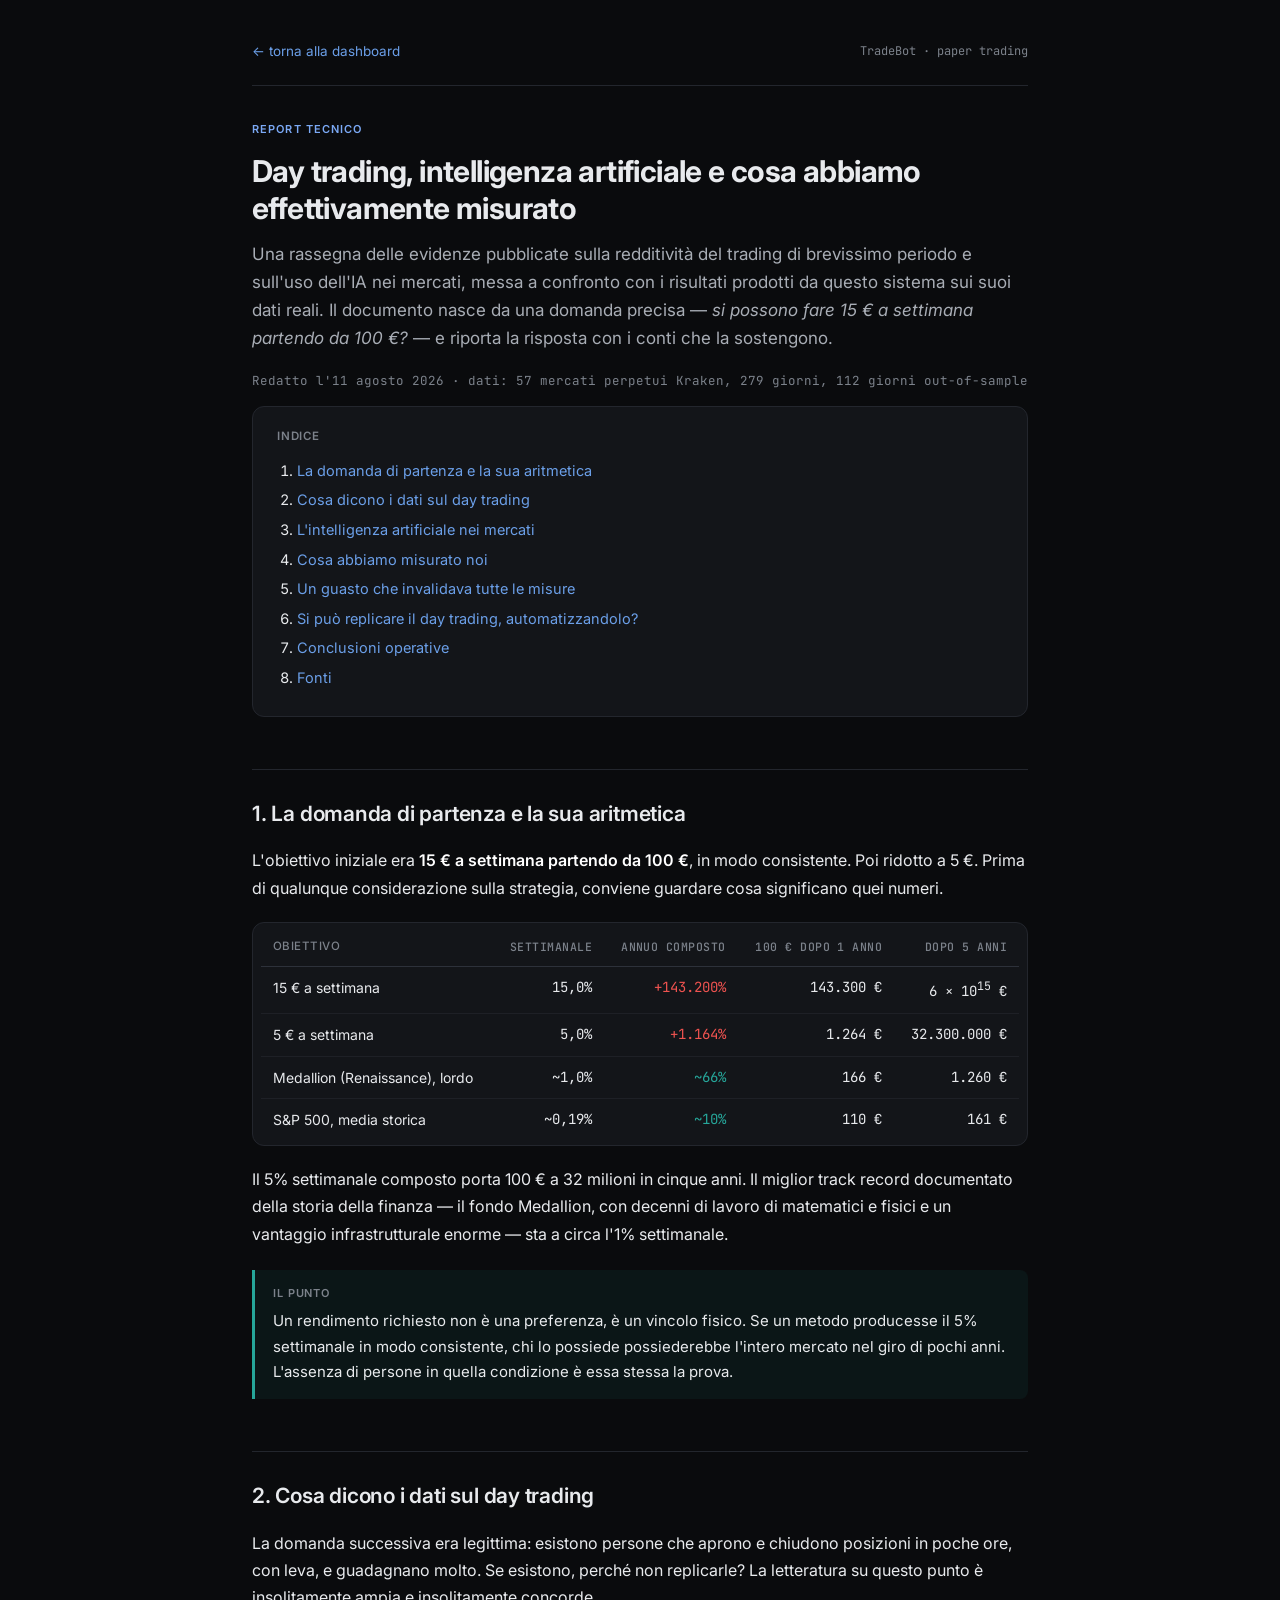
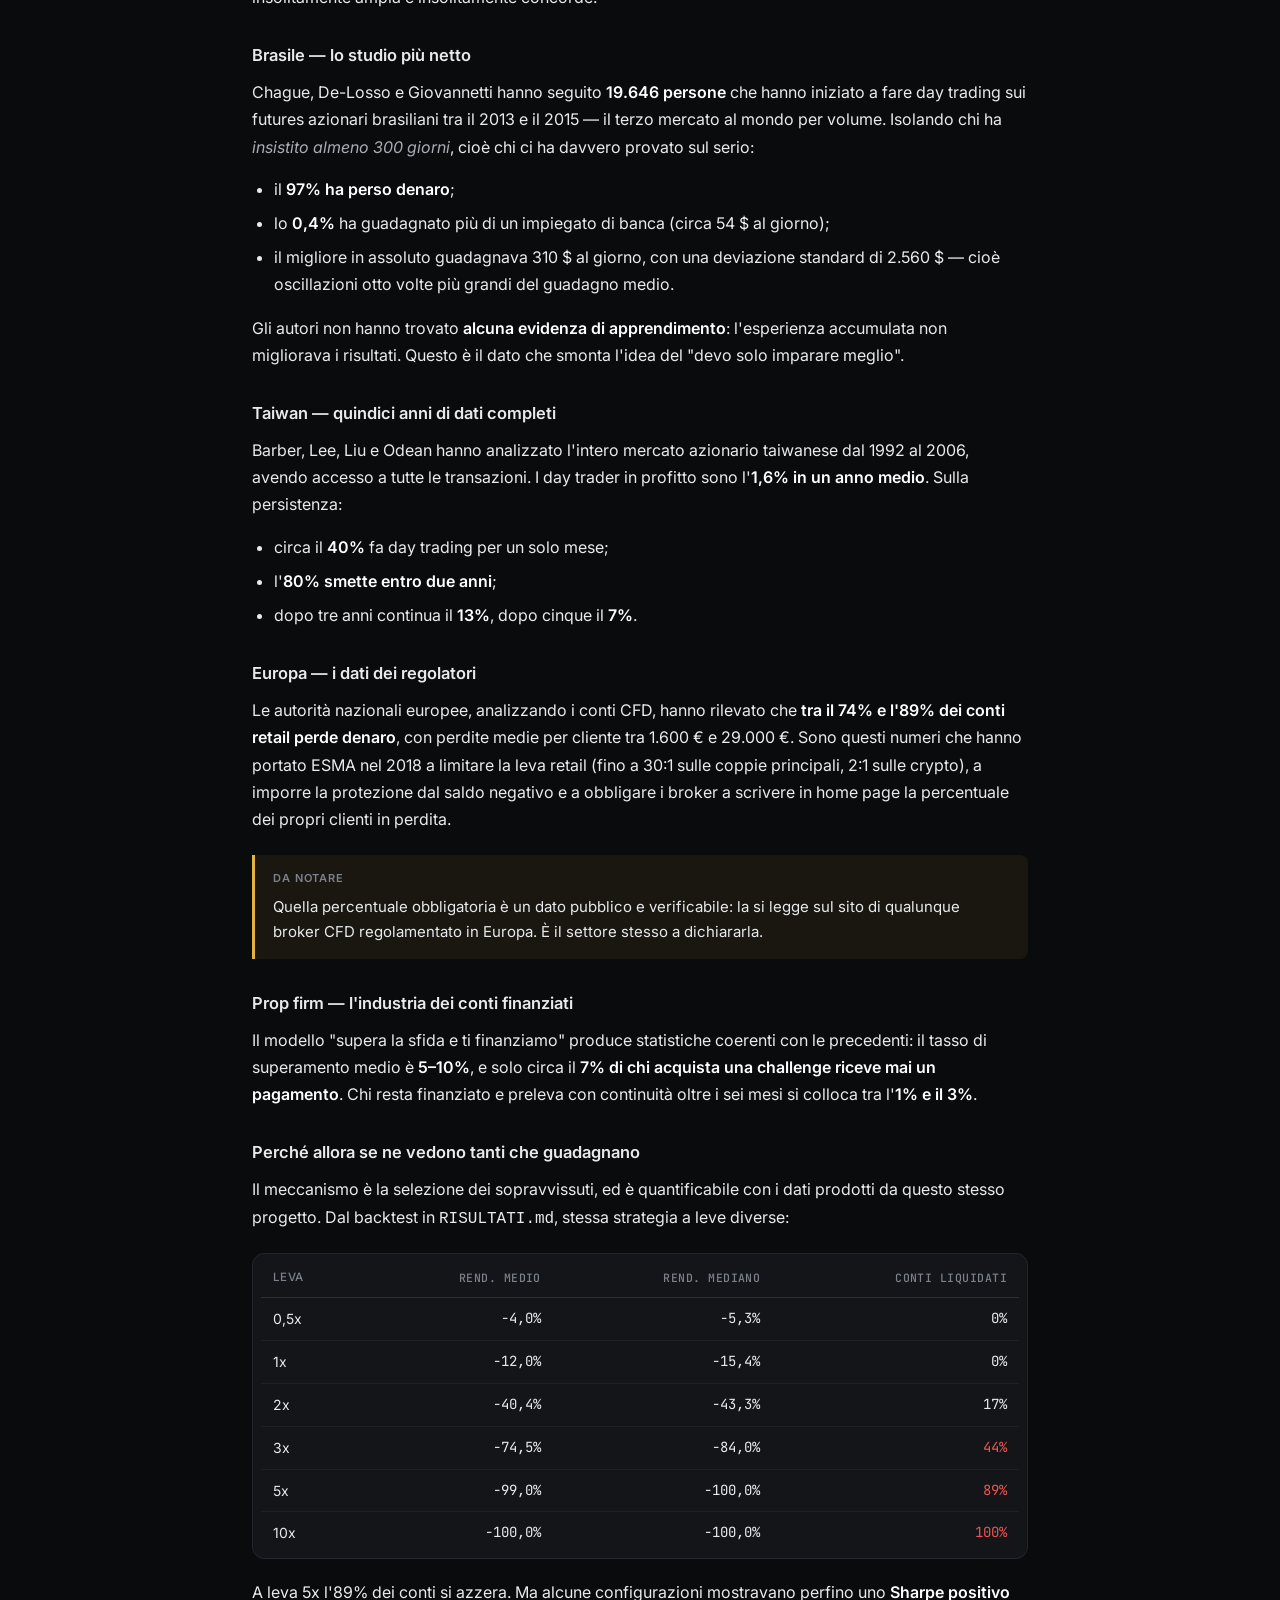
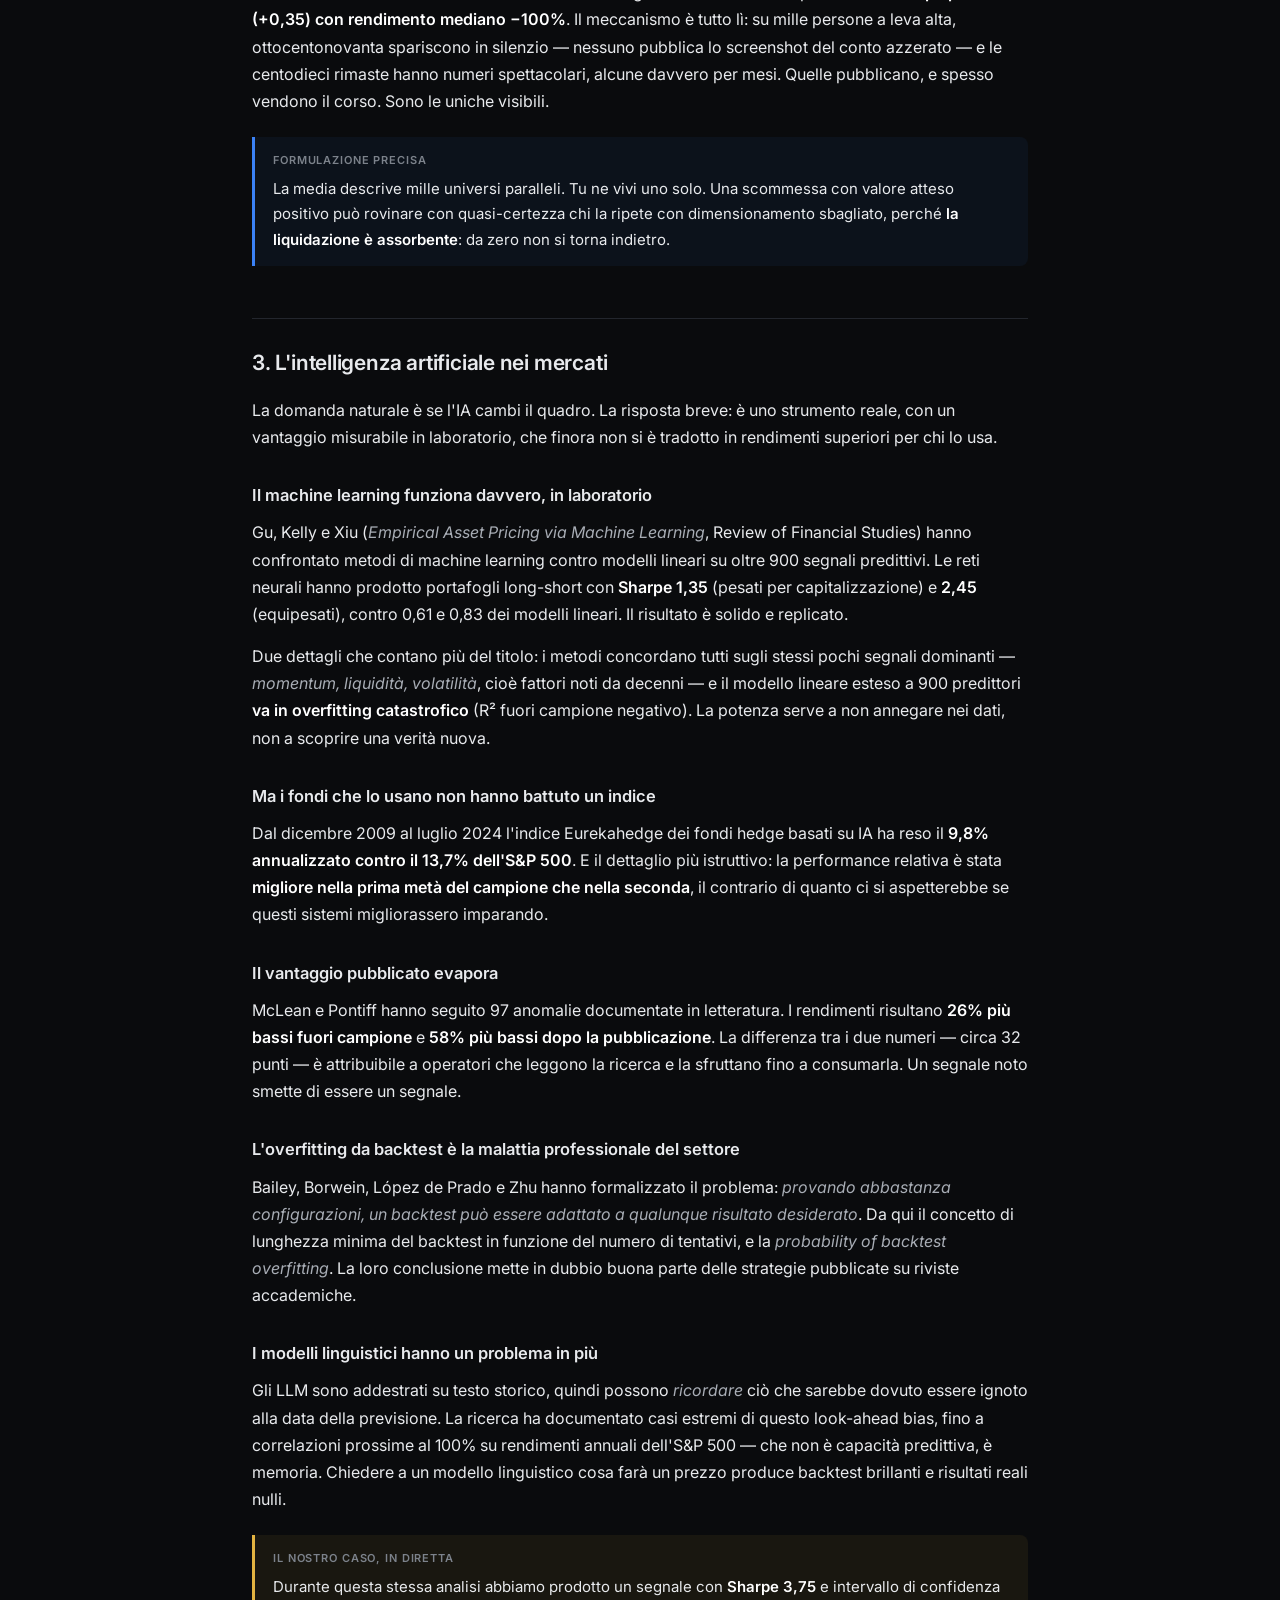
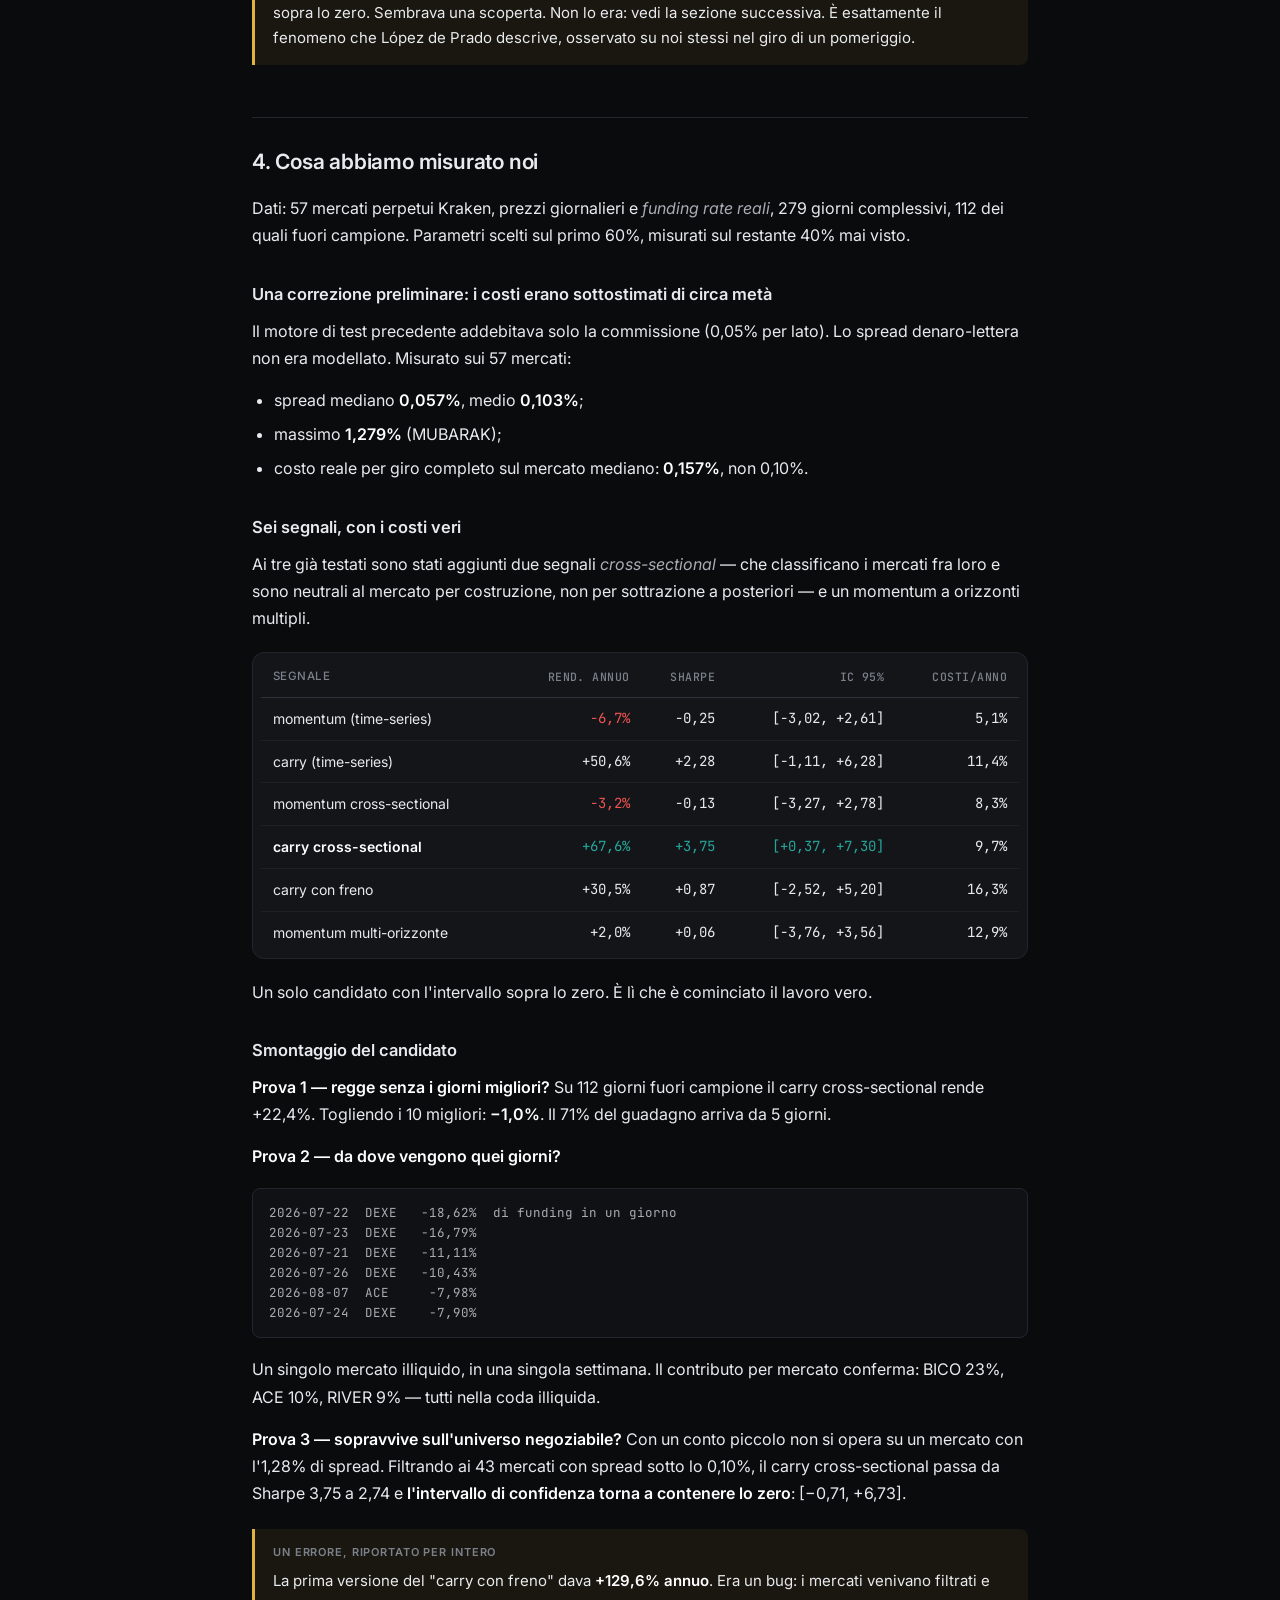
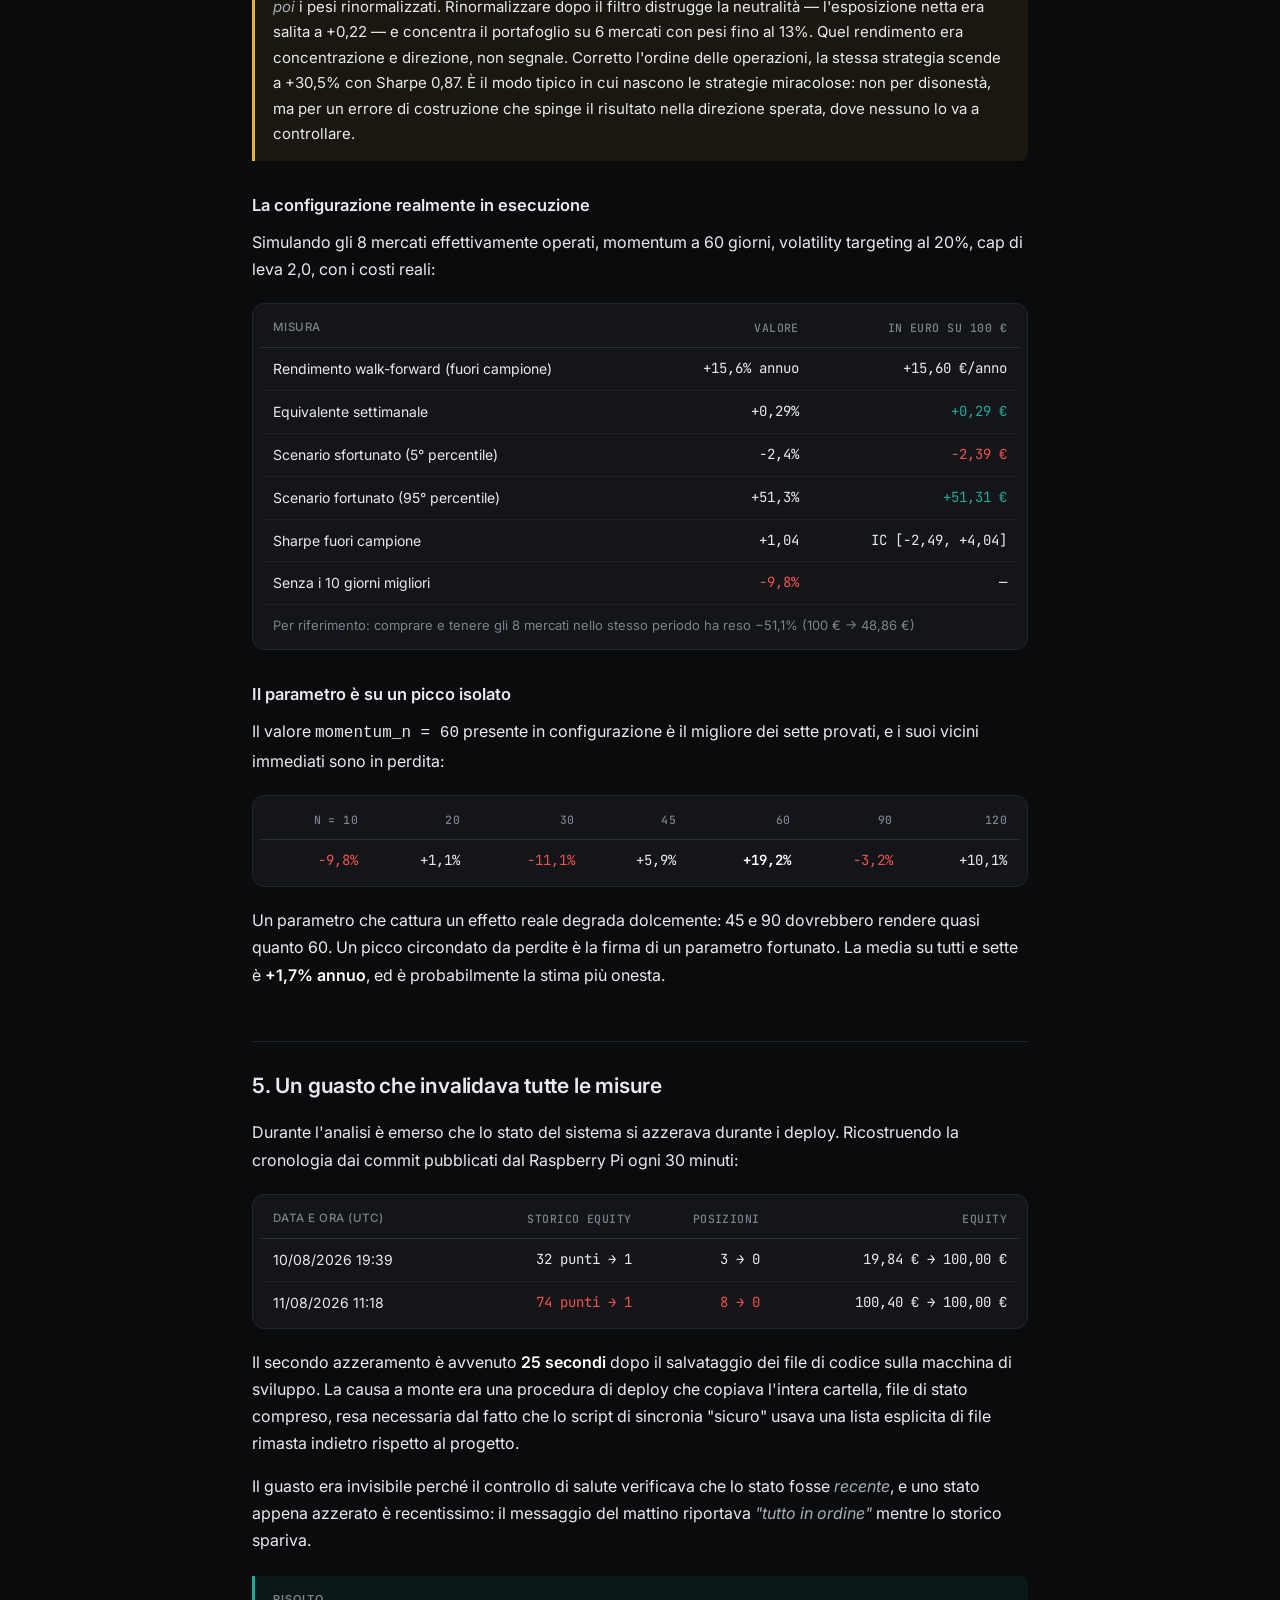
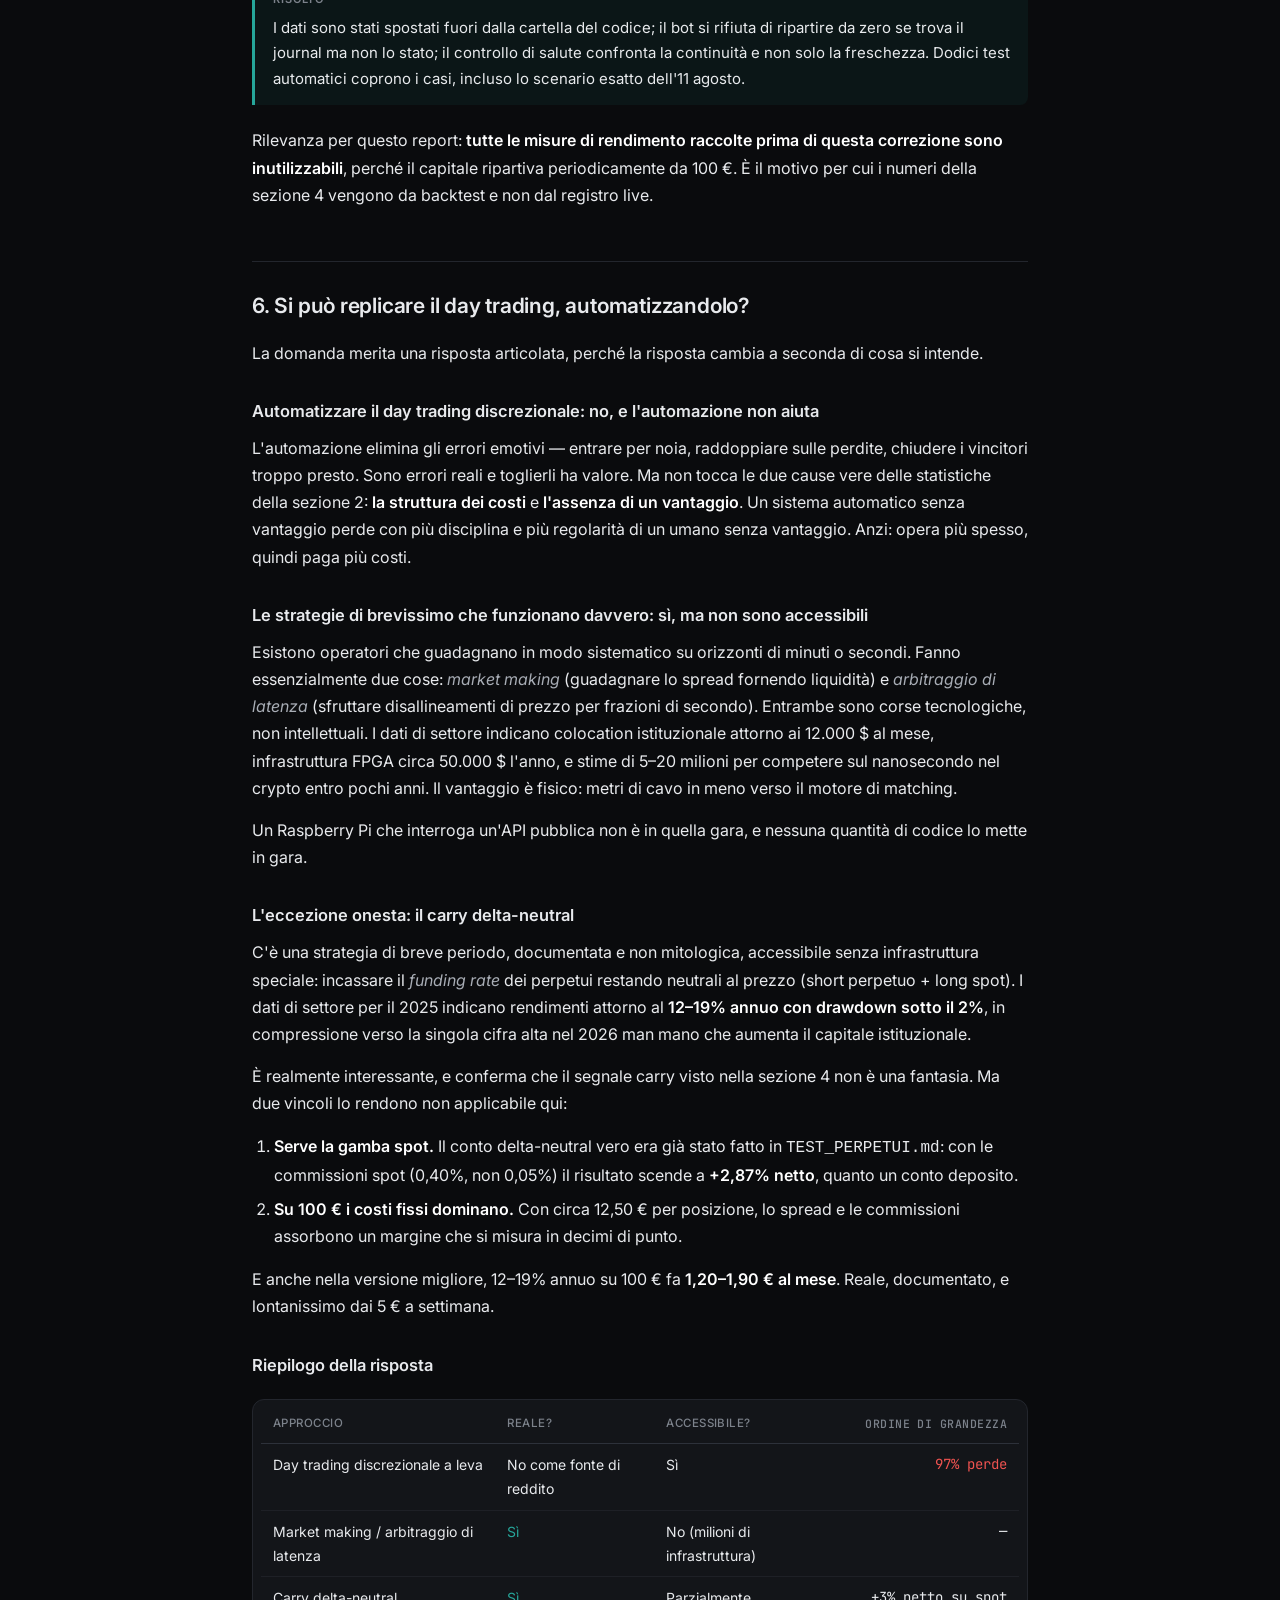
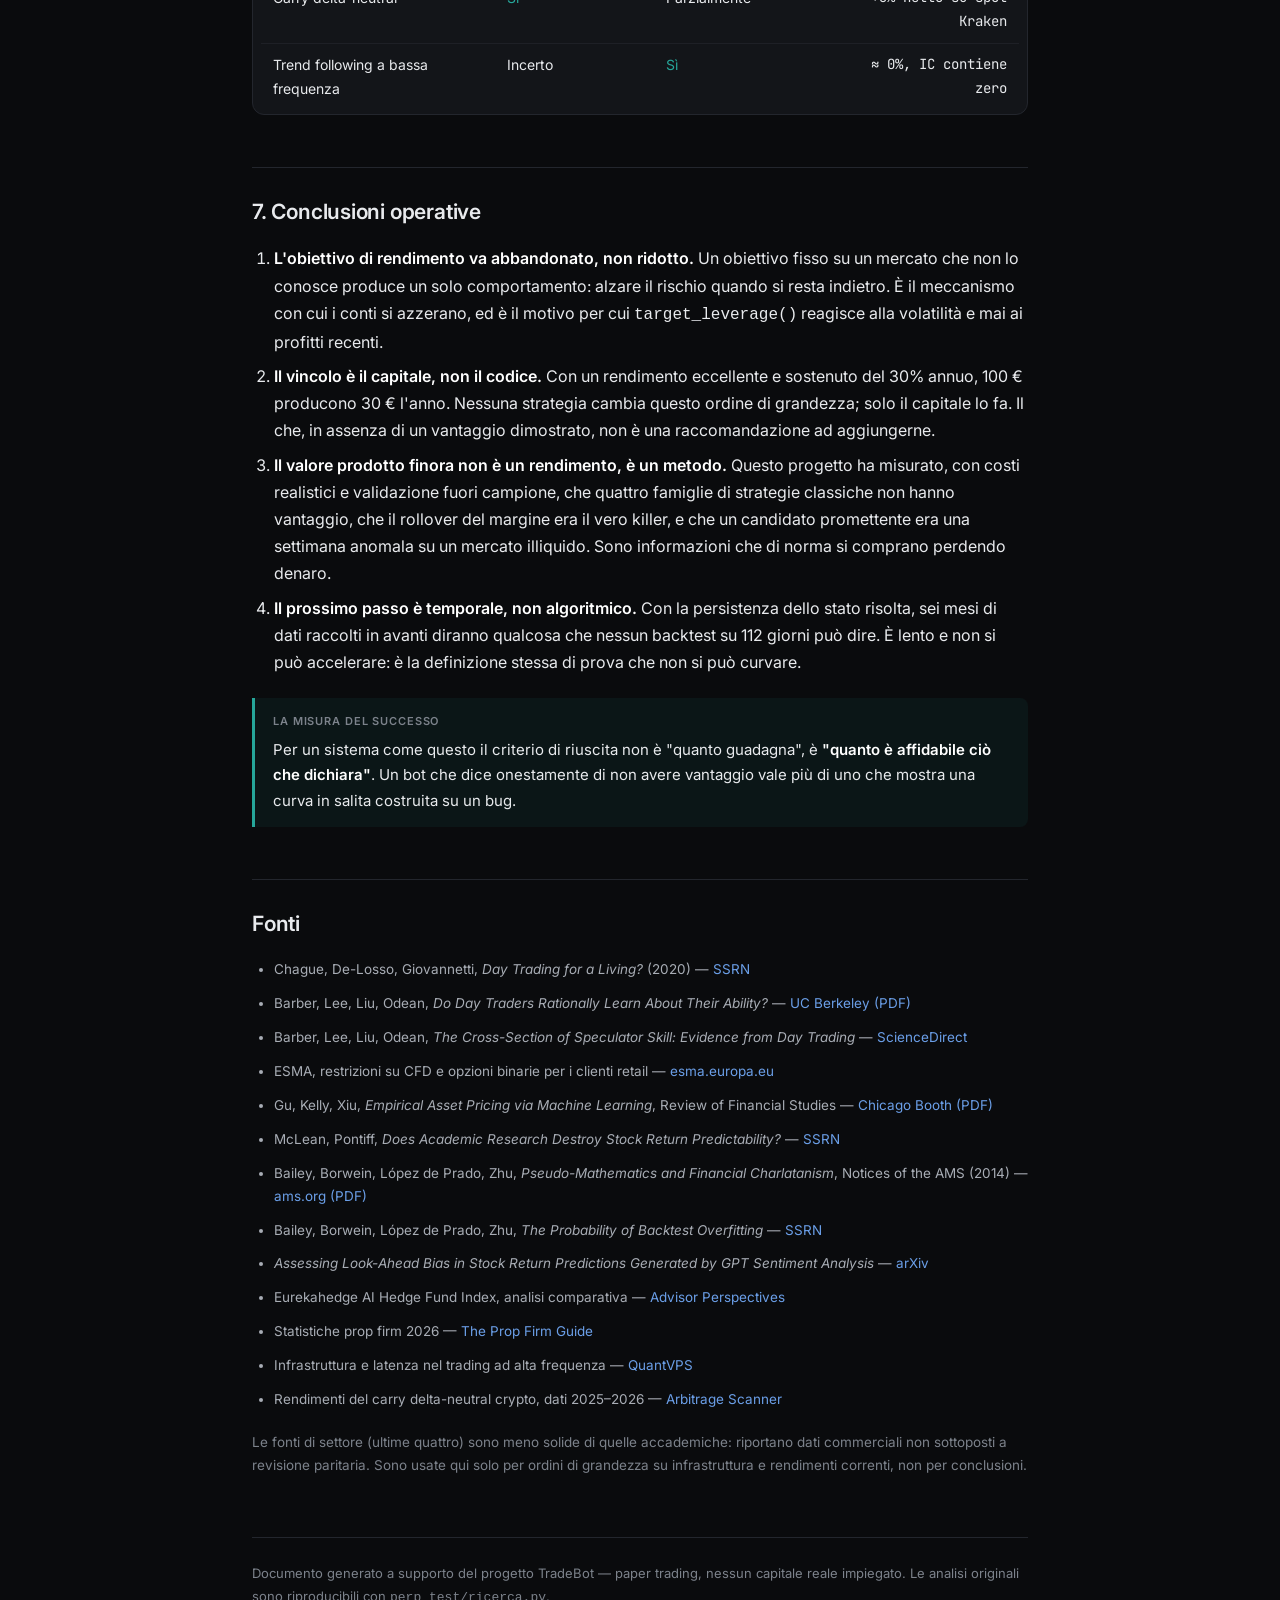
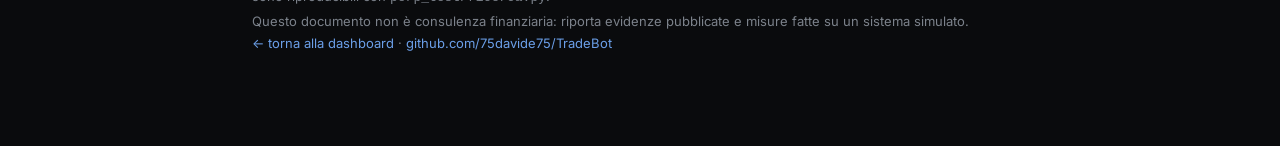
==== docs/ricerca.html @ e2f84f7f "Report tecnico: day trading, IA e cosa abbiamo misurato Rassegna delle evidenze pubblicate sulla red" ====
<!DOCTYPE html><html lang="it"><head>
<meta charset="utf-8"><meta name="viewport" content="width=device-width,initial-scale=1">
<title>TradeBot — Ricerca: day trading, IA e cosa abbiamo misurato</title>
<link rel="preconnect" href="https://fonts.googleapis.com">
<link href="https://fonts.googleapis.com/css2?family=Inter:wght@400;500;600;700&family=JetBrains+Mono:wght@400;500&display=swap" rel="stylesheet">
<style>
:root{
  --bg:#0a0b0d; --surf:#131519; --surf2:#1a1d23; --line:#23262d; --line2:#2d313a;
  --txt:#e8eaed; --dim:#a8adb5; --faint:#7c828b;
  --up:#26a69a; --down:#ef5350; --accent:#3b82f6; --warn:#e3b341;
}
*{box-sizing:border-box;margin:0;padding:0}
body{background:var(--bg);color:var(--txt);font:16px/1.7 Inter,-apple-system,sans-serif;
     -webkit-font-smoothing:antialiased}
.wrap{max-width:820px;margin:0 auto;padding:40px 22px 100px}
.mono{font-family:'JetBrains Mono',monospace;font-variant-numeric:tabular-nums}

.top{display:flex;align-items:center;justify-content:space-between;gap:16px;
     flex-wrap:wrap;padding-bottom:22px;border-bottom:1px solid var(--line);margin-bottom:34px}
.back{font-size:13.5px;color:#6b9fe8;text-decoration:none}
.back:hover{text-decoration:underline}
h1{font-size:30px;font-weight:700;letter-spacing:-.02em;line-height:1.25;margin-bottom:12px}
.occhiello{font-size:11px;font-weight:600;letter-spacing:.1em;text-transform:uppercase;
     color:#7ba9f5;margin-bottom:14px}
.sommario{font-size:17px;color:var(--dim);line-height:1.65;margin-bottom:8px}
.data{font-size:12.5px;color:var(--faint);margin-top:18px}

h2{font-size:21px;font-weight:600;letter-spacing:-.01em;margin:52px 0 16px;
   padding-top:26px;border-top:1px solid var(--line)}
h3{font-size:16.5px;font-weight:600;margin:30px 0 10px;color:var(--txt)}
p{margin-bottom:15px}
ul,ol{margin:0 0 16px 22px}li{margin-bottom:7px}
a{color:#6b9fe8;text-decoration:none}a:hover{text-decoration:underline}
strong{font-weight:600;color:#fff}
em{color:var(--dim)}

.toc{background:var(--surf);border:1px solid var(--line);border-radius:12px;
     padding:20px 24px;margin-bottom:14px}
.toc div{font-size:11.5px;font-weight:600;letter-spacing:.07em;text-transform:uppercase;
     color:var(--faint);margin-bottom:12px}
.toc ol{margin:0 0 0 20px;font-size:14.5px}
.toc li{margin-bottom:5px}

table{width:100%;border-collapse:collapse;font-size:14px;margin:20px 0}
th{text-align:left;padding:10px 12px;color:var(--faint);font-weight:500;font-size:11.5px;
   letter-spacing:.04em;text-transform:uppercase;border-bottom:1px solid var(--line2)}
td{padding:9px 12px;border-bottom:1px solid rgba(35,38,45,.7);vertical-align:top}
tr:last-child td{border-bottom:0}
td.n,th.n{text-align:right;font-family:'JetBrains Mono',monospace;font-variant-numeric:tabular-nums}
.up{color:var(--up)}.down{color:var(--down)}
.tabellabox{overflow-x:auto;-webkit-overflow-scrolling:touch;
     background:var(--surf);border:1px solid var(--line);border-radius:12px;padding:4px 8px;margin:20px 0}
.tabellabox table{margin:0}

.nota{border-left:3px solid var(--accent);background:rgba(59,130,246,.06);
      padding:14px 18px;margin:22px 0;border-radius:0 8px 8px 0;font-size:15px}
.attenzione{border-left-color:var(--warn);background:rgba(227,179,65,.07)}
.chiave{border-left-color:var(--up);background:rgba(38,166,154,.07)}
.nota .et{display:block;font-size:11px;font-weight:600;letter-spacing:.08em;
      text-transform:uppercase;color:var(--faint);margin-bottom:6px}

pre{background:#0f1114;border:1px solid var(--line);border-radius:8px;padding:14px 16px;
    overflow-x:auto;font-family:'JetBrains Mono',monospace;font-size:12.5px;line-height:1.6;
    color:var(--dim);margin:18px 0}

.fonti{font-size:13.5px;color:var(--dim)}
.fonti li{margin-bottom:11px}
footer{margin-top:60px;padding-top:24px;border-top:1px solid var(--line);
       color:var(--faint);font-size:13px;line-height:1.75}
@media(max-width:640px){
  .wrap{padding:26px 16px 70px}h1{font-size:24px}h2{font-size:19px}body{font-size:15.5px}
}
</style></head><body>
<div class="wrap">

<div class="top">
  <a class="back" href="./">← torna alla dashboard</a>
  <span class="mono" style="font-size:12px;color:var(--faint)">TradeBot · paper trading</span>
</div>

<div class="occhiello">Report tecnico</div>
<h1>Day trading, intelligenza artificiale e cosa abbiamo effettivamente misurato</h1>
<p class="sommario">Una rassegna delle evidenze pubblicate sulla redditività del trading di brevissimo
periodo e sull'uso dell'IA nei mercati, messa a confronto con i risultati prodotti da questo
sistema sui suoi dati reali. Il documento nasce da una domanda precisa — <em>si possono fare
15 € a settimana partendo da 100 €?</em> — e riporta la risposta con i conti che la sostengono.</p>
<p class="data mono">Redatto l'11 agosto 2026 · dati: 57 mercati perpetui Kraken, 279 giorni,
112 giorni out-of-sample</p>

<div class="toc">
  <div>Indice</div>
  <ol>
    <li><a href="#p1">La domanda di partenza e la sua aritmetica</a></li>
    <li><a href="#p2">Cosa dicono i dati sul day trading</a></li>
    <li><a href="#p3">L'intelligenza artificiale nei mercati</a></li>
    <li><a href="#p4">Cosa abbiamo misurato noi</a></li>
    <li><a href="#p5">Un guasto che invalidava tutte le misure</a></li>
    <li><a href="#p6">Si può replicare il day trading, automatizzandolo?</a></li>
    <li><a href="#p7">Conclusioni operative</a></li>
    <li><a href="#fonti">Fonti</a></li>
  </ol>
</div>

<h2 id="p1">1. La domanda di partenza e la sua aritmetica</h2>

<p>L'obiettivo iniziale era <strong>15 € a settimana partendo da 100 €</strong>, in modo
consistente. Poi ridotto a 5 €. Prima di qualunque considerazione sulla strategia, conviene
guardare cosa significano quei numeri.</p>

<div class="tabellabox"><table>
<thead><tr><th>Obiettivo</th><th class="n">Settimanale</th><th class="n">Annuo composto</th><th class="n">100 € dopo 1 anno</th><th class="n">dopo 5 anni</th></tr></thead>
<tbody>
<tr><td>15 € a settimana</td><td class="n">15,0%</td><td class="n down">+143.200%</td><td class="n">143.300 €</td><td class="n">6 × 10<sup>15</sup> €</td></tr>
<tr><td>5 € a settimana</td><td class="n">5,0%</td><td class="n down">+1.164%</td><td class="n">1.264 €</td><td class="n">32.300.000 €</td></tr>
<tr><td>Medallion (Renaissance), lordo</td><td class="n">~1,0%</td><td class="n up">~66%</td><td class="n">166 €</td><td class="n">1.260 €</td></tr>
<tr><td>S&amp;P 500, media storica</td><td class="n">~0,19%</td><td class="n up">~10%</td><td class="n">110 €</td><td class="n">161 €</td></tr>
</tbody></table></div>

<p>Il 5% settimanale composto porta 100 € a 32 milioni in cinque anni. Il miglior track record
documentato della storia della finanza — il fondo Medallion, con decenni di lavoro di
matematici e fisici e un vantaggio infrastrutturale enorme — sta a circa l'1% settimanale.</p>

<div class="nota chiave"><span class="et">Il punto</span>
Un rendimento richiesto non è una preferenza, è un vincolo fisico. Se un metodo producesse il
5% settimanale in modo consistente, chi lo possiede possiederebbe l'intero mercato nel giro di
pochi anni. L'assenza di persone in quella condizione è essa stessa la prova.</div>

<h2 id="p2">2. Cosa dicono i dati sul day trading</h2>

<p>La domanda successiva era legittima: esistono persone che aprono e chiudono posizioni in
poche ore, con leva, e guadagnano molto. Se esistono, perché non replicarle? La letteratura su
questo punto è insolitamente ampia e insolitamente concorde.</p>

<h3>Brasile — lo studio più netto</h3>
<p>Chague, De-Losso e Giovannetti hanno seguito <strong>19.646 persone</strong> che hanno
iniziato a fare day trading sui futures azionari brasiliani tra il 2013 e il 2015 — il terzo
mercato al mondo per volume. Isolando chi ha <em>insistito almeno 300 giorni</em>, cioè chi
ci ha davvero provato sul serio:</p>
<ul>
<li>il <strong>97% ha perso denaro</strong>;</li>
<li>lo <strong>0,4%</strong> ha guadagnato più di un impiegato di banca (circa 54 $ al giorno);</li>
<li>il migliore in assoluto guadagnava 310 $ al giorno, con una deviazione standard di 2.560 $
— cioè oscillazioni otto volte più grandi del guadagno medio.</li>
</ul>
<p>Gli autori non hanno trovato <strong>alcuna evidenza di apprendimento</strong>: l'esperienza
accumulata non migliorava i risultati. Questo è il dato che smonta l'idea del "devo solo
imparare meglio".</p>

<h3>Taiwan — quindici anni di dati completi</h3>
<p>Barber, Lee, Liu e Odean hanno analizzato l'intero mercato azionario taiwanese dal 1992 al
2006, avendo accesso a tutte le transazioni. I day trader in profitto sono l'<strong>1,6% in
un anno medio</strong>. Sulla persistenza:</p>
<ul>
<li>circa il <strong>40%</strong> fa day trading per un solo mese;</li>
<li>l'<strong>80% smette entro due anni</strong>;</li>
<li>dopo tre anni continua il <strong>13%</strong>, dopo cinque il <strong>7%</strong>.</li>
</ul>

<h3>Europa — i dati dei regolatori</h3>
<p>Le autorità nazionali europee, analizzando i conti CFD, hanno rilevato che
<strong>tra il 74% e l'89% dei conti retail perde denaro</strong>, con perdite medie per cliente
tra 1.600 € e 29.000 €. Sono questi numeri che hanno portato ESMA nel 2018 a limitare la leva
retail (fino a 30:1 sulle coppie principali, 2:1 sulle crypto), a imporre la protezione dal
saldo negativo e a obbligare i broker a scrivere in home page la percentuale dei propri
clienti in perdita.</p>

<div class="nota attenzione"><span class="et">Da notare</span>
Quella percentuale obbligatoria è un dato pubblico e verificabile: la si legge sul sito di
qualunque broker CFD regolamentato in Europa. È il settore stesso a dichiararla.</div>

<h3>Prop firm — l'industria dei conti finanziati</h3>
<p>Il modello "supera la sfida e ti finanziamo" produce statistiche coerenti con le precedenti:
il tasso di superamento medio è <strong>5–10%</strong>, e solo circa il <strong>7% di chi
acquista una challenge riceve mai un pagamento</strong>. Chi resta finanziato e preleva con
continuità oltre i sei mesi si colloca tra l'<strong>1% e il 3%</strong>.</p>

<h3>Perché allora se ne vedono tanti che guadagnano</h3>
<p>Il meccanismo è la selezione dei sopravvissuti, ed è quantificabile con i dati prodotti da
questo stesso progetto. Dal backtest in <code>RISULTATI.md</code>, stessa strategia a leve
diverse:</p>

<div class="tabellabox"><table>
<thead><tr><th>Leva</th><th class="n">Rend. medio</th><th class="n">Rend. mediano</th><th class="n">Conti liquidati</th></tr></thead>
<tbody>
<tr><td>0,5x</td><td class="n">−4,0%</td><td class="n">−5,3%</td><td class="n">0%</td></tr>
<tr><td>1x</td><td class="n">−12,0%</td><td class="n">−15,4%</td><td class="n">0%</td></tr>
<tr><td>2x</td><td class="n">−40,4%</td><td class="n">−43,3%</td><td class="n">17%</td></tr>
<tr><td>3x</td><td class="n">−74,5%</td><td class="n">−84,0%</td><td class="n down">44%</td></tr>
<tr><td>5x</td><td class="n">−99,0%</td><td class="n">−100,0%</td><td class="n down">89%</td></tr>
<tr><td>10x</td><td class="n">−100,0%</td><td class="n">−100,0%</td><td class="n down">100%</td></tr>
</tbody></table></div>

<p>A leva 5x l'89% dei conti si azzera. Ma alcune configurazioni mostravano perfino uno
<strong>Sharpe positivo (+0,35) con rendimento mediano −100%</strong>. Il meccanismo è tutto
lì: su mille persone a leva alta, ottocentonovanta spariscono in silenzio — nessuno pubblica lo
screenshot del conto azzerato — e le centodieci rimaste hanno numeri spettacolari, alcune
davvero per mesi. Quelle pubblicano, e spesso vendono il corso. Sono le uniche visibili.</p>

<div class="nota"><span class="et">Formulazione precisa</span>
La media descrive mille universi paralleli. Tu ne vivi uno solo. Una scommessa con valore
atteso positivo può rovinare con quasi-certezza chi la ripete con dimensionamento sbagliato,
perché <strong>la liquidazione è assorbente</strong>: da zero non si torna indietro.</div>

<h2 id="p3">3. L'intelligenza artificiale nei mercati</h2>

<p>La domanda naturale è se l'IA cambi il quadro. La risposta breve: è uno strumento reale, con
un vantaggio misurabile in laboratorio, che finora non si è tradotto in rendimenti superiori
per chi lo usa.</p>

<h3>Il machine learning funziona davvero, in laboratorio</h3>
<p>Gu, Kelly e Xiu (<em>Empirical Asset Pricing via Machine Learning</em>, Review of Financial
Studies) hanno confrontato metodi di machine learning contro modelli lineari su oltre 900
segnali predittivi. Le reti neurali hanno prodotto portafogli long-short con
<strong>Sharpe 1,35</strong> (pesati per capitalizzazione) e <strong>2,45</strong>
(equipesati), contro 0,61 e 0,83 dei modelli lineari. Il risultato è solido e replicato.</p>
<p>Due dettagli che contano più del titolo: i metodi concordano tutti sugli stessi pochi
segnali dominanti — <em>momentum, liquidità, volatilità</em>, cioè fattori noti da decenni — e
il modello lineare esteso a 900 predittori <strong>va in overfitting catastrofico</strong>
(R² fuori campione negativo). La potenza serve a non annegare nei dati, non a scoprire una
verità nuova.</p>

<h3>Ma i fondi che lo usano non hanno battuto un indice</h3>
<p>Dal dicembre 2009 al luglio 2024 l'indice Eurekahedge dei fondi hedge basati su IA ha reso
il <strong>9,8% annualizzato contro il 13,7% dell'S&amp;P 500</strong>. E il dettaglio più
istruttivo: la performance relativa è stata <strong>migliore nella prima metà del campione che
nella seconda</strong>, il contrario di quanto ci si aspetterebbe se questi sistemi
migliorassero imparando.</p>

<h3>Il vantaggio pubblicato evapora</h3>
<p>McLean e Pontiff hanno seguito 97 anomalie documentate in letteratura. I rendimenti risultano
<strong>26% più bassi fuori campione</strong> e <strong>58% più bassi dopo la
pubblicazione</strong>. La differenza tra i due numeri — circa 32 punti — è attribuibile a
operatori che leggono la ricerca e la sfruttano fino a consumarla. Un segnale noto smette di
essere un segnale.</p>

<h3>L'overfitting da backtest è la malattia professionale del settore</h3>
<p>Bailey, Borwein, López de Prado e Zhu hanno formalizzato il problema: <em>provando abbastanza
configurazioni, un backtest può essere adattato a qualunque risultato desiderato</em>. Da qui
il concetto di lunghezza minima del backtest in funzione del numero di tentativi, e la
<em>probability of backtest overfitting</em>. La loro conclusione mette in dubbio buona parte
delle strategie pubblicate su riviste accademiche.</p>

<h3>I modelli linguistici hanno un problema in più</h3>
<p>Gli LLM sono addestrati su testo storico, quindi possono <em>ricordare</em> ciò che sarebbe
dovuto essere ignoto alla data della previsione. La ricerca ha documentato casi estremi di
questo look-ahead bias, fino a correlazioni prossime al 100% su rendimenti annuali dell'S&amp;P
500 — che non è capacità predittiva, è memoria. Chiedere a un modello linguistico cosa farà un
prezzo produce backtest brillanti e risultati reali nulli.</p>

<div class="nota attenzione"><span class="et">Il nostro caso, in diretta</span>
Durante questa stessa analisi abbiamo prodotto un segnale con <strong>Sharpe 3,75</strong> e
intervallo di confidenza sopra lo zero. Sembrava una scoperta. Non lo era: vedi la sezione
successiva. È esattamente il fenomeno che López de Prado descrive, osservato su noi stessi
nel giro di un pomeriggio.</div>

<h2 id="p4">4. Cosa abbiamo misurato noi</h2>

<p>Dati: 57 mercati perpetui Kraken, prezzi giornalieri e <em>funding rate reali</em>, 279
giorni complessivi, 112 dei quali fuori campione. Parametri scelti sul primo 60%, misurati sul
restante 40% mai visto.</p>

<h3>Una correzione preliminare: i costi erano sottostimati di circa metà</h3>
<p>Il motore di test precedente addebitava solo la commissione (0,05% per lato). Lo spread
denaro-lettera non era modellato. Misurato sui 57 mercati:</p>
<ul>
<li>spread mediano <strong>0,057%</strong>, medio <strong>0,103%</strong>;</li>
<li>massimo <strong>1,279%</strong> (MUBARAK);</li>
<li>costo reale per giro completo sul mercato mediano: <strong>0,157%</strong>, non 0,10%.</li>
</ul>

<h3>Sei segnali, con i costi veri</h3>
<p>Ai tre già testati sono stati aggiunti due segnali <em>cross-sectional</em> — che classificano
i mercati fra loro e sono neutrali al mercato per costruzione, non per sottrazione a posteriori
— e un momentum a orizzonti multipli.</p>

<div class="tabellabox"><table>
<thead><tr><th>Segnale</th><th class="n">Rend. annuo</th><th class="n">Sharpe</th><th class="n">IC 95%</th><th class="n">Costi/anno</th></tr></thead>
<tbody>
<tr><td>momentum (time-series)</td><td class="n down">−6,7%</td><td class="n">−0,25</td><td class="n">[−3,02, +2,61]</td><td class="n">5,1%</td></tr>
<tr><td>carry (time-series)</td><td class="n">+50,6%</td><td class="n">+2,28</td><td class="n">[−1,11, +6,28]</td><td class="n">11,4%</td></tr>
<tr><td>momentum cross-sectional</td><td class="n down">−3,2%</td><td class="n">−0,13</td><td class="n">[−3,27, +2,78]</td><td class="n">8,3%</td></tr>
<tr><td><strong>carry cross-sectional</strong></td><td class="n up">+67,6%</td><td class="n up">+3,75</td><td class="n up">[+0,37, +7,30]</td><td class="n">9,7%</td></tr>
<tr><td>carry con freno</td><td class="n">+30,5%</td><td class="n">+0,87</td><td class="n">[−2,52, +5,20]</td><td class="n">16,3%</td></tr>
<tr><td>momentum multi-orizzonte</td><td class="n">+2,0%</td><td class="n">+0,06</td><td class="n">[−3,76, +3,56]</td><td class="n">12,9%</td></tr>
</tbody></table></div>

<p>Un solo candidato con l'intervallo sopra lo zero. È lì che è cominciato il lavoro vero.</p>

<h3>Smontaggio del candidato</h3>
<p><strong>Prova 1 — regge senza i giorni migliori?</strong> Su 112 giorni fuori campione il
carry cross-sectional rende +22,4%. Togliendo i 10 migliori: <strong>−1,0%</strong>. Il 71%
del guadagno arriva da 5 giorni.</p>

<p><strong>Prova 2 — da dove vengono quei giorni?</strong></p>
<pre>2026-07-22  DEXE   −18,62%  di funding in un giorno
2026-07-23  DEXE   −16,79%
2026-07-21  DEXE   −11,11%
2026-07-26  DEXE   −10,43%
2026-08-07  ACE     −7,98%
2026-07-24  DEXE    −7,90%</pre>
<p>Un singolo mercato illiquido, in una singola settimana. Il contributo per mercato conferma:
BICO 23%, ACE 10%, RIVER 9% — tutti nella coda illiquida.</p>

<p><strong>Prova 3 — sopravvive sull'universo negoziabile?</strong> Con un conto piccolo non si
opera su un mercato con l'1,28% di spread. Filtrando ai 43 mercati con spread sotto lo 0,10%,
il carry cross-sectional passa da Sharpe 3,75 a 2,74 e <strong>l'intervallo di confidenza torna
a contenere lo zero</strong>: [−0,71, +6,73].</p>

<div class="nota attenzione"><span class="et">Un errore, riportato per intero</span>
La prima versione del "carry con freno" dava <strong>+129,6% annuo</strong>. Era un bug: i
mercati venivano filtrati e <em>poi</em> i pesi rinormalizzati. Rinormalizzare dopo il filtro
distrugge la neutralità — l'esposizione netta era salita a +0,22 — e concentra il portafoglio
su 6 mercati con pesi fino al 13%. Quel rendimento era concentrazione e direzione, non segnale.
Corretto l'ordine delle operazioni, la stessa strategia scende a +30,5% con Sharpe 0,87.
È il modo tipico in cui nascono le strategie miracolose: non per disonestà, ma per un errore
di costruzione che spinge il risultato nella direzione sperata, dove nessuno lo va a
controllare.</div>

<h3>La configurazione realmente in esecuzione</h3>
<p>Simulando gli 8 mercati effettivamente operati, momentum a 60 giorni, volatility targeting
al 20%, cap di leva 2,0, con i costi reali:</p>

<div class="tabellabox"><table>
<thead><tr><th>Misura</th><th class="n">Valore</th><th class="n">In euro su 100 €</th></tr></thead>
<tbody>
<tr><td>Rendimento walk-forward (fuori campione)</td><td class="n">+15,6% annuo</td><td class="n">+15,60 €/anno</td></tr>
<tr><td>Equivalente settimanale</td><td class="n">+0,29%</td><td class="n up">+0,29 €</td></tr>
<tr><td>Scenario sfortunato (5° percentile)</td><td class="n">−2,4%</td><td class="n down">−2,39 €</td></tr>
<tr><td>Scenario fortunato (95° percentile)</td><td class="n">+51,3%</td><td class="n up">+51,31 €</td></tr>
<tr><td>Sharpe fuori campione</td><td class="n">+1,04</td><td class="n">IC [−2,49, +4,04]</td></tr>
<tr><td>Senza i 10 giorni migliori</td><td class="n down">−9,8%</td><td class="n">—</td></tr>
<tr><td colspan="3" style="color:var(--faint);font-size:13px">Per riferimento: comprare e tenere gli 8 mercati nello stesso periodo ha reso −51,1% (100 € → 48,86 €)</td></tr>
</tbody></table></div>

<h3>Il parametro è su un picco isolato</h3>
<p>Il valore <code>momentum_n = 60</code> presente in configurazione è il migliore dei sette
provati, e i suoi vicini immediati sono in perdita:</p>

<div class="tabellabox"><table>
<thead><tr><th class="n">n = 10</th><th class="n">20</th><th class="n">30</th><th class="n">45</th><th class="n">60</th><th class="n">90</th><th class="n">120</th></tr></thead>
<tbody><tr>
<td class="n down">−9,8%</td><td class="n">+1,1%</td><td class="n down">−11,1%</td><td class="n">+5,9%</td>
<td class="n up"><strong>+19,2%</strong></td><td class="n down">−3,2%</td><td class="n">+10,1%</td>
</tr></tbody></table></div>

<p>Un parametro che cattura un effetto reale degrada dolcemente: 45 e 90 dovrebbero rendere
quasi quanto 60. Un picco circondato da perdite è la firma di un parametro fortunato. La media
su tutti e sette è <strong>+1,7% annuo</strong>, ed è probabilmente la stima più onesta.</p>

<h2 id="p5">5. Un guasto che invalidava tutte le misure</h2>

<p>Durante l'analisi è emerso che lo stato del sistema si azzerava durante i deploy.
Ricostruendo la cronologia dai commit pubblicati dal Raspberry Pi ogni 30 minuti:</p>

<div class="tabellabox"><table>
<thead><tr><th>Data e ora (UTC)</th><th class="n">Storico equity</th><th class="n">Posizioni</th><th class="n">Equity</th></tr></thead>
<tbody>
<tr><td>10/08/2026 19:39</td><td class="n">32 punti → 1</td><td class="n">3 → 0</td><td class="n">19,84 € → 100,00 €</td></tr>
<tr><td>11/08/2026 11:18</td><td class="n down">74 punti → 1</td><td class="n down">8 → 0</td><td class="n">100,40 € → 100,00 €</td></tr>
</tbody></table></div>

<p>Il secondo azzeramento è avvenuto <strong>25 secondi</strong> dopo il salvataggio dei file di
codice sulla macchina di sviluppo. La causa a monte era una procedura di deploy che copiava
l'intera cartella, file di stato compreso, resa necessaria dal fatto che lo script di sincronia
"sicuro" usava una lista esplicita di file rimasta indietro rispetto al progetto.</p>

<p>Il guasto era invisibile perché il controllo di salute verificava che lo stato fosse
<em>recente</em>, e uno stato appena azzerato è recentissimo: il messaggio del mattino
riportava <em>"tutto in ordine"</em> mentre lo storico spariva.</p>

<div class="nota chiave"><span class="et">Risolto</span>
I dati sono stati spostati fuori dalla cartella del codice; il bot si rifiuta di ripartire da
zero se trova il journal ma non lo stato; il controllo di salute confronta la continuità e non
solo la freschezza. Dodici test automatici coprono i casi, incluso lo scenario esatto
dell'11 agosto.</div>

<p>Rilevanza per questo report: <strong>tutte le misure di rendimento raccolte prima di questa
correzione sono inutilizzabili</strong>, perché il capitale ripartiva periodicamente da 100 €.
È il motivo per cui i numeri della sezione 4 vengono da backtest e non dal registro live.</p>

<h2 id="p6">6. Si può replicare il day trading, automatizzandolo?</h2>

<p>La domanda merita una risposta articolata, perché la risposta cambia a seconda di cosa si
intende.</p>

<h3>Automatizzare il day trading discrezionale: no, e l'automazione non aiuta</h3>
<p>L'automazione elimina gli errori emotivi — entrare per noia, raddoppiare sulle perdite,
chiudere i vincitori troppo presto. Sono errori reali e toglierli ha valore. Ma non tocca le
due cause vere delle statistiche della sezione 2: <strong>la struttura dei costi</strong> e
<strong>l'assenza di un vantaggio</strong>. Un sistema automatico senza vantaggio perde con più
disciplina e più regolarità di un umano senza vantaggio. Anzi: opera più spesso, quindi paga
più costi.</p>

<h3>Le strategie di brevissimo che funzionano davvero: sì, ma non sono accessibili</h3>
<p>Esistono operatori che guadagnano in modo sistematico su orizzonti di minuti o secondi. Fanno
essenzialmente due cose: <em>market making</em> (guadagnare lo spread fornendo liquidità) e
<em>arbitraggio di latenza</em> (sfruttare disallineamenti di prezzo per frazioni di secondo).
Entrambe sono corse tecnologiche, non intellettuali. I dati di settore indicano colocation
istituzionale attorno ai 12.000 $ al mese, infrastruttura FPGA circa 50.000 $ l'anno, e stime
di 5–20 milioni per competere sul nanosecondo nel crypto entro pochi anni. Il vantaggio è
fisico: metri di cavo in meno verso il motore di matching.</p>
<p>Un Raspberry Pi che interroga un'API pubblica non è in quella gara, e nessuna quantità di
codice lo mette in gara.</p>

<h3>L'eccezione onesta: il carry delta-neutral</h3>
<p>C'è una strategia di breve periodo, documentata e non mitologica, accessibile senza
infrastruttura speciale: incassare il <em>funding rate</em> dei perpetui restando neutrali al
prezzo (short perpetuo + long spot). I dati di settore per il 2025 indicano rendimenti attorno
al <strong>12–19% annuo con drawdown sotto il 2%</strong>, in compressione verso la singola
cifra alta nel 2026 man mano che aumenta il capitale istituzionale.</p>
<p>È realmente interessante, e conferma che il segnale carry visto nella sezione 4 non è una
fantasia. Ma due vincoli lo rendono non applicabile qui:</p>
<ol>
<li><strong>Serve la gamba spot.</strong> Il conto delta-neutral vero era già stato fatto in
<code>TEST_PERPETUI.md</code>: con le commissioni spot (0,40%, non 0,05%) il risultato scende a
<strong>+2,87% netto</strong>, quanto un conto deposito.</li>
<li><strong>Su 100 € i costi fissi dominano.</strong> Con circa 12,50 € per posizione, lo spread
e le commissioni assorbono un margine che si misura in decimi di punto.</li>
</ol>
<p>E anche nella versione migliore, 12–19% annuo su 100 € fa <strong>1,20–1,90 € al
mese</strong>. Reale, documentato, e lontanissimo dai 5 € a settimana.</p>

<h3>Riepilogo della risposta</h3>
<div class="tabellabox"><table>
<thead><tr><th>Approccio</th><th>Reale?</th><th>Accessibile?</th><th class="n">Ordine di grandezza</th></tr></thead>
<tbody>
<tr><td>Day trading discrezionale a leva</td><td>No come fonte di reddito</td><td>Sì</td><td class="n down">97% perde</td></tr>
<tr><td>Market making / arbitraggio di latenza</td><td class="up">Sì</td><td>No (milioni di infrastruttura)</td><td class="n">—</td></tr>
<tr><td>Carry delta-neutral</td><td class="up">Sì</td><td>Parzialmente</td><td class="n">+3% netto su spot Kraken</td></tr>
<tr><td>Trend following a bassa frequenza</td><td>Incerto</td><td class="up">Sì</td><td class="n">≈ 0%, IC contiene zero</td></tr>
</tbody></table></div>

<h2 id="p7">7. Conclusioni operative</h2>

<ol>
<li><strong>L'obiettivo di rendimento va abbandonato, non ridotto.</strong> Un obiettivo fisso
su un mercato che non lo conosce produce un solo comportamento: alzare il rischio quando si
resta indietro. È il meccanismo con cui i conti si azzerano, ed è il motivo per cui
<code>target_leverage()</code> reagisce alla volatilità e mai ai profitti recenti.</li>

<li><strong>Il vincolo è il capitale, non il codice.</strong> Con un rendimento eccellente e
sostenuto del 30% annuo, 100 € producono 30 € l'anno. Nessuna strategia cambia questo ordine di
grandezza; solo il capitale lo fa. Il che, in assenza di un vantaggio dimostrato, non è una
raccomandazione ad aggiungerne.</li>

<li><strong>Il valore prodotto finora non è un rendimento, è un metodo.</strong> Questo progetto
ha misurato, con costi realistici e validazione fuori campione, che quattro famiglie di
strategie classiche non hanno vantaggio, che il rollover del margine era il vero killer, e che
un candidato promettente era una settimana anomala su un mercato illiquido. Sono informazioni
che di norma si comprano perdendo denaro.</li>

<li><strong>Il prossimo passo è temporale, non algoritmico.</strong> Con la persistenza dello
stato risolta, sei mesi di dati raccolti in avanti diranno qualcosa che nessun backtest su 112
giorni può dire. È lento e non si può accelerare: è la definizione stessa di prova che non si
può curvare.</li>
</ol>

<div class="nota chiave"><span class="et">La misura del successo</span>
Per un sistema come questo il criterio di riuscita non è "quanto guadagna", è
<strong>"quanto è affidabile ciò che dichiara"</strong>. Un bot che dice onestamente di non
avere vantaggio vale più di uno che mostra una curva in salita costruita su un bug.</div>

<h2 id="fonti">Fonti</h2>
<ul class="fonti">
<li>Chague, De-Losso, Giovannetti, <em>Day Trading for a Living?</em> (2020) —
<a href="https://papers.ssrn.com/sol3/papers.cfm?abstract_id=3423101">SSRN</a></li>
<li>Barber, Lee, Liu, Odean, <em>Do Day Traders Rationally Learn About Their Ability?</em> —
<a href="https://faculty.haas.berkeley.edu/odean/papers/Day%20Traders/Day%20Trading%20and%20Learning%20110217.pdf">UC Berkeley (PDF)</a></li>
<li>Barber, Lee, Liu, Odean, <em>The Cross-Section of Speculator Skill: Evidence from Day Trading</em> —
<a href="https://www.sciencedirect.com/science/article/abs/pii/S1386418113000190">ScienceDirect</a></li>
<li>ESMA, restrizioni su CFD e opzioni binarie per i clienti retail —
<a href="https://www.esma.europa.eu/press-news/esma-news/esma-agrees-prohibit-binary-options-and-restrict-cfds-protect-retail-investors">esma.europa.eu</a></li>
<li>Gu, Kelly, Xiu, <em>Empirical Asset Pricing via Machine Learning</em>, Review of Financial Studies —
<a href="https://dachxiu.chicagobooth.edu/download/ML.pdf">Chicago Booth (PDF)</a></li>
<li>McLean, Pontiff, <em>Does Academic Research Destroy Stock Return Predictability?</em> —
<a href="https://papers.ssrn.com/sol3/papers.cfm?abstract_id=2156623">SSRN</a></li>
<li>Bailey, Borwein, López de Prado, Zhu, <em>Pseudo-Mathematics and Financial Charlatanism</em>,
Notices of the AMS (2014) —
<a href="https://www.ams.org/notices/201405/rnoti-p458.pdf">ams.org (PDF)</a></li>
<li>Bailey, Borwein, López de Prado, Zhu, <em>The Probability of Backtest Overfitting</em> —
<a href="https://papers.ssrn.com/sol3/papers.cfm?abstract_id=2326253">SSRN</a></li>
<li><em>Assessing Look-Ahead Bias in Stock Return Predictions Generated by GPT Sentiment Analysis</em> —
<a href="https://arxiv.org/abs/2309.17322">arXiv</a></li>
<li>Eurekahedge AI Hedge Fund Index, analisi comparativa —
<a href="https://www.advisorperspectives.com/articles/2023/07/17/artificial-intelligence-failed-to-outperform-swedroe">Advisor Perspectives</a></li>
<li>Statistiche prop firm 2026 —
<a href="https://thepropfirmguide.com/prop-firm-statistics/">The Prop Firm Guide</a></li>
<li>Infrastruttura e latenza nel trading ad alta frequenza —
<a href="https://www.quantvps.com/blog/low-latency-trading">QuantVPS</a></li>
<li>Rendimenti del carry delta-neutral crypto, dati 2025–2026 —
<a href="https://arbitragescanner.io/blog/crypto-funding-rate-arbitrage-guide">Arbitrage Scanner</a></li>
</ul>

<p style="font-size:13.5px;color:var(--faint);margin-top:20px">Le fonti di settore (ultime
quattro) sono meno solide di quelle accademiche: riportano dati commerciali non sottoposti a
revisione paritaria. Sono usate qui solo per ordini di grandezza su infrastruttura e
rendimenti correnti, non per conclusioni.</p>

<footer>
Documento generato a supporto del progetto TradeBot — paper trading, nessun capitale reale
impiegato. Le analisi originali sono riproducibili con <code>perp_test/ricerca.py</code>.<br>
Questo documento non è consulenza finanziaria: riporta evidenze pubblicate e misure fatte su
un sistema simulato.<br>
<a href="./">← torna alla dashboard</a> ·
<a href="https://github.com/75davide75/TradeBot">github.com/75davide75/TradeBot</a>
</footer>

</div></body></html>
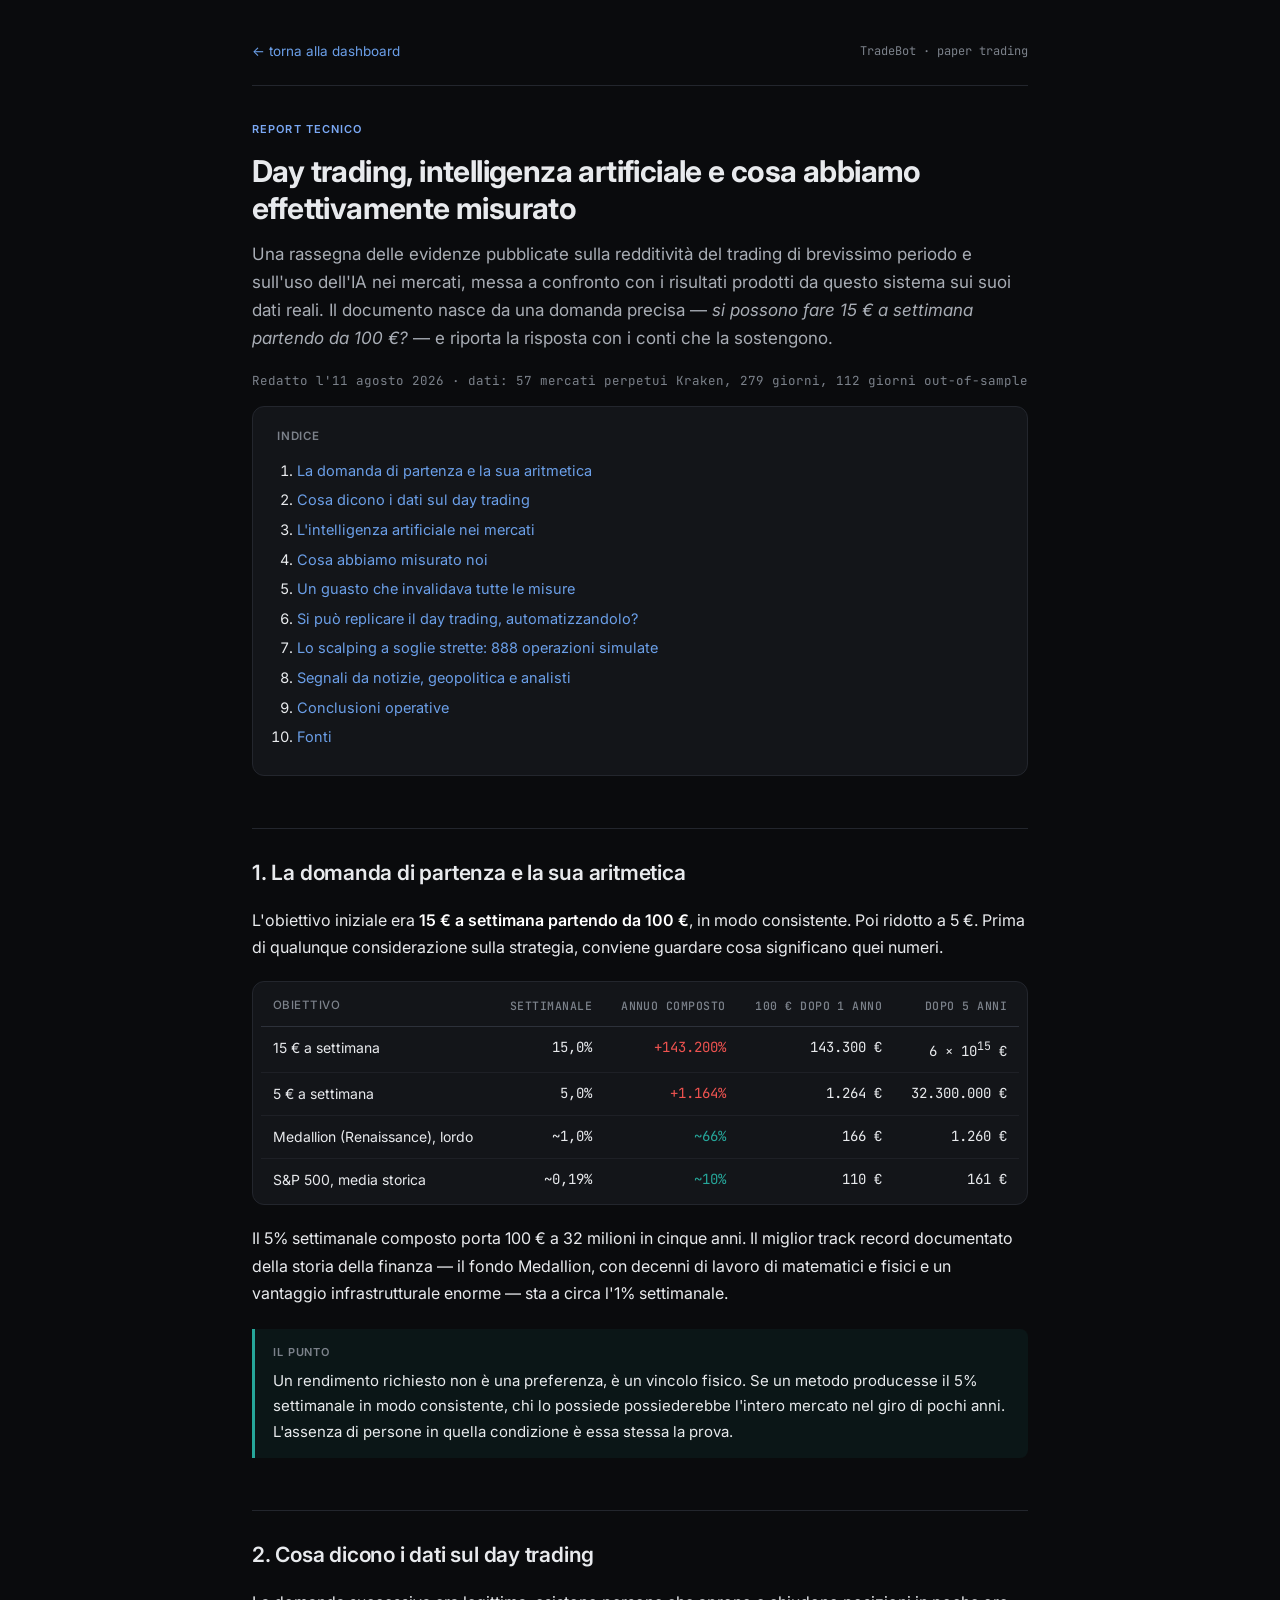
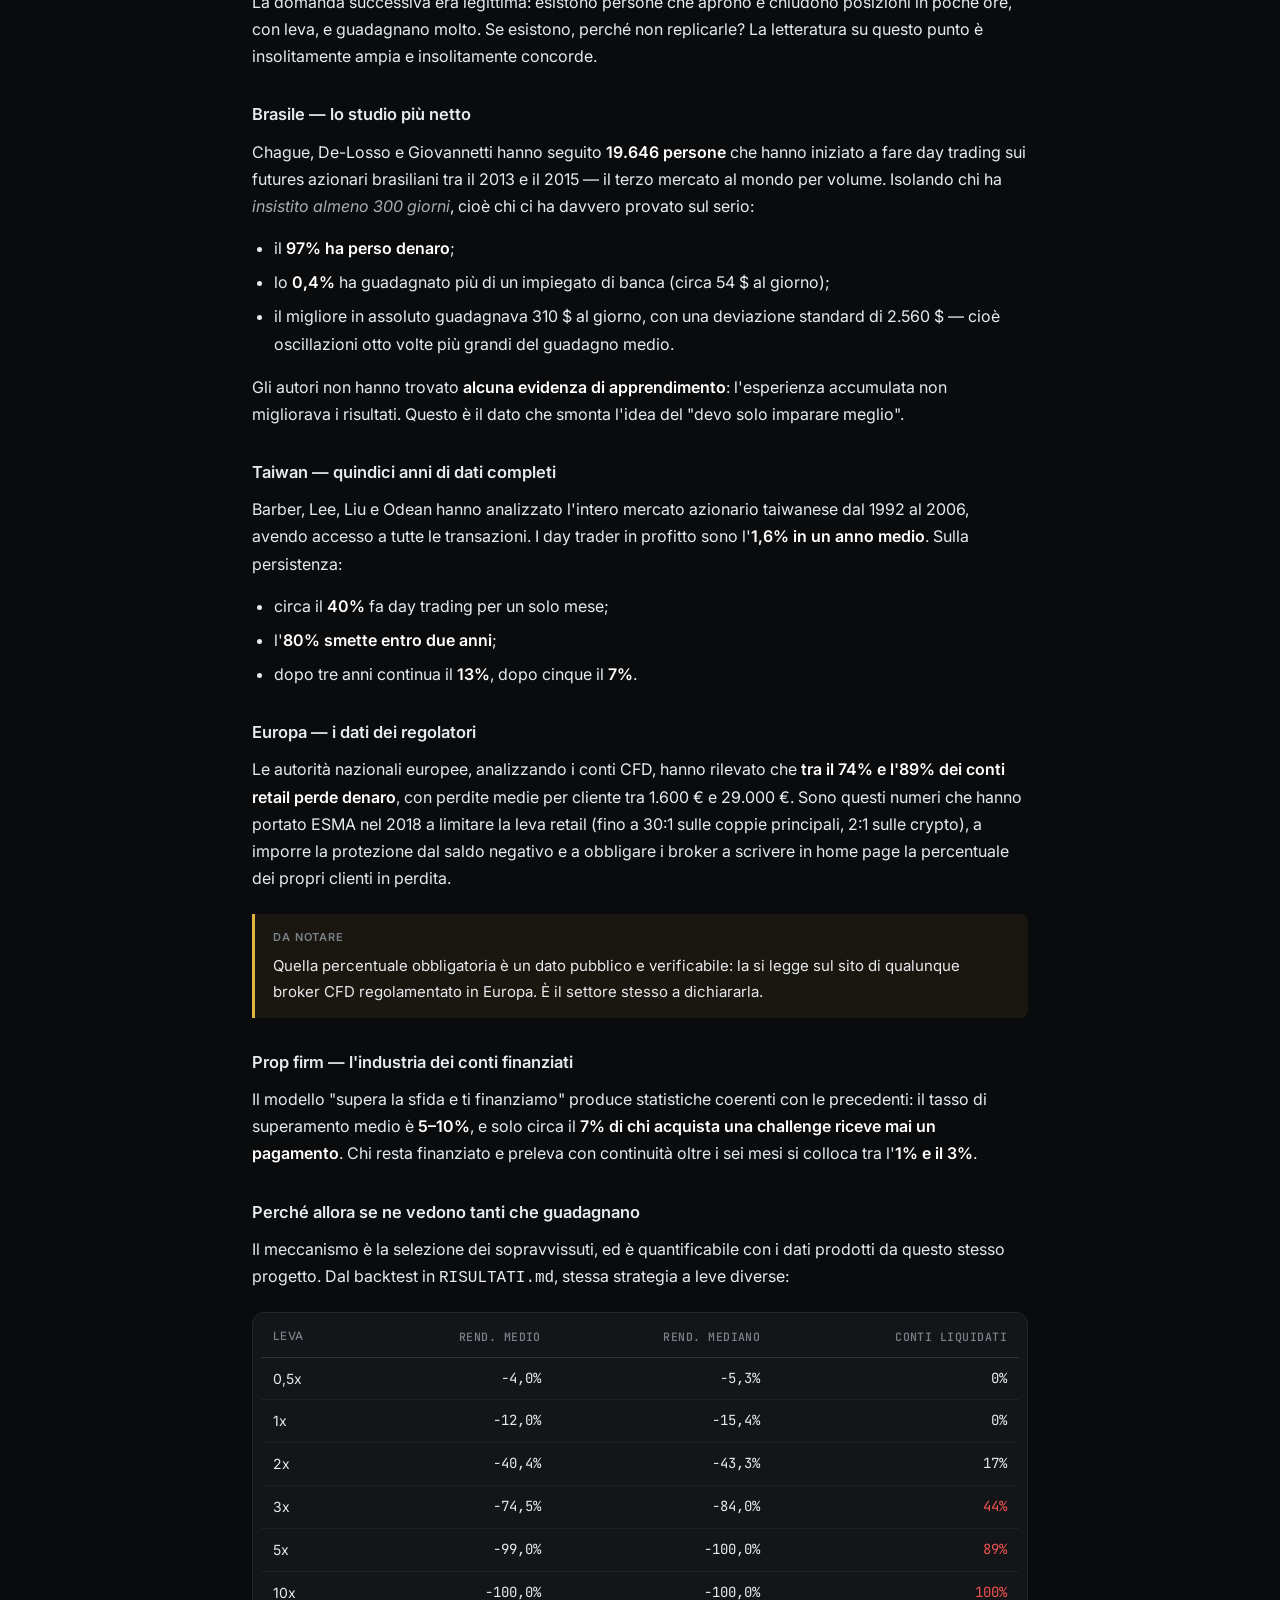
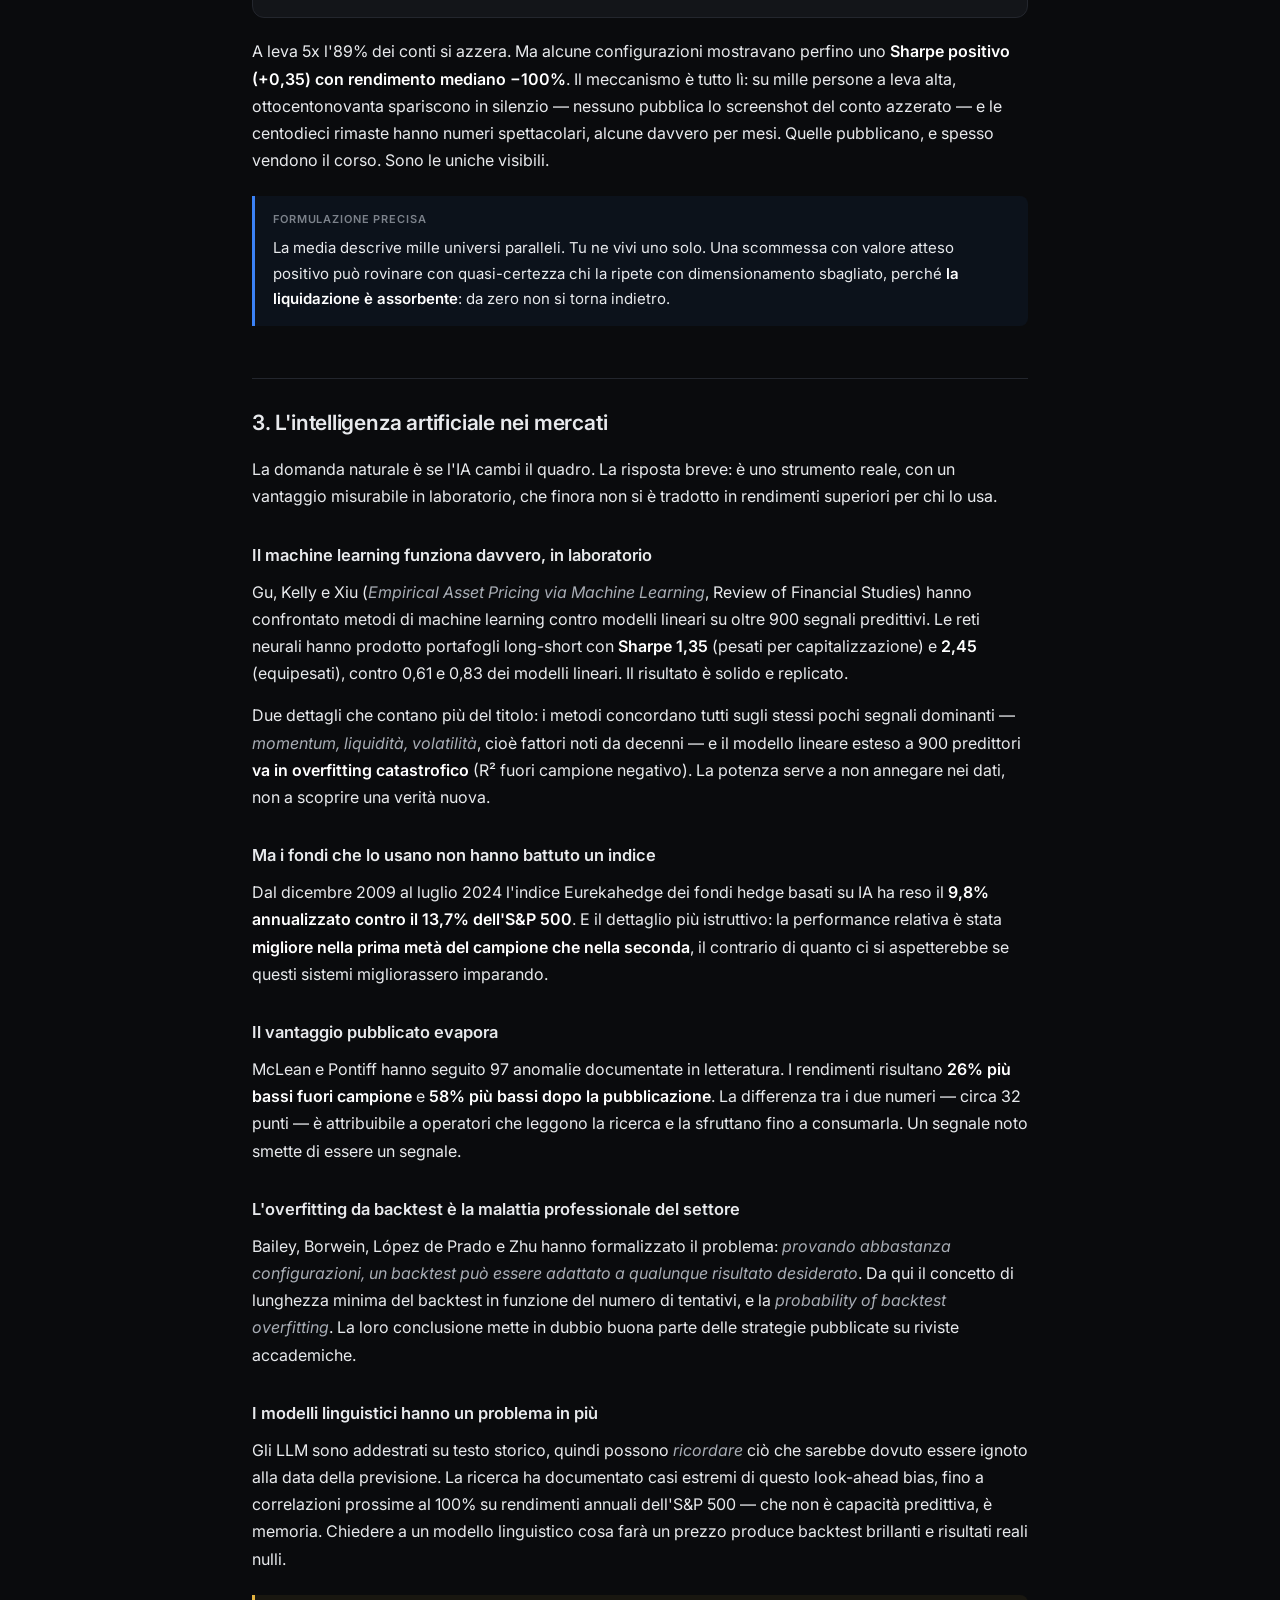
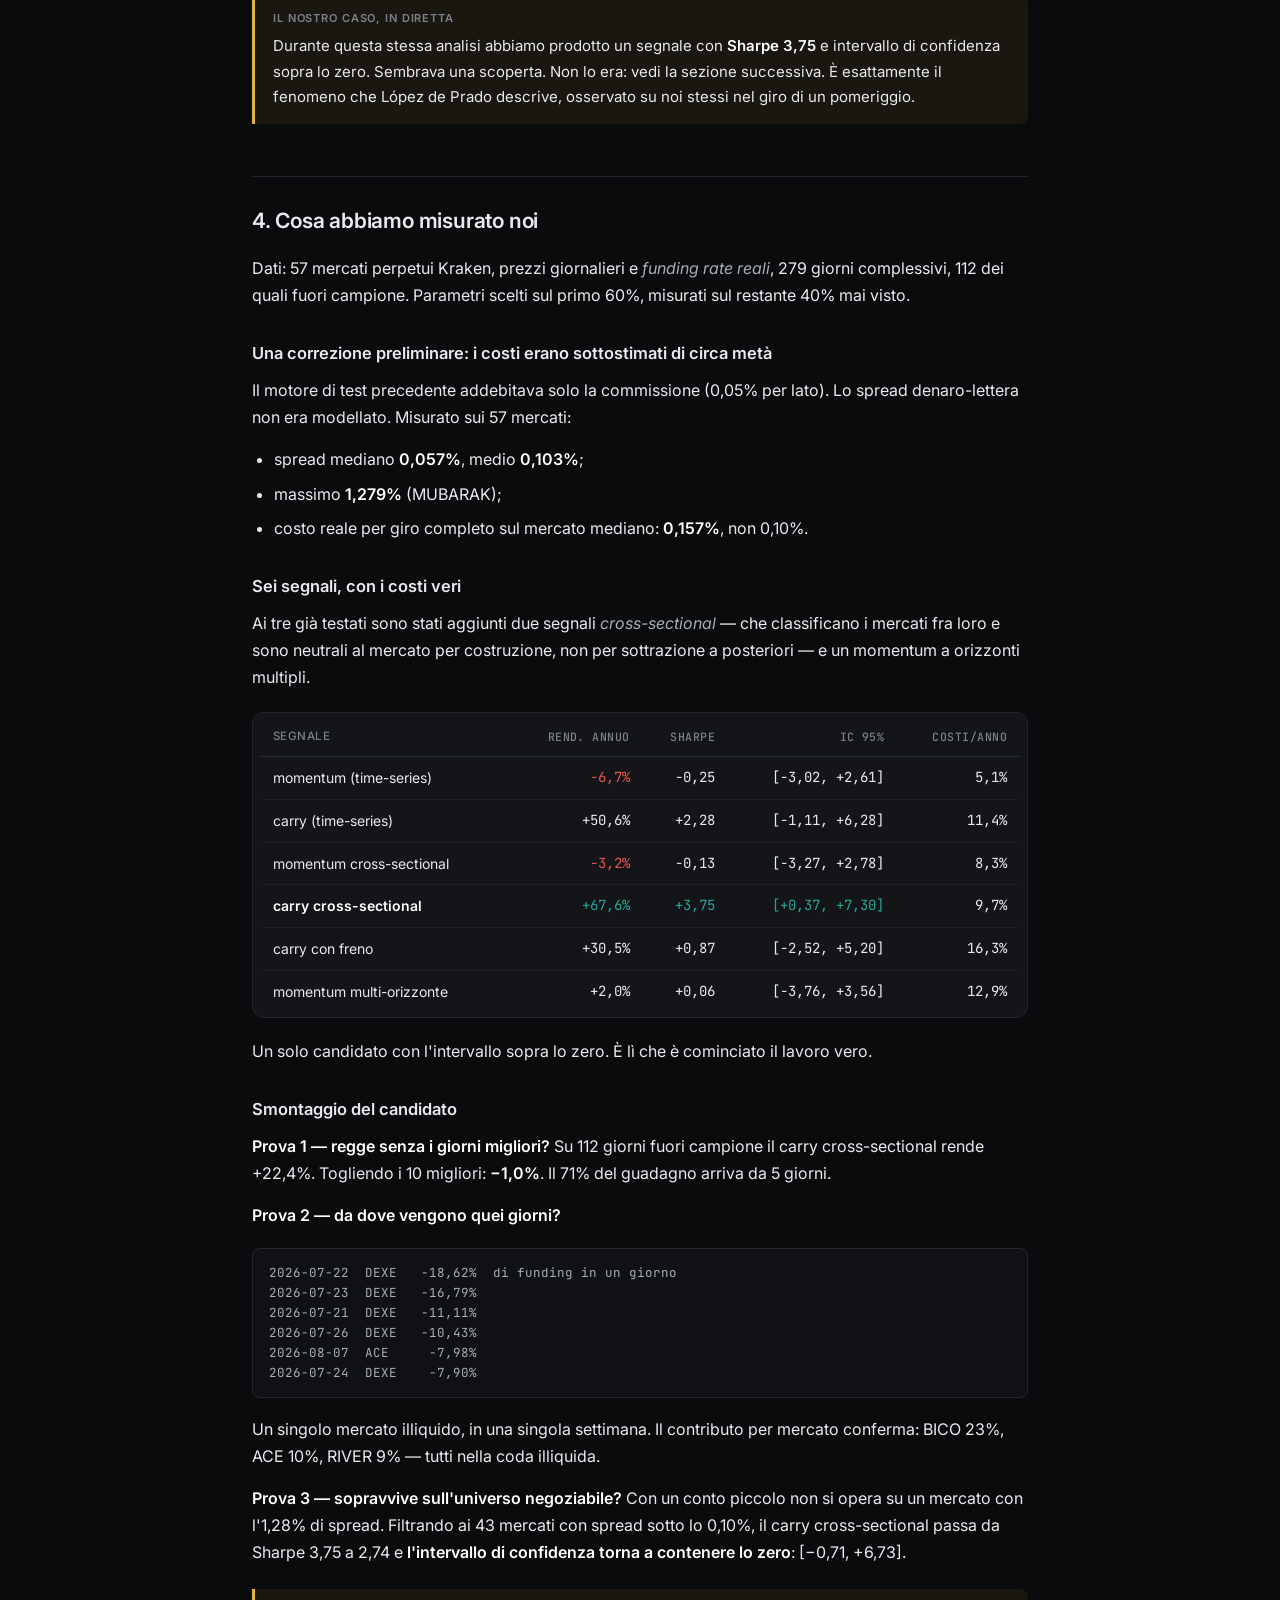
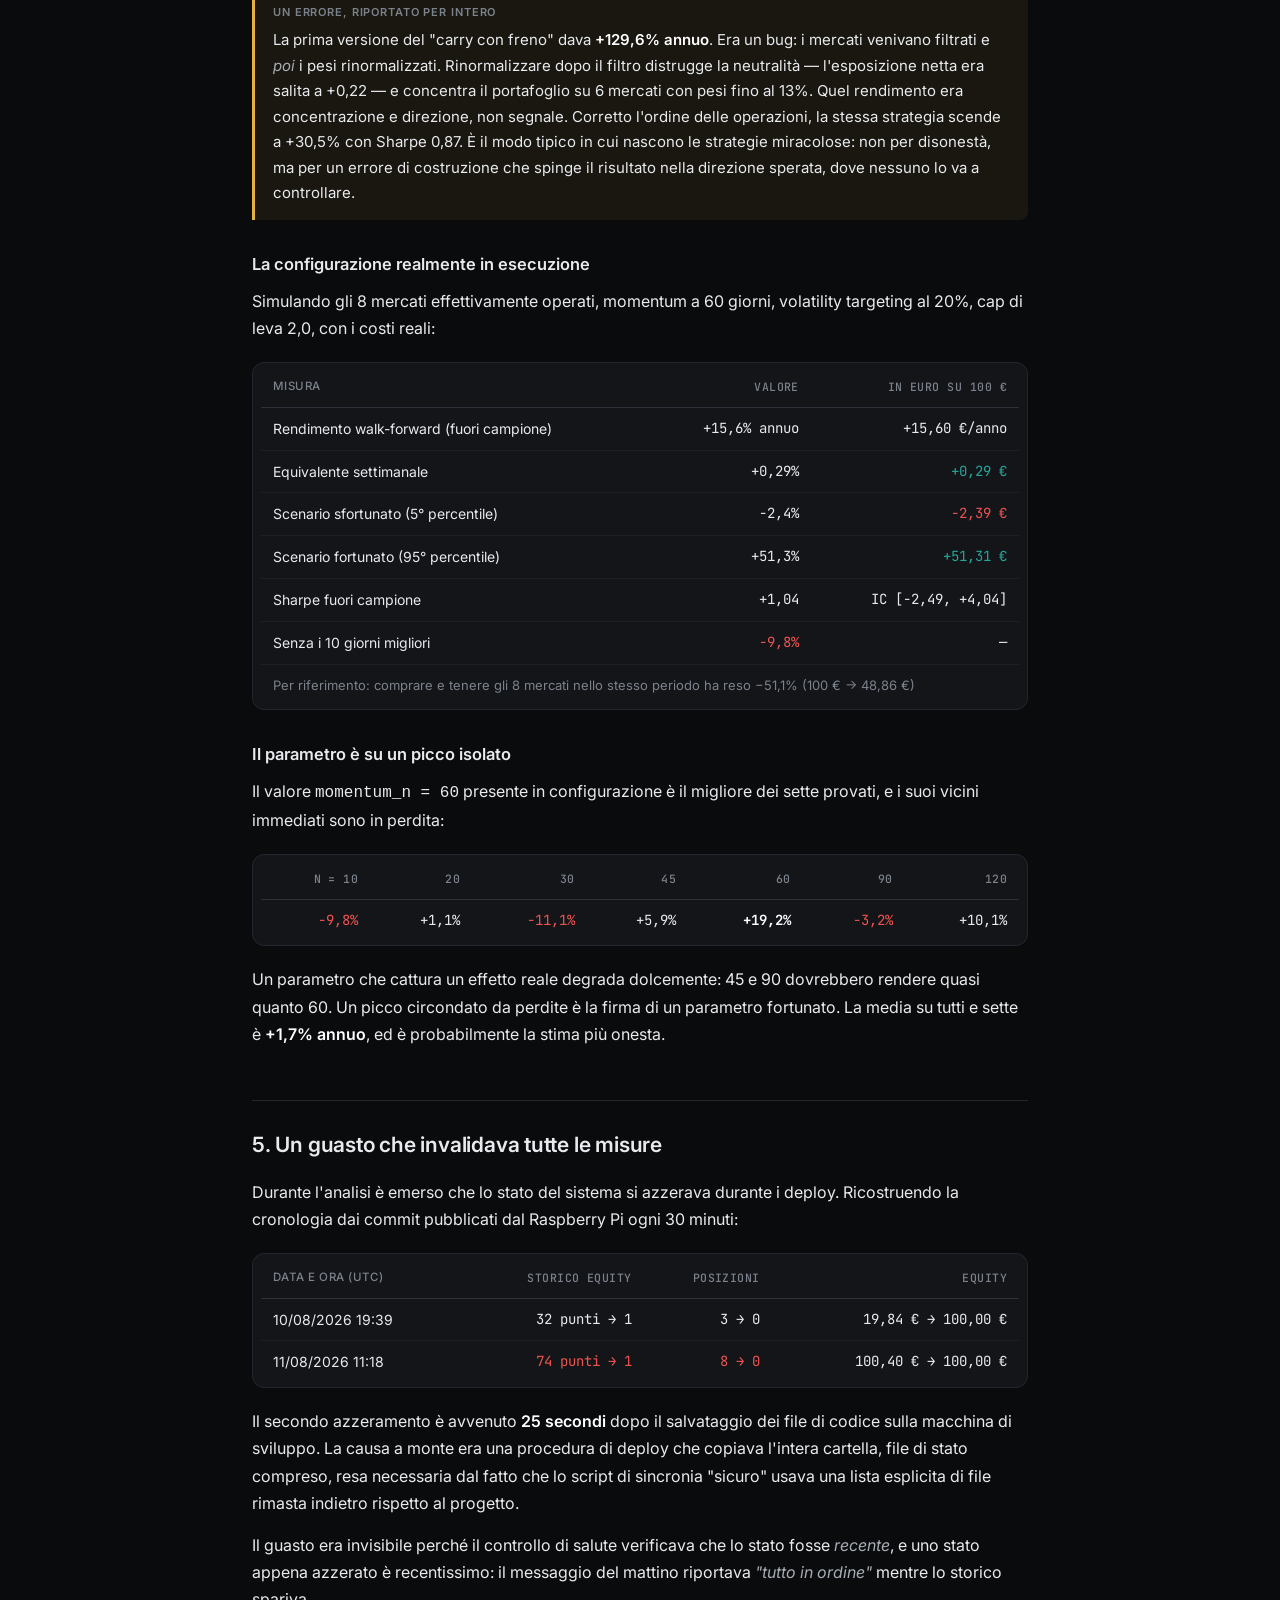
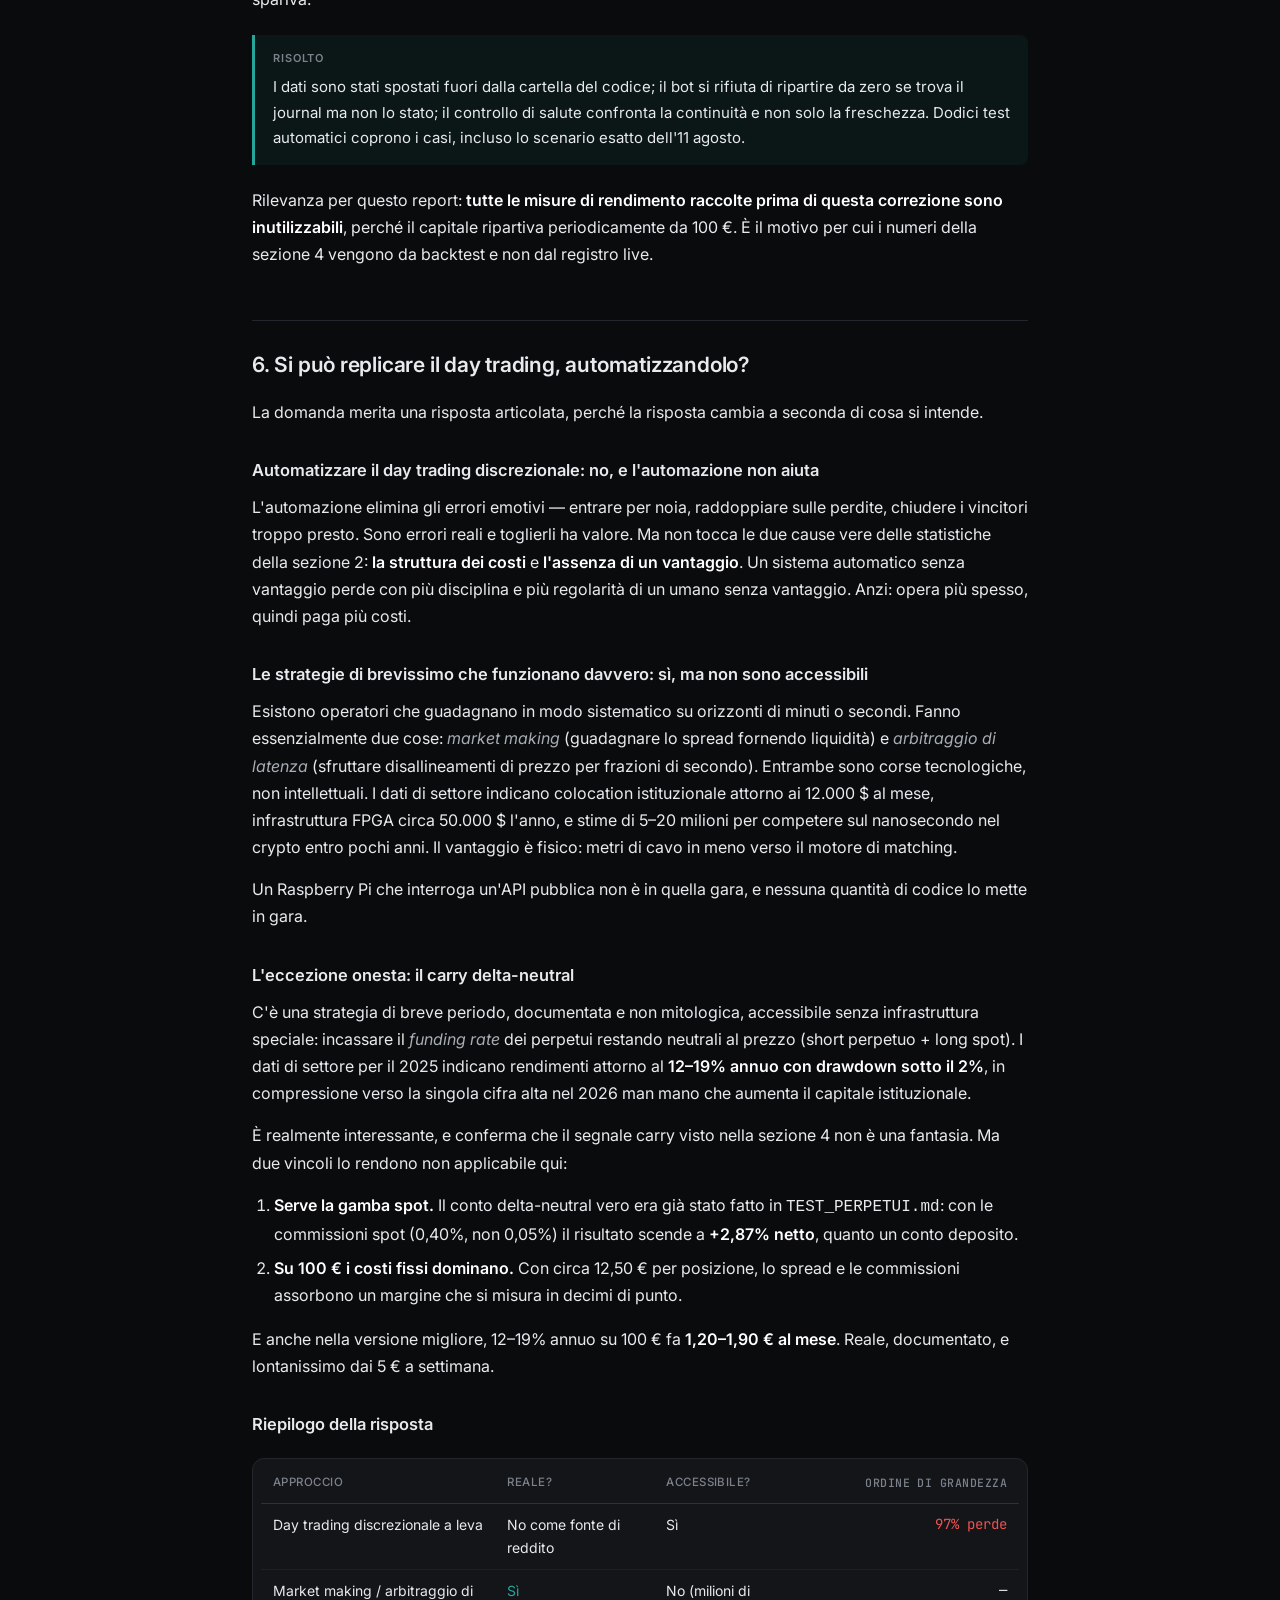
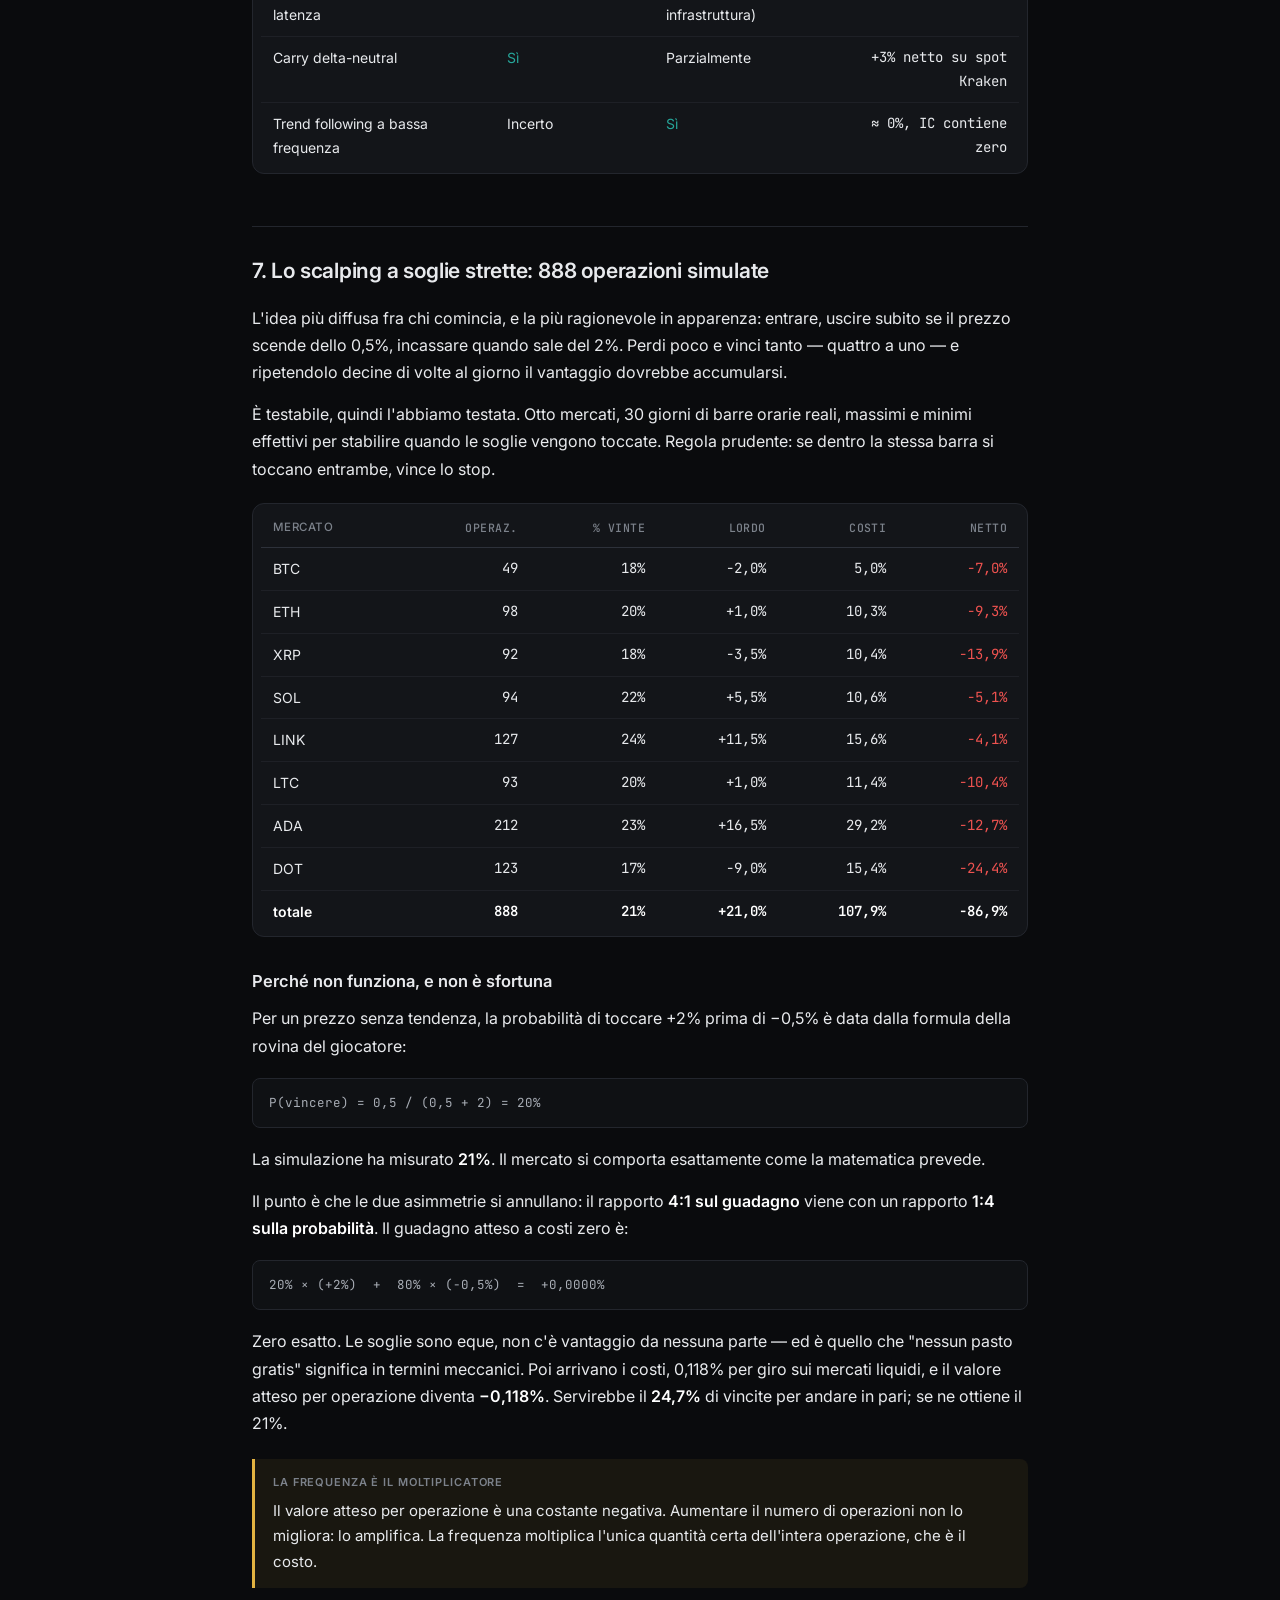
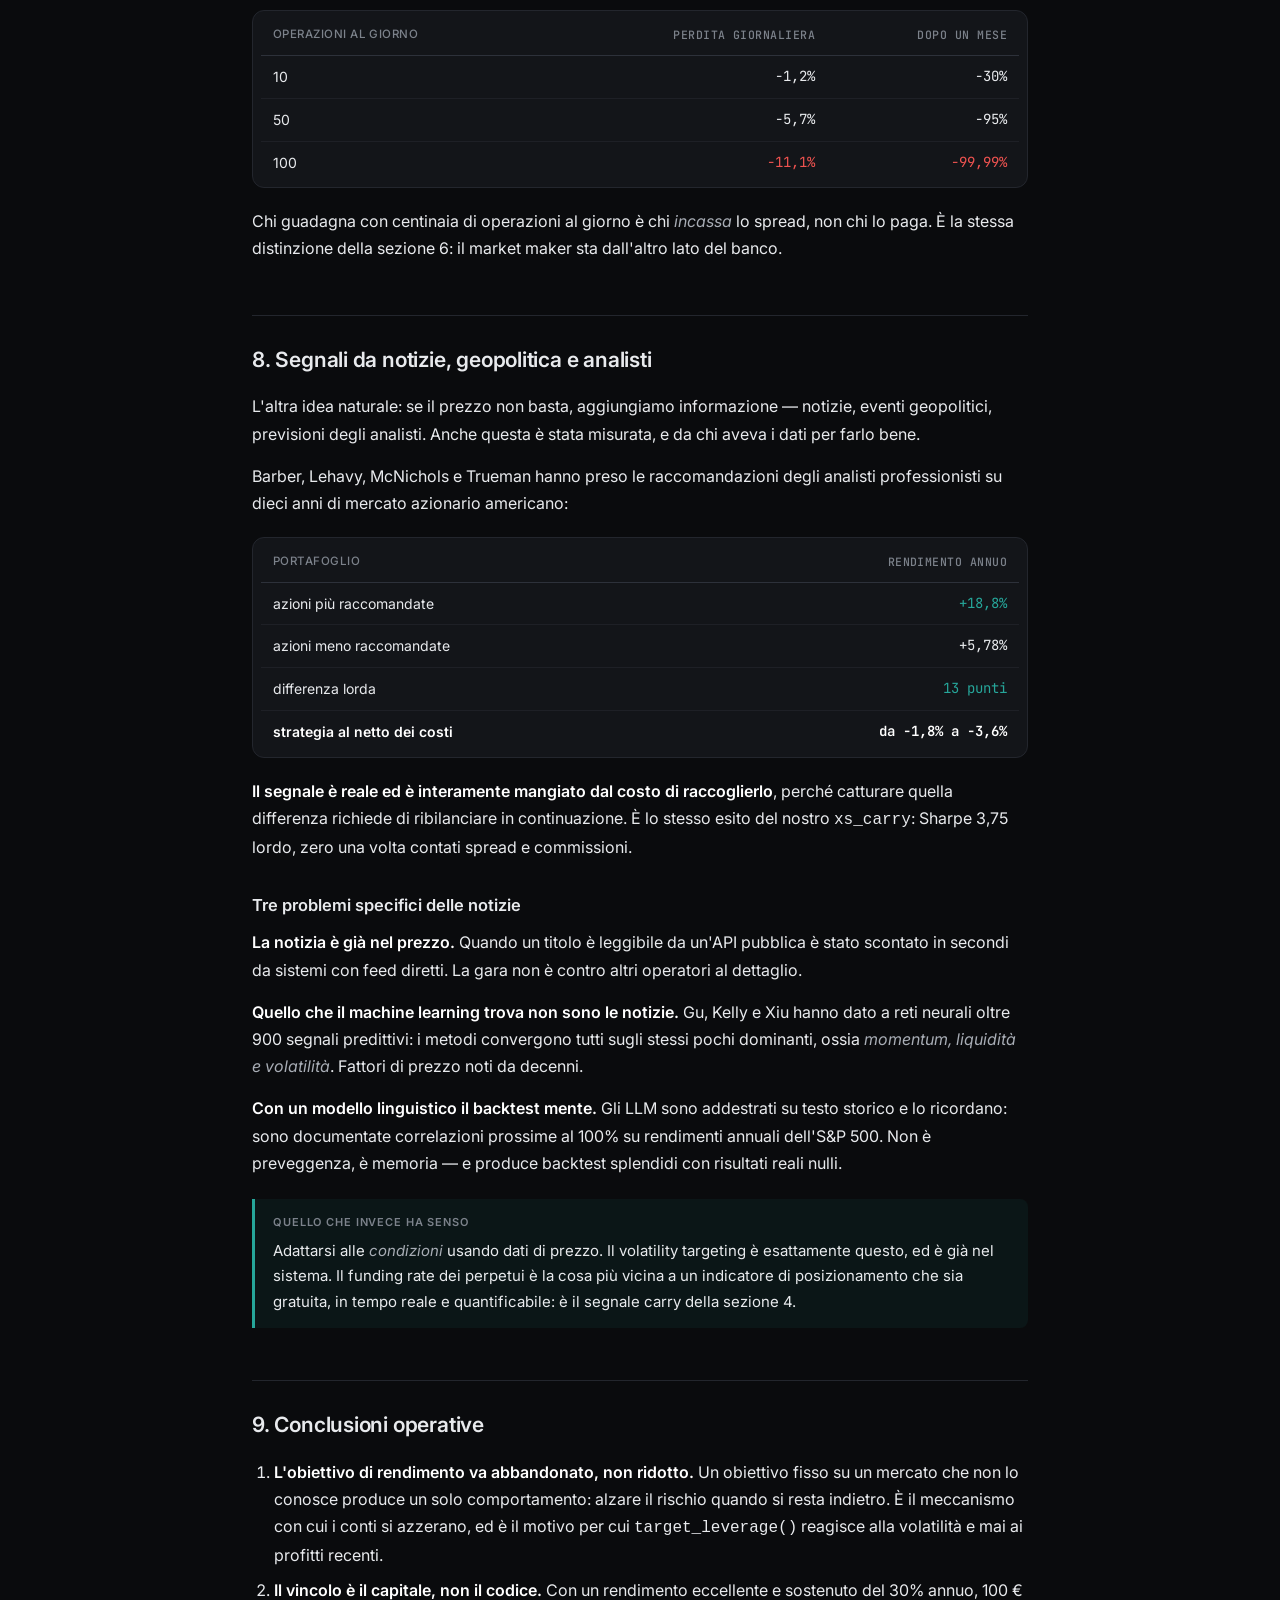
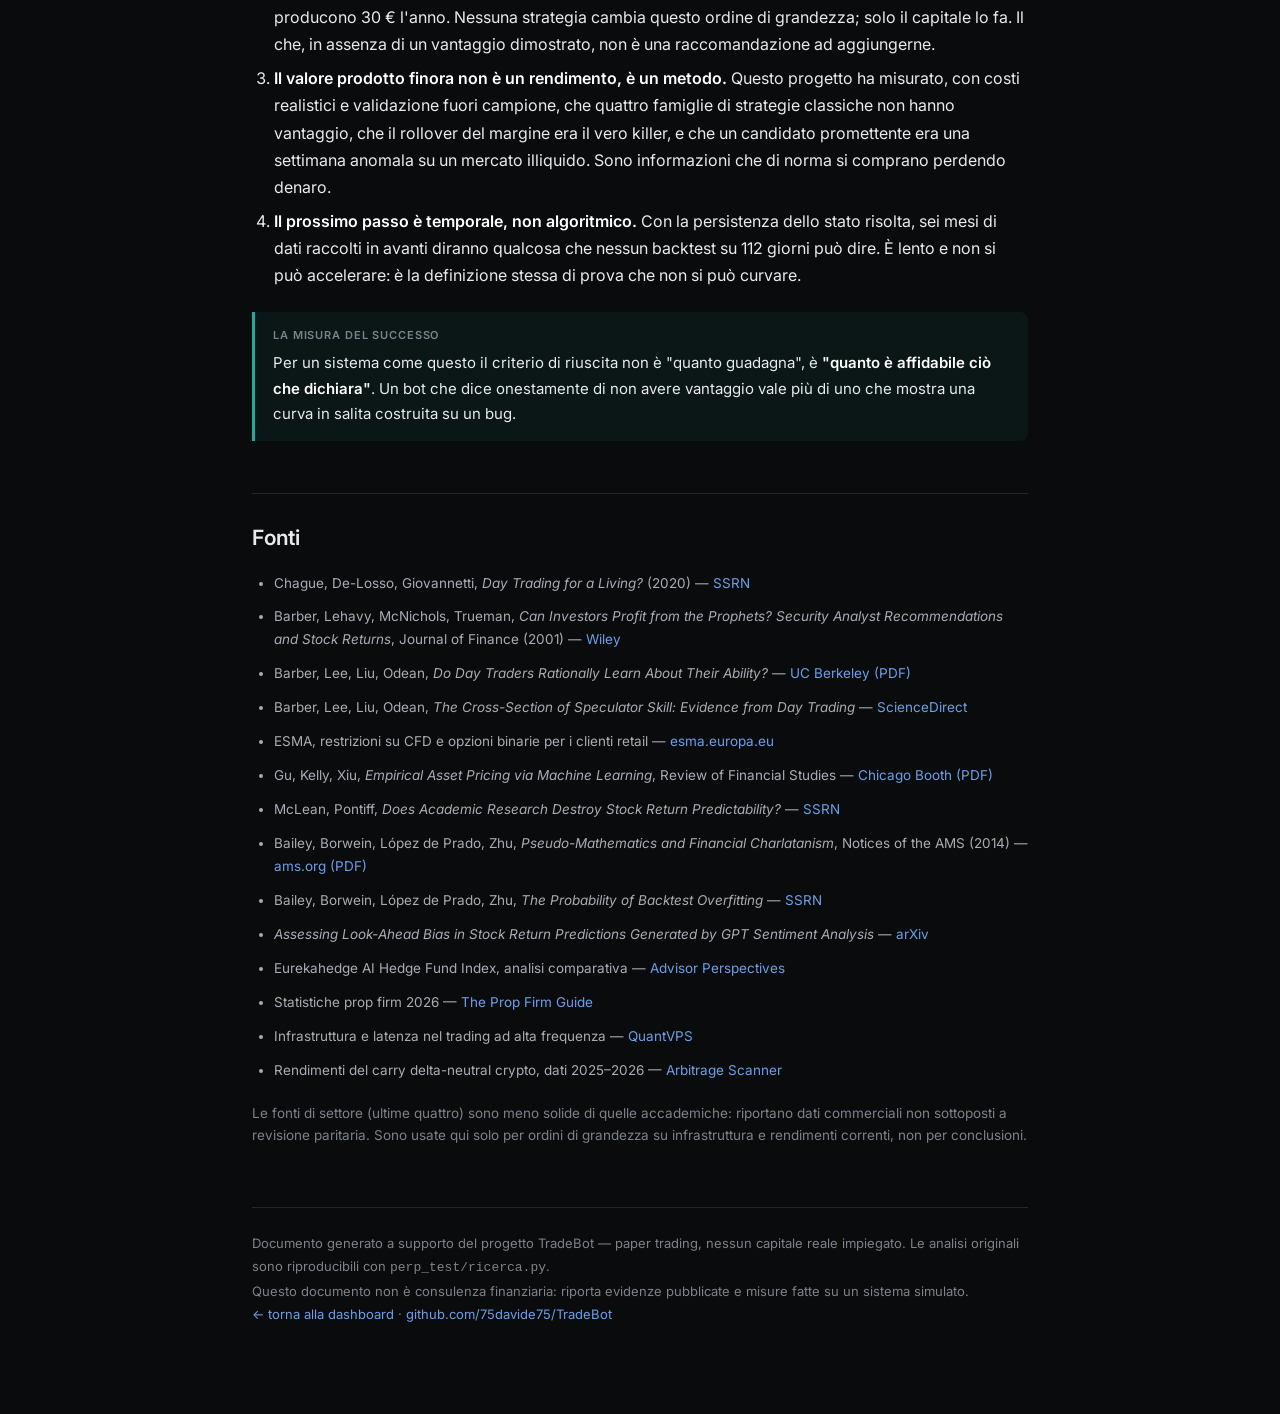
==== commit 5b7fb5e6: "Report: sezioni su scalping a soglie strette e segnali da notizie Lo scalping -0,5%/+2% simulato su " ====
--- a/docs/ricerca.html
+++ b/docs/ricerca.html
@@ -96,7 +96,9 @@
     <li><a href="#p4">Cosa abbiamo misurato noi</a></li>
     <li><a href="#p5">Un guasto che invalidava tutte le misure</a></li>
     <li><a href="#p6">Si può replicare il day trading, automatizzandolo?</a></li>
-    <li><a href="#p7">Conclusioni operative</a></li>
+    <li><a href="#p7">Lo scalping a soglie strette: 888 operazioni simulate</a></li>
+    <li><a href="#p8">Segnali da notizie, geopolitica e analisti</a></li>
+    <li><a href="#p9">Conclusioni operative</a></li>
     <li><a href="#fonti">Fonti</a></li>
   </ol>
 </div>
@@ -430,7 +432,116 @@
 <tr><td>Trend following a bassa frequenza</td><td>Incerto</td><td class="up">Sì</td><td class="n">≈ 0%, IC contiene zero</td></tr>
 </tbody></table></div>
 
-<h2 id="p7">7. Conclusioni operative</h2>
+<h2 id="p7">7. Lo scalping a soglie strette: 888 operazioni simulate</h2>
+
+<p>L'idea più diffusa fra chi comincia, e la più ragionevole in apparenza: entrare,
+uscire subito se il prezzo scende dello 0,5%, incassare quando sale del 2%. Perdi poco
+e vinci tanto — quattro a uno — e ripetendolo decine di volte al giorno il vantaggio
+dovrebbe accumularsi.</p>
+
+<p>È testabile, quindi l'abbiamo testata. Otto mercati, 30 giorni di barre orarie reali,
+massimi e minimi effettivi per stabilire quando le soglie vengono toccate. Regola
+prudente: se dentro la stessa barra si toccano entrambe, vince lo stop.</p>
+
+<div class="tabellabox"><table>
+<thead><tr><th>mercato</th><th class="n">operaz.</th><th class="n">% vinte</th><th class="n">lordo</th><th class="n">costi</th><th class="n">netto</th></tr></thead>
+<tbody>
+<tr><td>BTC</td><td class="n">49</td><td class="n">18%</td><td class="n">−2,0%</td><td class="n">5,0%</td><td class="n down">−7,0%</td></tr>
+<tr><td>ETH</td><td class="n">98</td><td class="n">20%</td><td class="n">+1,0%</td><td class="n">10,3%</td><td class="n down">−9,3%</td></tr>
+<tr><td>XRP</td><td class="n">92</td><td class="n">18%</td><td class="n">−3,5%</td><td class="n">10,4%</td><td class="n down">−13,9%</td></tr>
+<tr><td>SOL</td><td class="n">94</td><td class="n">22%</td><td class="n">+5,5%</td><td class="n">10,6%</td><td class="n down">−5,1%</td></tr>
+<tr><td>LINK</td><td class="n">127</td><td class="n">24%</td><td class="n">+11,5%</td><td class="n">15,6%</td><td class="n down">−4,1%</td></tr>
+<tr><td>LTC</td><td class="n">93</td><td class="n">20%</td><td class="n">+1,0%</td><td class="n">11,4%</td><td class="n down">−10,4%</td></tr>
+<tr><td>ADA</td><td class="n">212</td><td class="n">23%</td><td class="n">+16,5%</td><td class="n">29,2%</td><td class="n down">−12,7%</td></tr>
+<tr><td>DOT</td><td class="n">123</td><td class="n">17%</td><td class="n">−9,0%</td><td class="n">15,4%</td><td class="n down">−24,4%</td></tr>
+<tr><td><strong>totale</strong></td><td class="n"><strong>888</strong></td><td class="n"><strong>21%</strong></td><td class="n"><strong>+21,0%</strong></td><td class="n"><strong>107,9%</strong></td><td class="n down"><strong>−86,9%</strong></td></tr>
+</tbody></table></div>
+
+<h3>Perché non funziona, e non è sfortuna</h3>
+
+<p>Per un prezzo senza tendenza, la probabilità di toccare +2% prima di −0,5% è data
+dalla formula della rovina del giocatore:</p>
+
+<pre>P(vincere) = 0,5 / (0,5 + 2) = 20%</pre>
+
+<p>La simulazione ha misurato <strong>21%</strong>. Il mercato si comporta esattamente
+come la matematica prevede.</p>
+
+<p>Il punto è che le due asimmetrie si annullano: il rapporto <strong>4:1 sul
+guadagno</strong> viene con un rapporto <strong>1:4 sulla probabilità</strong>. Il
+guadagno atteso a costi zero è:</p>
+
+<pre>20% × (+2%)  +  80% × (−0,5%)  =  +0,0000%</pre>
+
+<p>Zero esatto. Le soglie sono eque, non c'è vantaggio da nessuna parte — ed è quello
+che "nessun pasto gratis" significa in termini meccanici. Poi arrivano i costi, 0,118%
+per giro sui mercati liquidi, e il valore atteso per operazione diventa
+<strong>−0,118%</strong>. Servirebbe il <strong>24,7%</strong> di vincite per andare
+in pari; se ne ottiene il 21%.</p>
+
+<div class="nota attenzione"><span class="et">La frequenza è il moltiplicatore</span>
+Il valore atteso per operazione è una costante negativa. Aumentare il numero di
+operazioni non lo migliora: lo amplifica. La frequenza moltiplica l'unica quantità
+certa dell'intera operazione, che è il costo.</div>
+
+<div class="tabellabox"><table>
+<thead><tr><th>operazioni al giorno</th><th class="n">perdita giornaliera</th><th class="n">dopo un mese</th></tr></thead>
+<tbody>
+<tr><td>10</td><td class="n">−1,2%</td><td class="n">−30%</td></tr>
+<tr><td>50</td><td class="n">−5,7%</td><td class="n">−95%</td></tr>
+<tr><td>100</td><td class="n down">−11,1%</td><td class="n down">−99,99%</td></tr>
+</tbody></table></div>
+
+<p>Chi guadagna con centinaia di operazioni al giorno è chi <em>incassa</em> lo spread,
+non chi lo paga. È la stessa distinzione della sezione 6: il market maker sta dall'altro
+lato del banco.</p>
+
+<h2 id="p8">8. Segnali da notizie, geopolitica e analisti</h2>
+
+<p>L'altra idea naturale: se il prezzo non basta, aggiungiamo informazione — notizie,
+eventi geopolitici, previsioni degli analisti. Anche questa è stata misurata, e da chi
+aveva i dati per farlo bene.</p>
+
+<p>Barber, Lehavy, McNichols e Trueman hanno preso le raccomandazioni degli analisti
+professionisti su dieci anni di mercato azionario americano:</p>
+
+<div class="tabellabox"><table>
+<thead><tr><th>Portafoglio</th><th class="n">Rendimento annuo</th></tr></thead>
+<tbody>
+<tr><td>azioni più raccomandate</td><td class="n up">+18,8%</td></tr>
+<tr><td>azioni meno raccomandate</td><td class="n">+5,78%</td></tr>
+<tr><td>differenza lorda</td><td class="n up">13 punti</td></tr>
+<tr><td><strong>strategia al netto dei costi</strong></td><td class="n down"><strong>da −1,8% a −3,6%</strong></td></tr>
+</tbody></table></div>
+
+<p><strong>Il segnale è reale ed è interamente mangiato dal costo di raccoglierlo</strong>,
+perché catturare quella differenza richiede di ribilanciare in continuazione. È lo stesso
+esito del nostro <code>xs_carry</code>: Sharpe 3,75 lordo, zero una volta contati spread
+e commissioni.</p>
+
+<h3>Tre problemi specifici delle notizie</h3>
+
+<p><strong>La notizia è già nel prezzo.</strong> Quando un titolo è leggibile da un'API
+pubblica è stato scontato in secondi da sistemi con feed diretti. La gara non è contro
+altri operatori al dettaglio.</p>
+
+<p><strong>Quello che il machine learning trova non sono le notizie.</strong> Gu, Kelly e
+Xiu hanno dato a reti neurali oltre 900 segnali predittivi: i metodi convergono tutti
+sugli stessi pochi dominanti, ossia <em>momentum, liquidità e volatilità</em>. Fattori
+di prezzo noti da decenni.</p>
+
+<p><strong>Con un modello linguistico il backtest mente.</strong> Gli LLM sono addestrati
+su testo storico e lo ricordano: sono documentate correlazioni prossime al 100% su
+rendimenti annuali dell'S&amp;P 500. Non è preveggenza, è memoria — e produce backtest
+splendidi con risultati reali nulli.</p>
+
+<div class="nota chiave"><span class="et">Quello che invece ha senso</span>
+Adattarsi alle <em>condizioni</em> usando dati di prezzo. Il volatility targeting è
+esattamente questo, ed è già nel sistema. Il funding rate dei perpetui è la cosa più
+vicina a un indicatore di posizionamento che sia gratuita, in tempo reale e
+quantificabile: è il segnale carry della sezione 4.</div>
+
+<h2 id="p9">9. Conclusioni operative</h2>
 
 <ol>
 <li><strong>L'obiettivo di rendimento va abbandonato, non ridotto.</strong> Un obiettivo fisso
@@ -464,6 +575,9 @@
 <ul class="fonti">
 <li>Chague, De-Losso, Giovannetti, <em>Day Trading for a Living?</em> (2020) —
 <a href="https://papers.ssrn.com/sol3/papers.cfm?abstract_id=3423101">SSRN</a></li>
+<li>Barber, Lehavy, McNichols, Trueman, <em>Can Investors Profit from the Prophets?
+Security Analyst Recommendations and Stock Returns</em>, Journal of Finance (2001) —
+<a href="https://onlinelibrary.wiley.com/doi/abs/10.1111/0022-1082.00336">Wiley</a></li>
 <li>Barber, Lee, Liu, Odean, <em>Do Day Traders Rationally Learn About Their Ability?</em> —
 <a href="https://faculty.haas.berkeley.edu/odean/papers/Day%20Traders/Day%20Trading%20and%20Learning%20110217.pdf">UC Berkeley (PDF)</a></li>
 <li>Barber, Lee, Liu, Odean, <em>The Cross-Section of Speculator Skill: Evidence from Day Trading</em> —
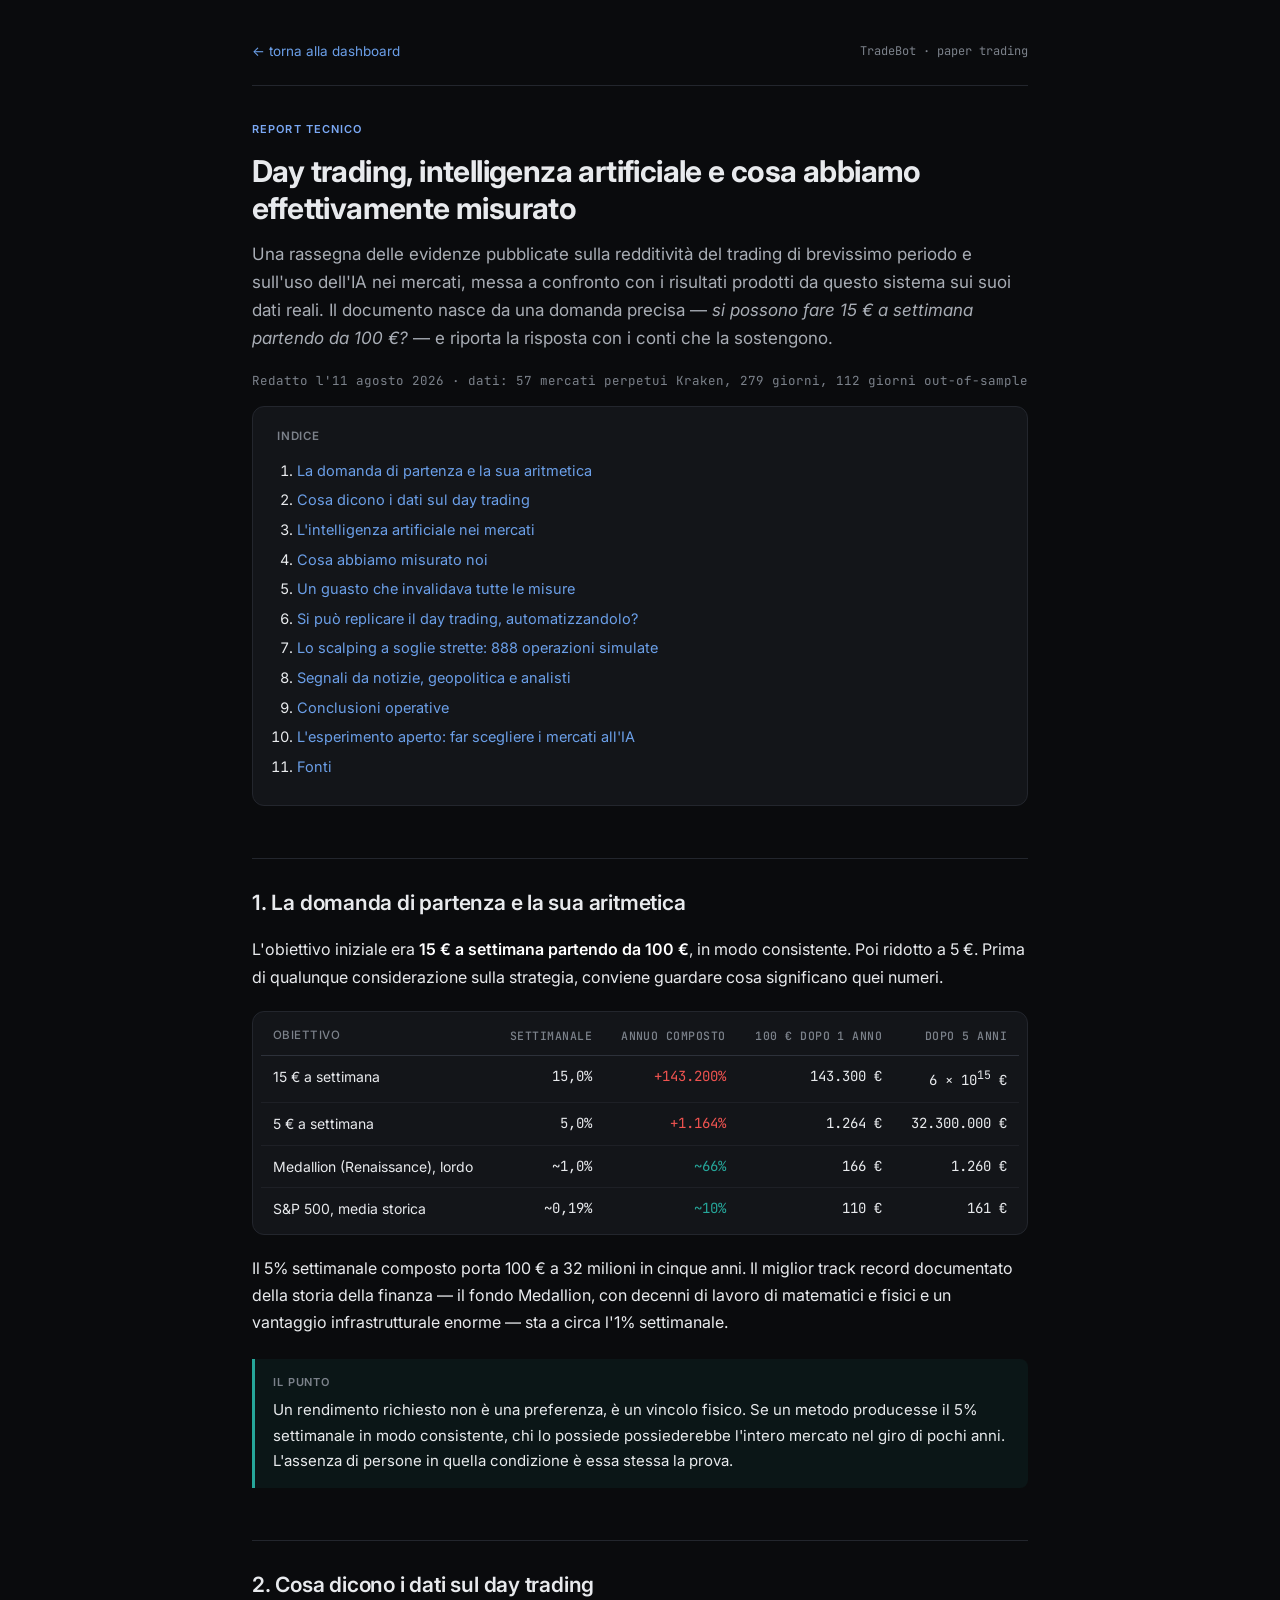
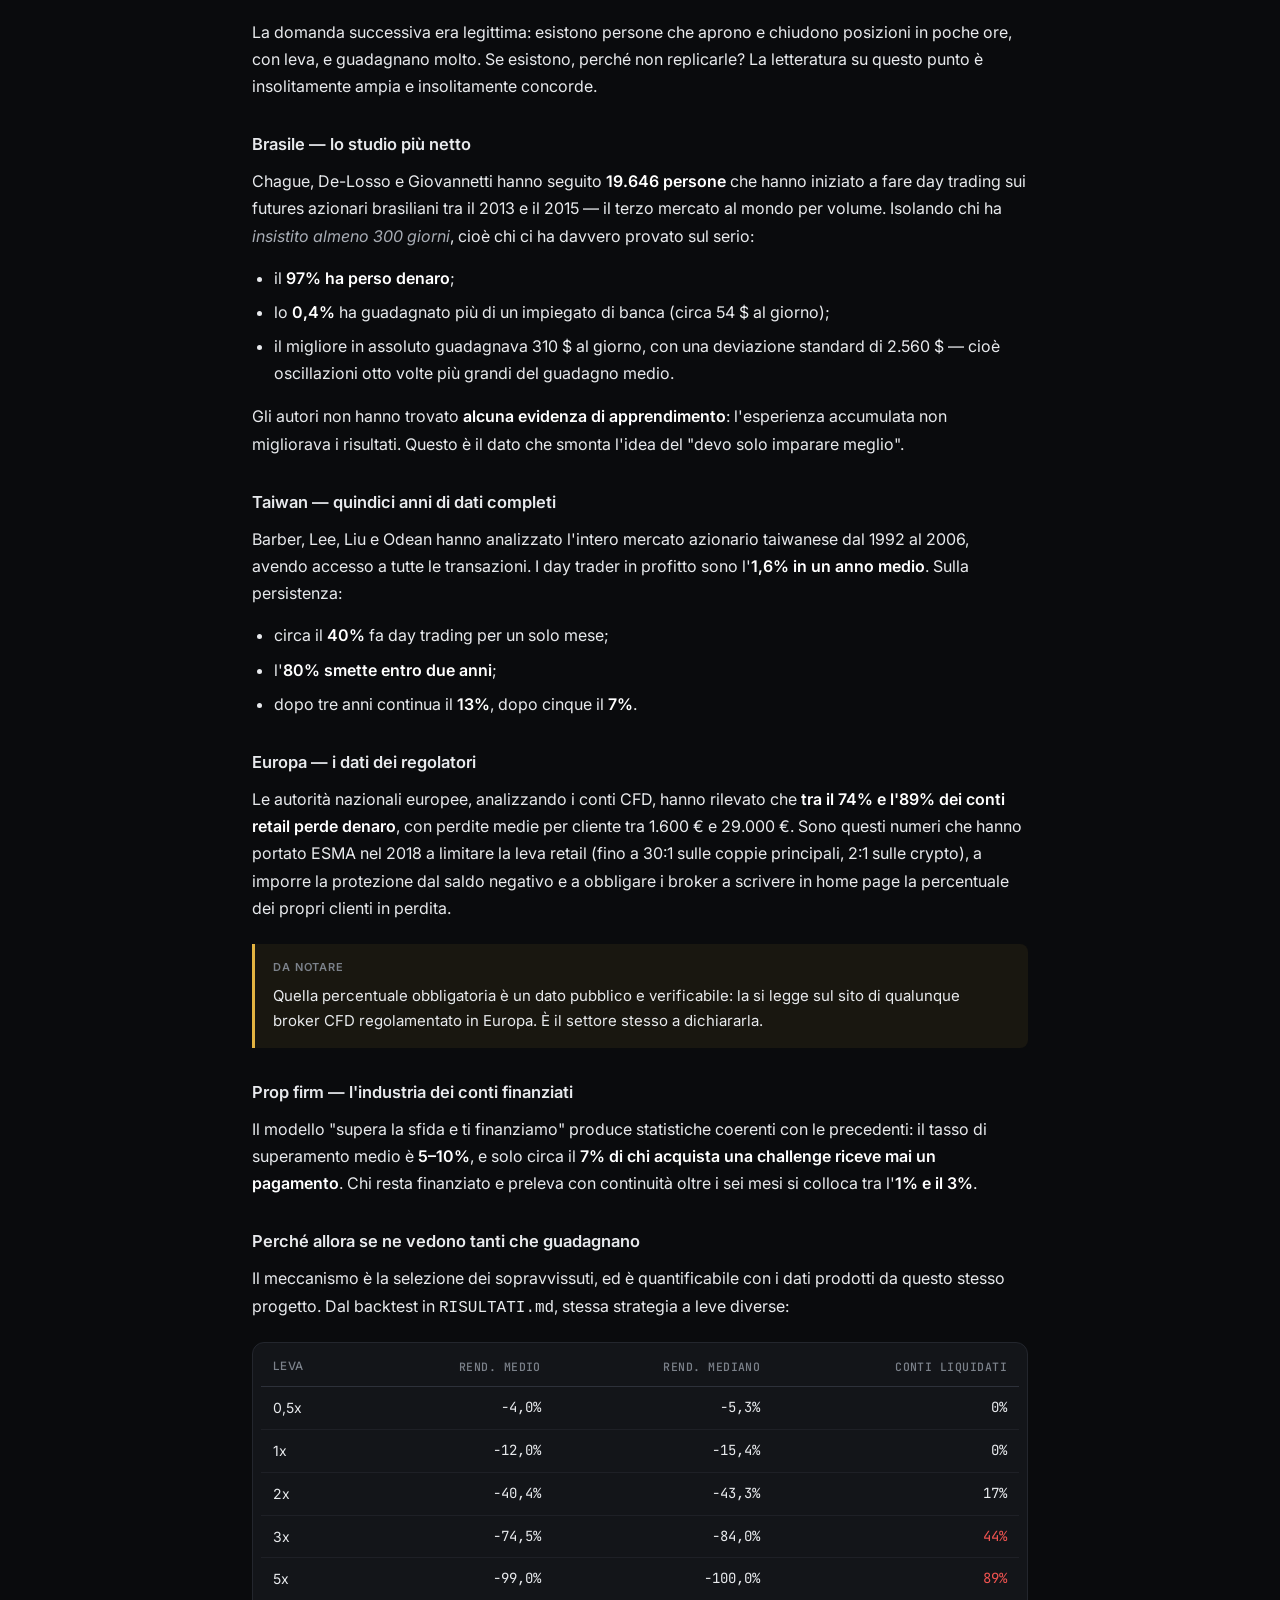
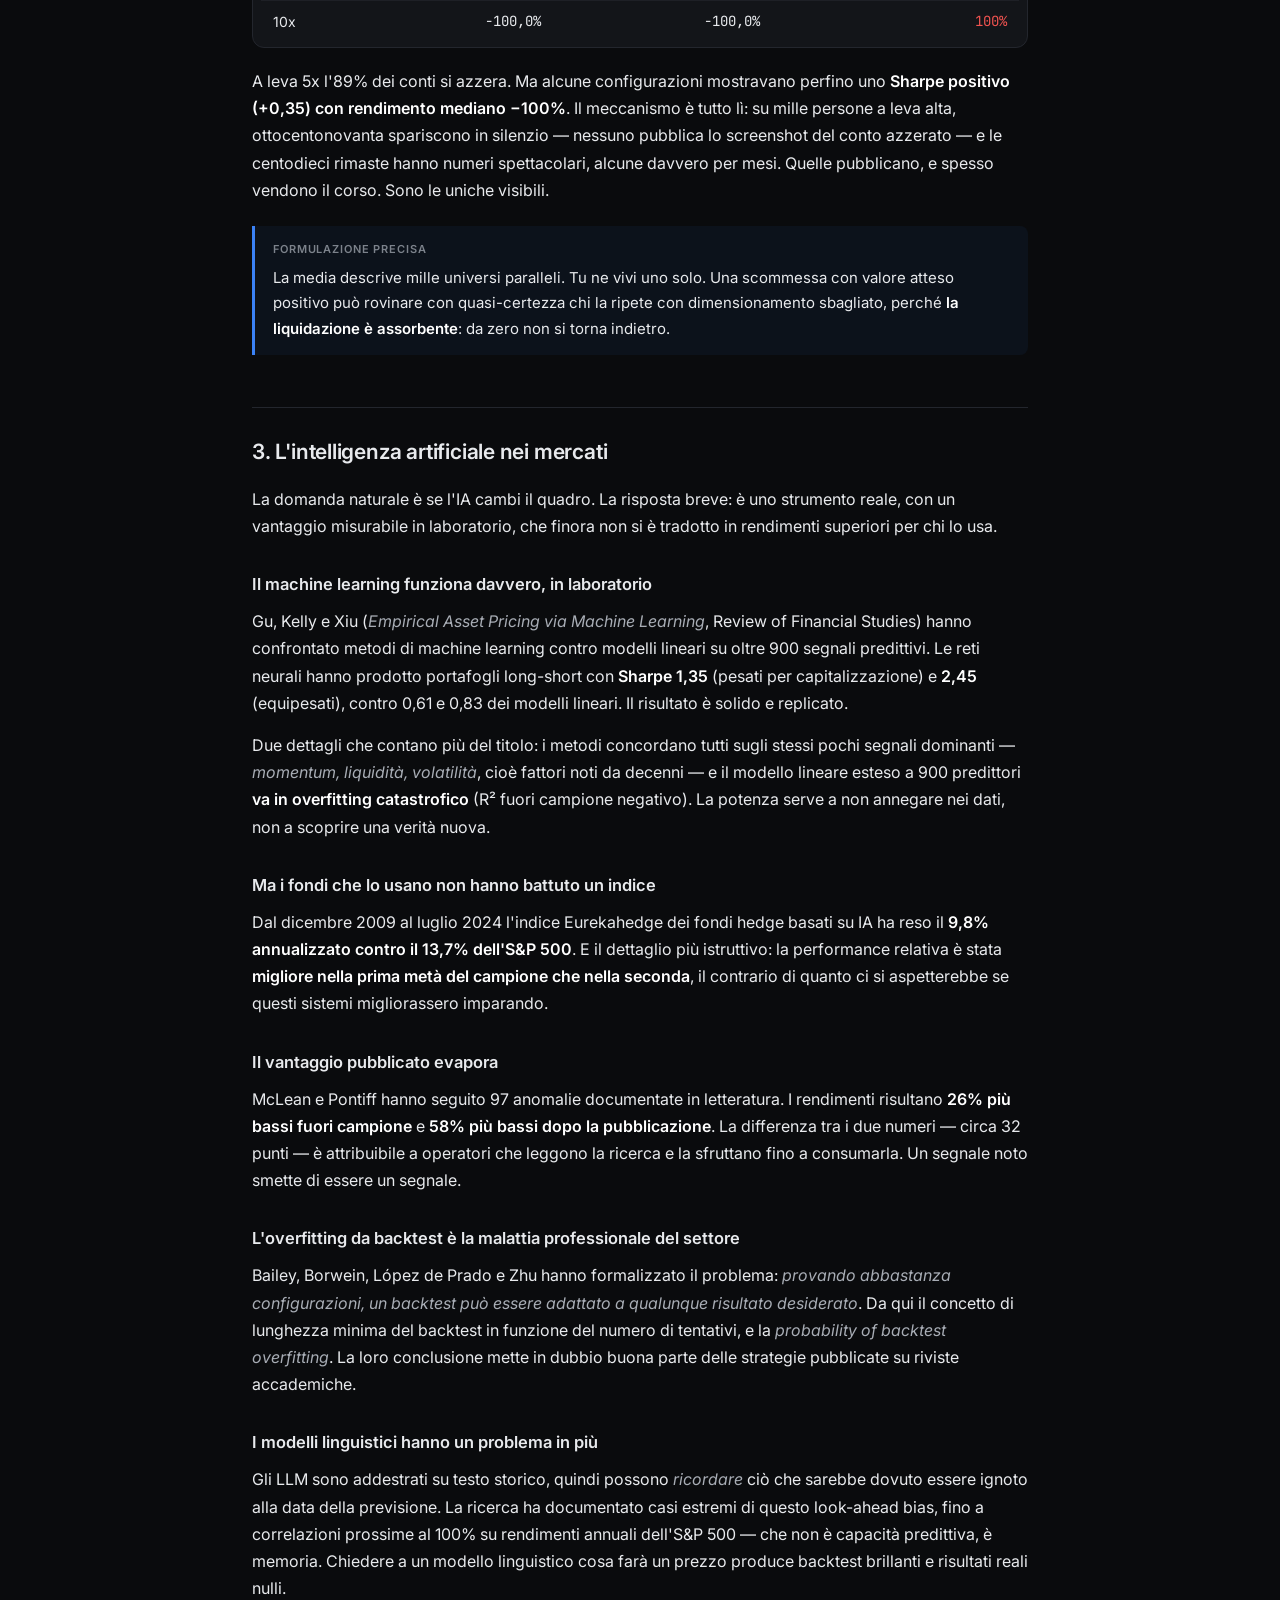
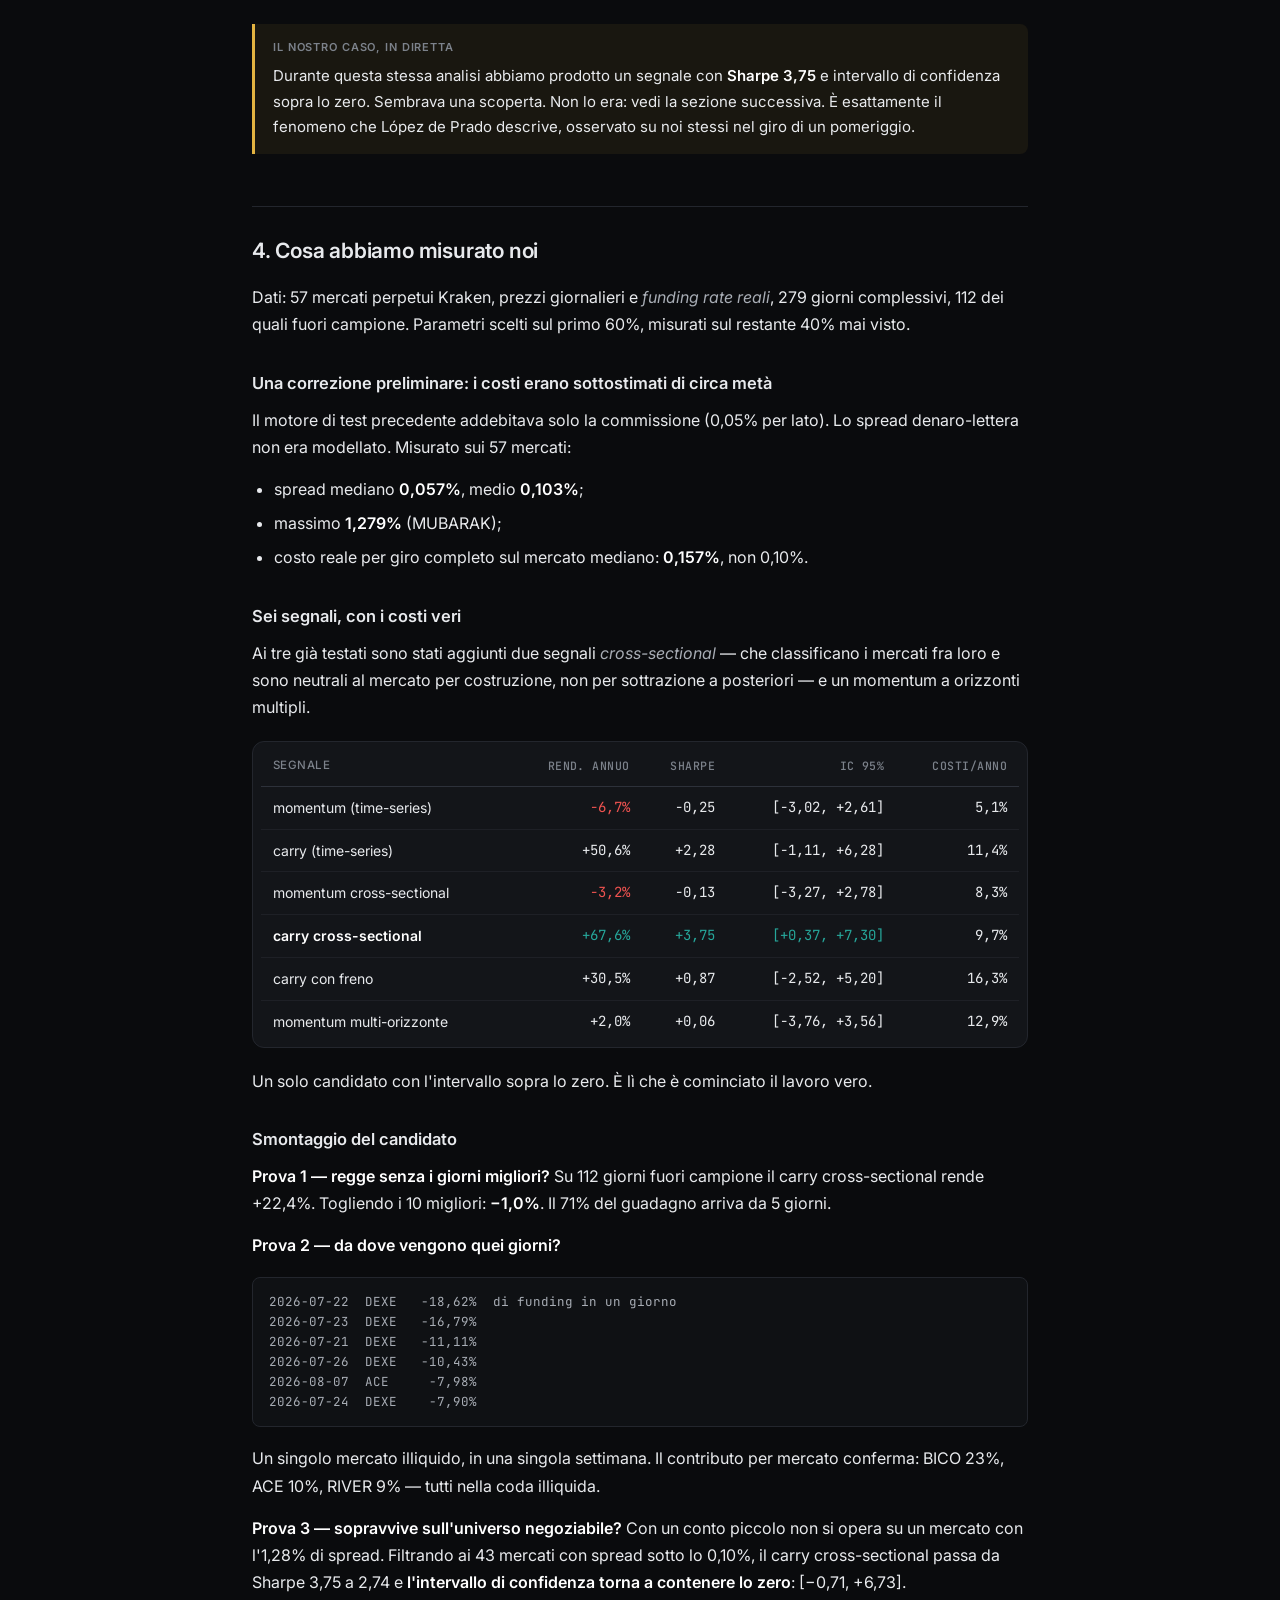
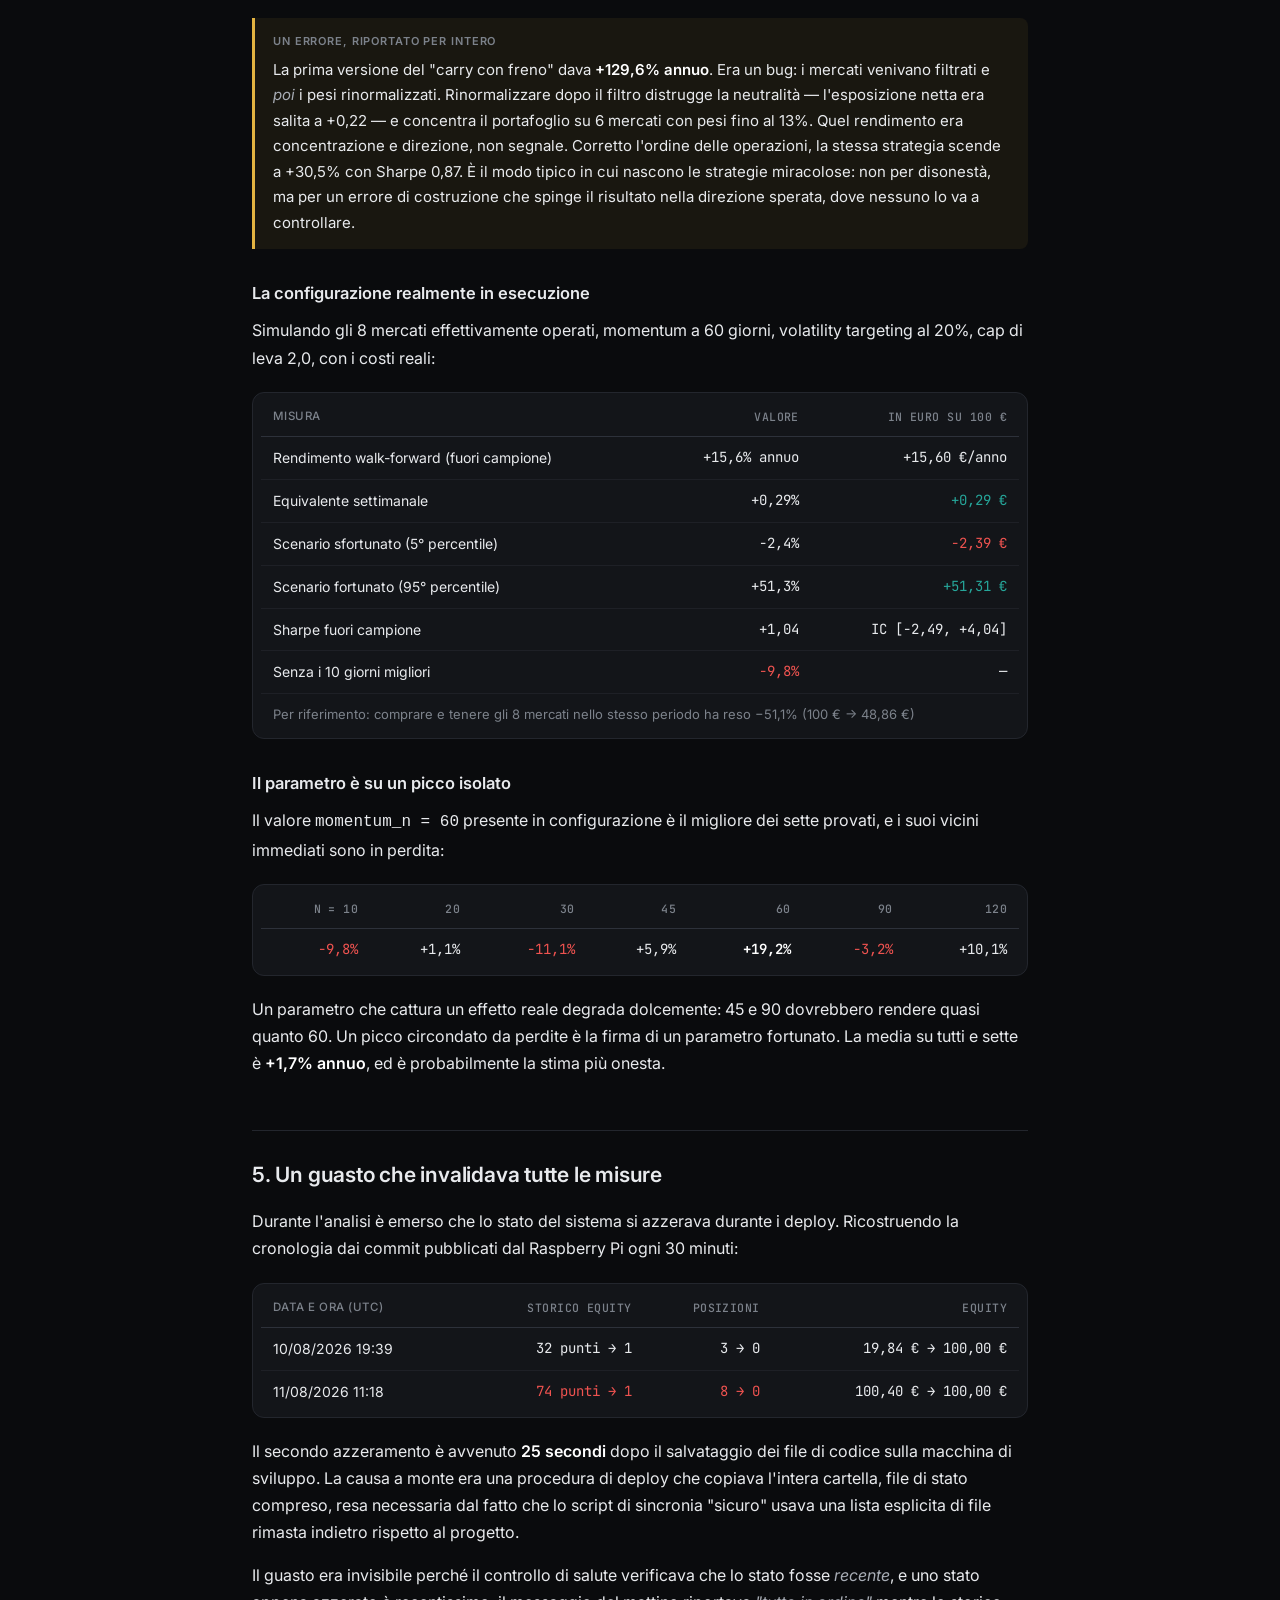
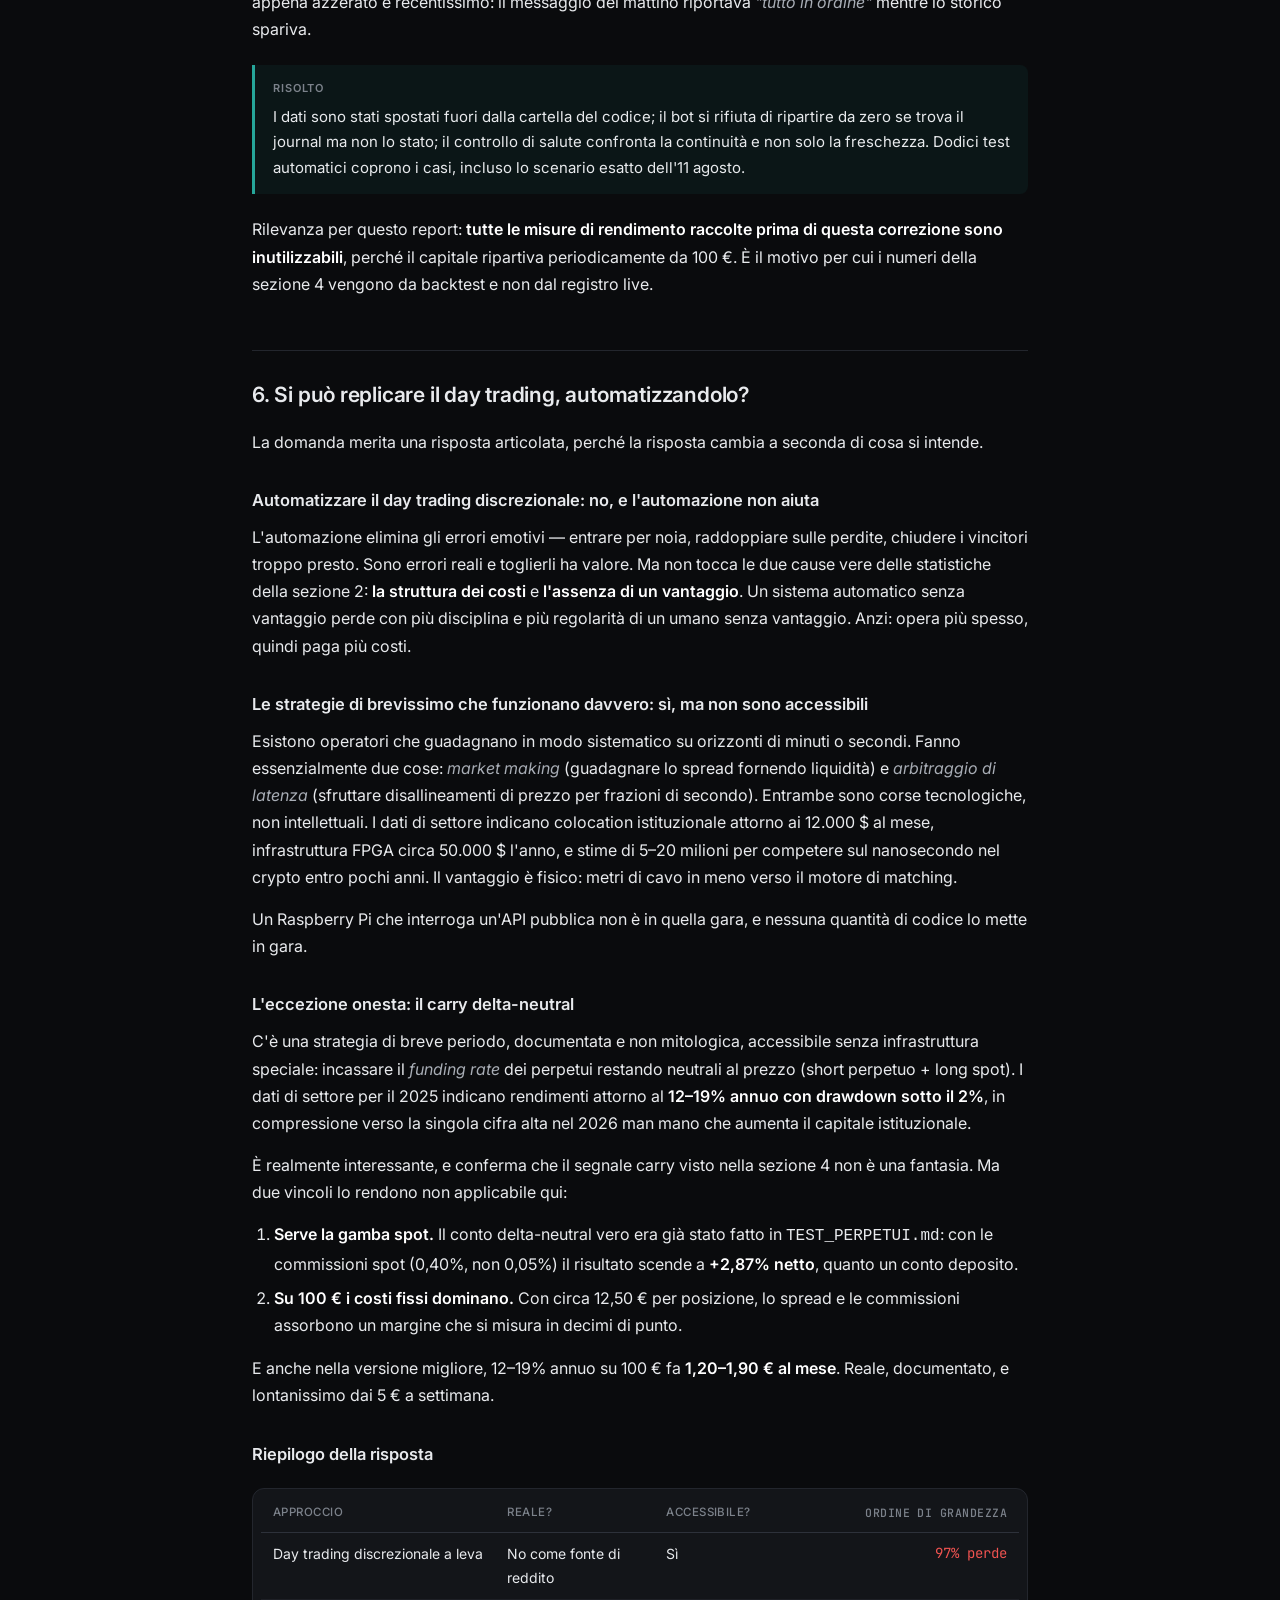
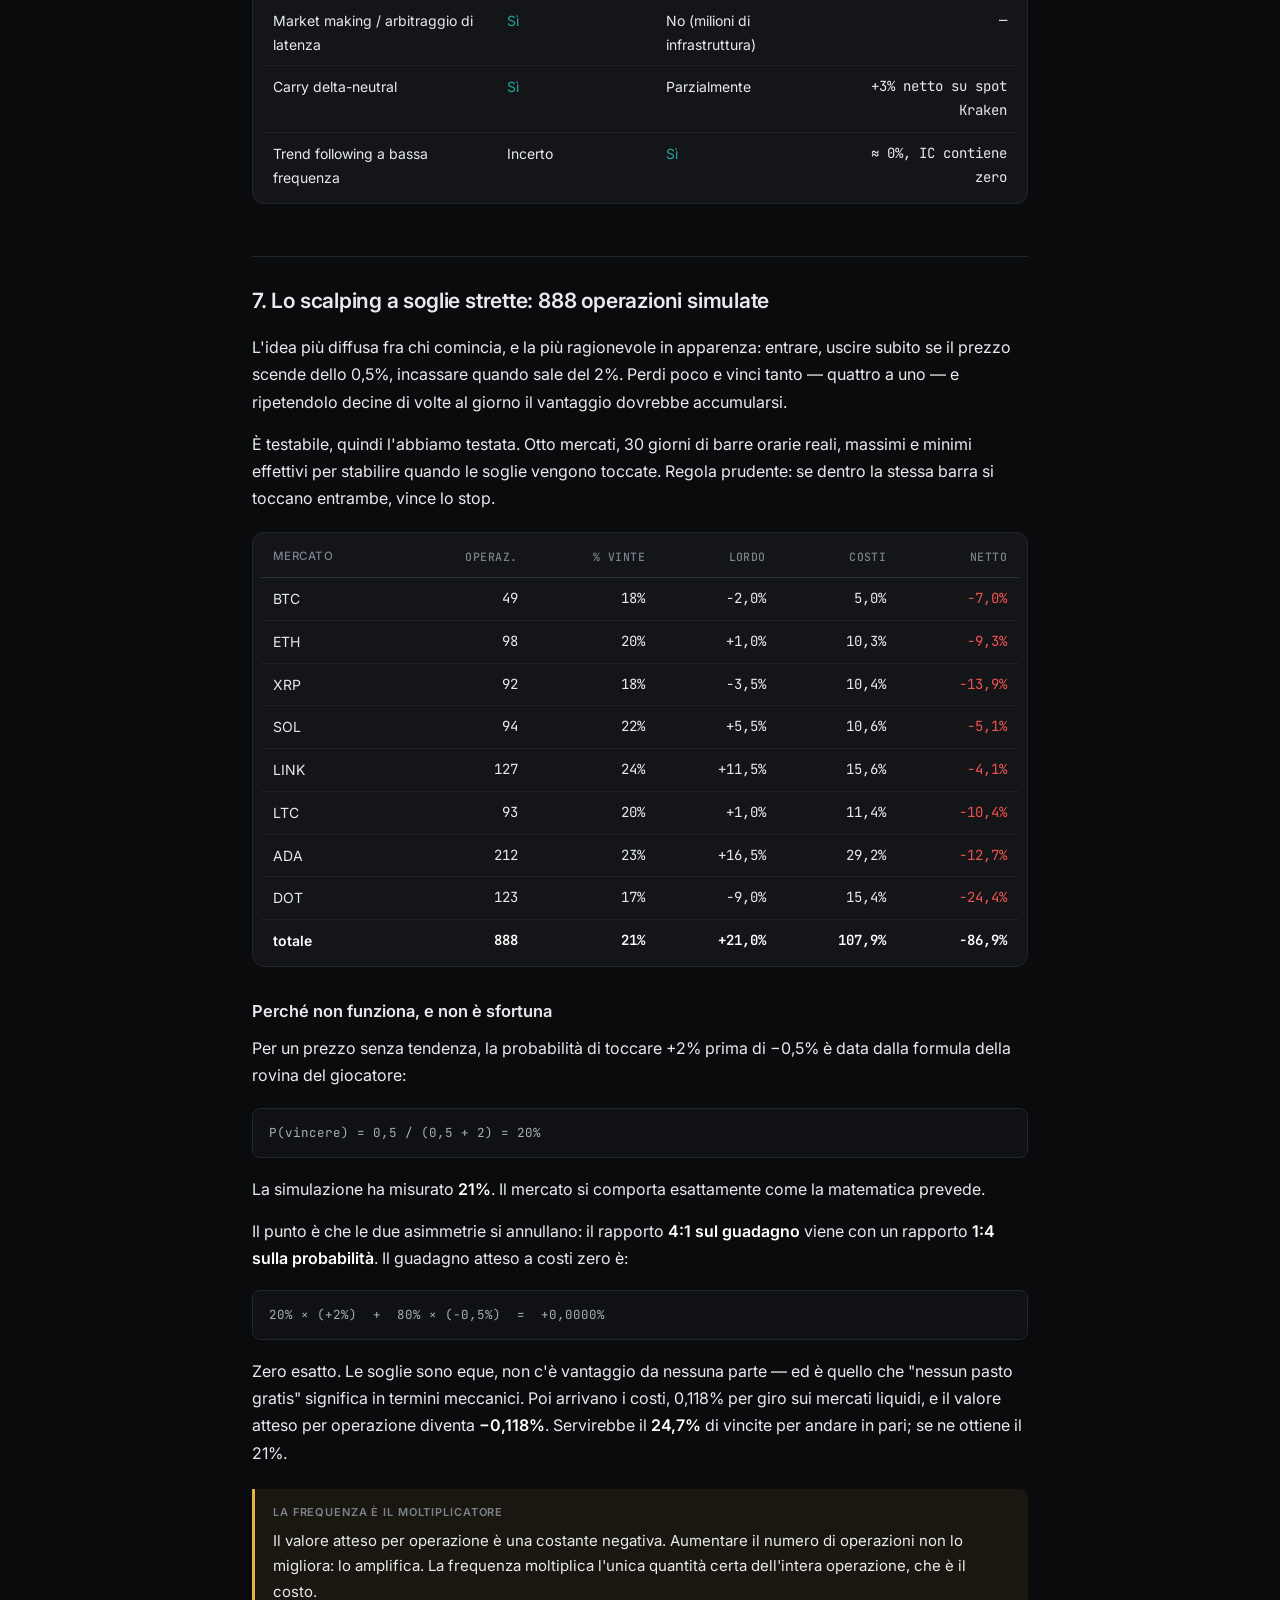
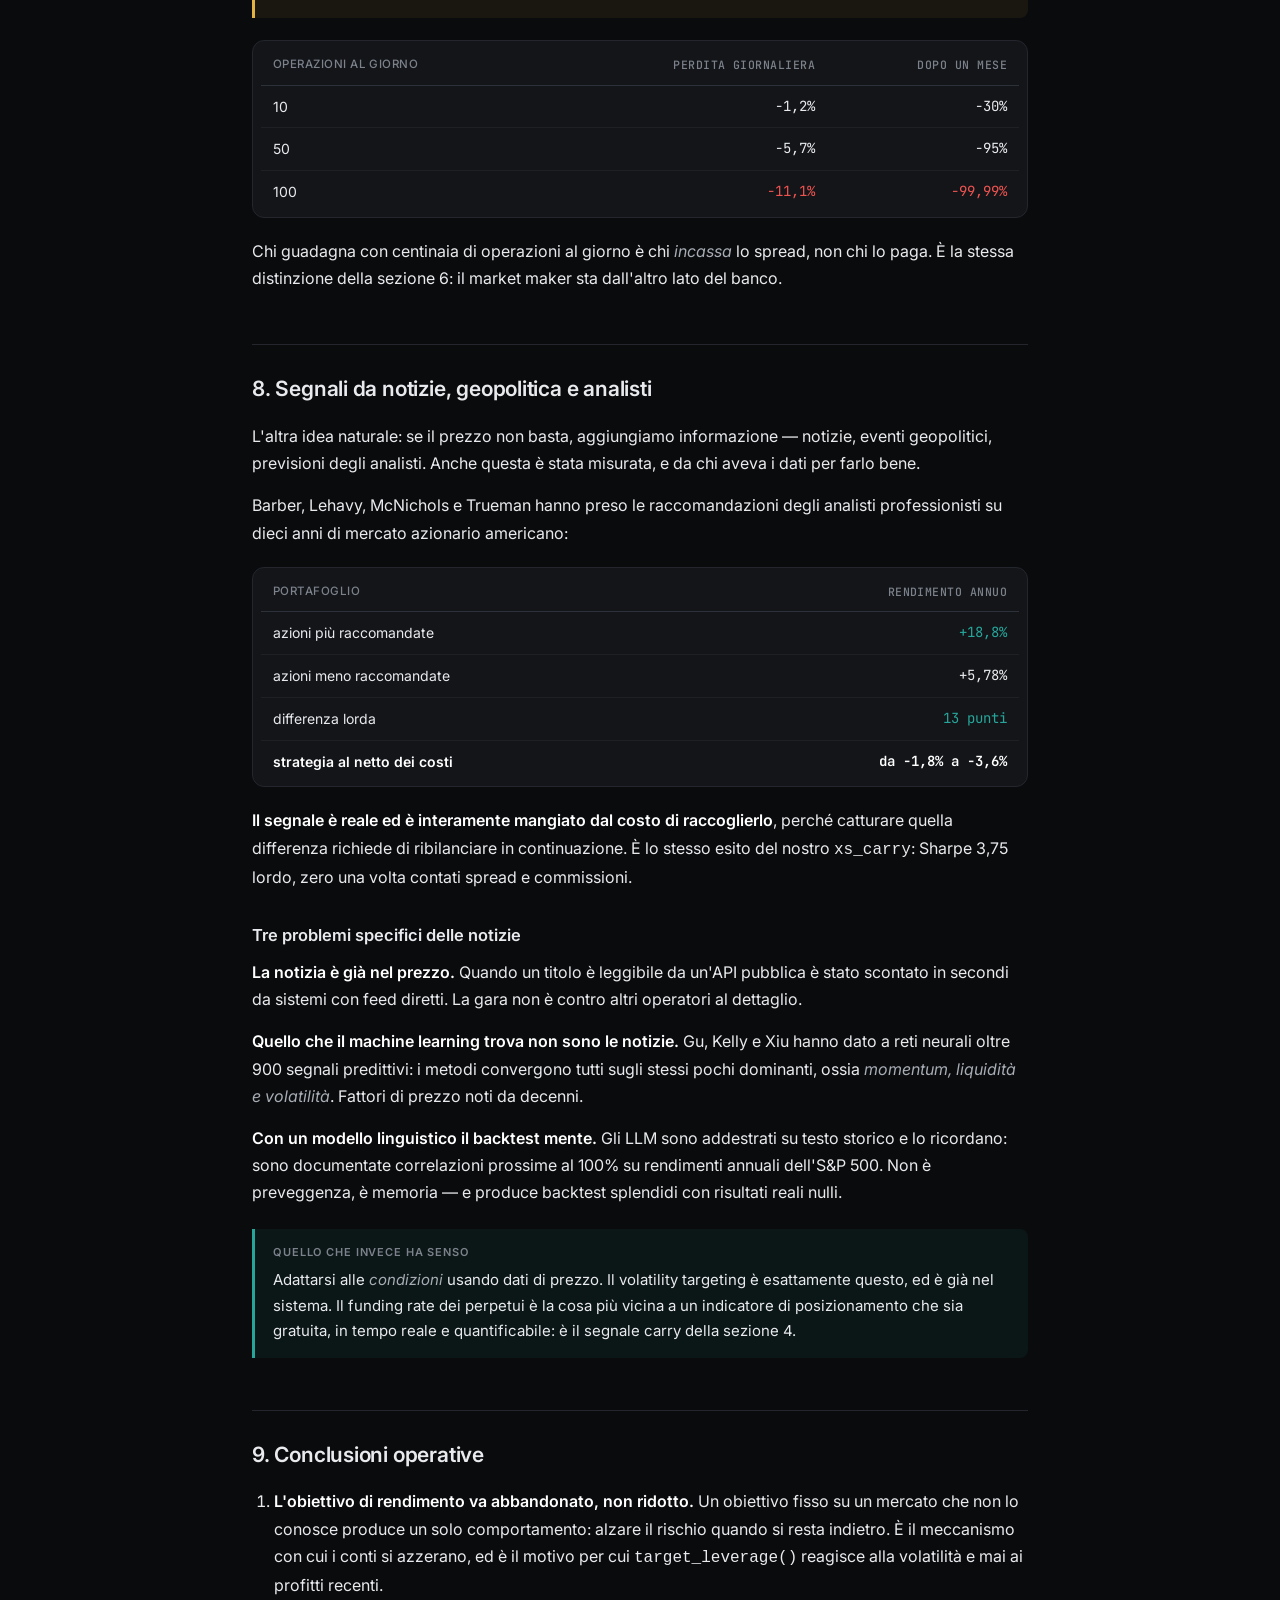
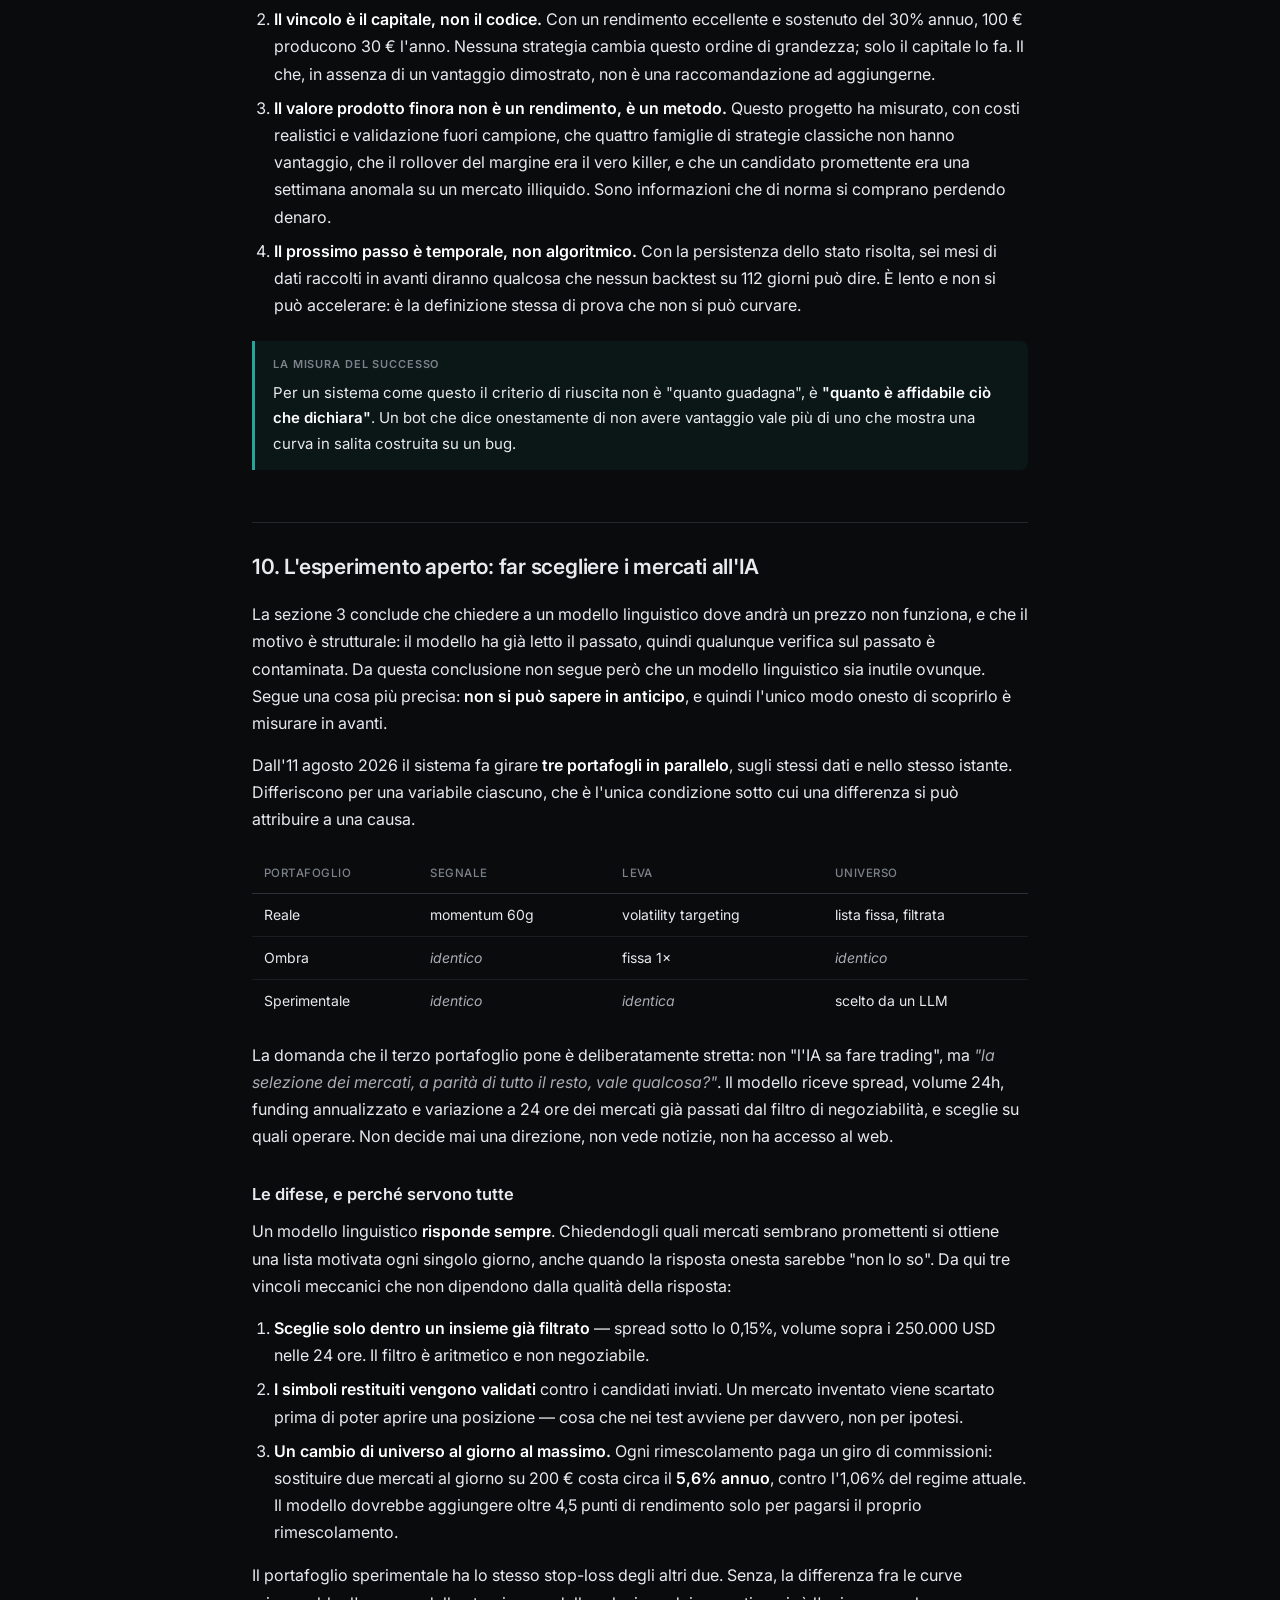
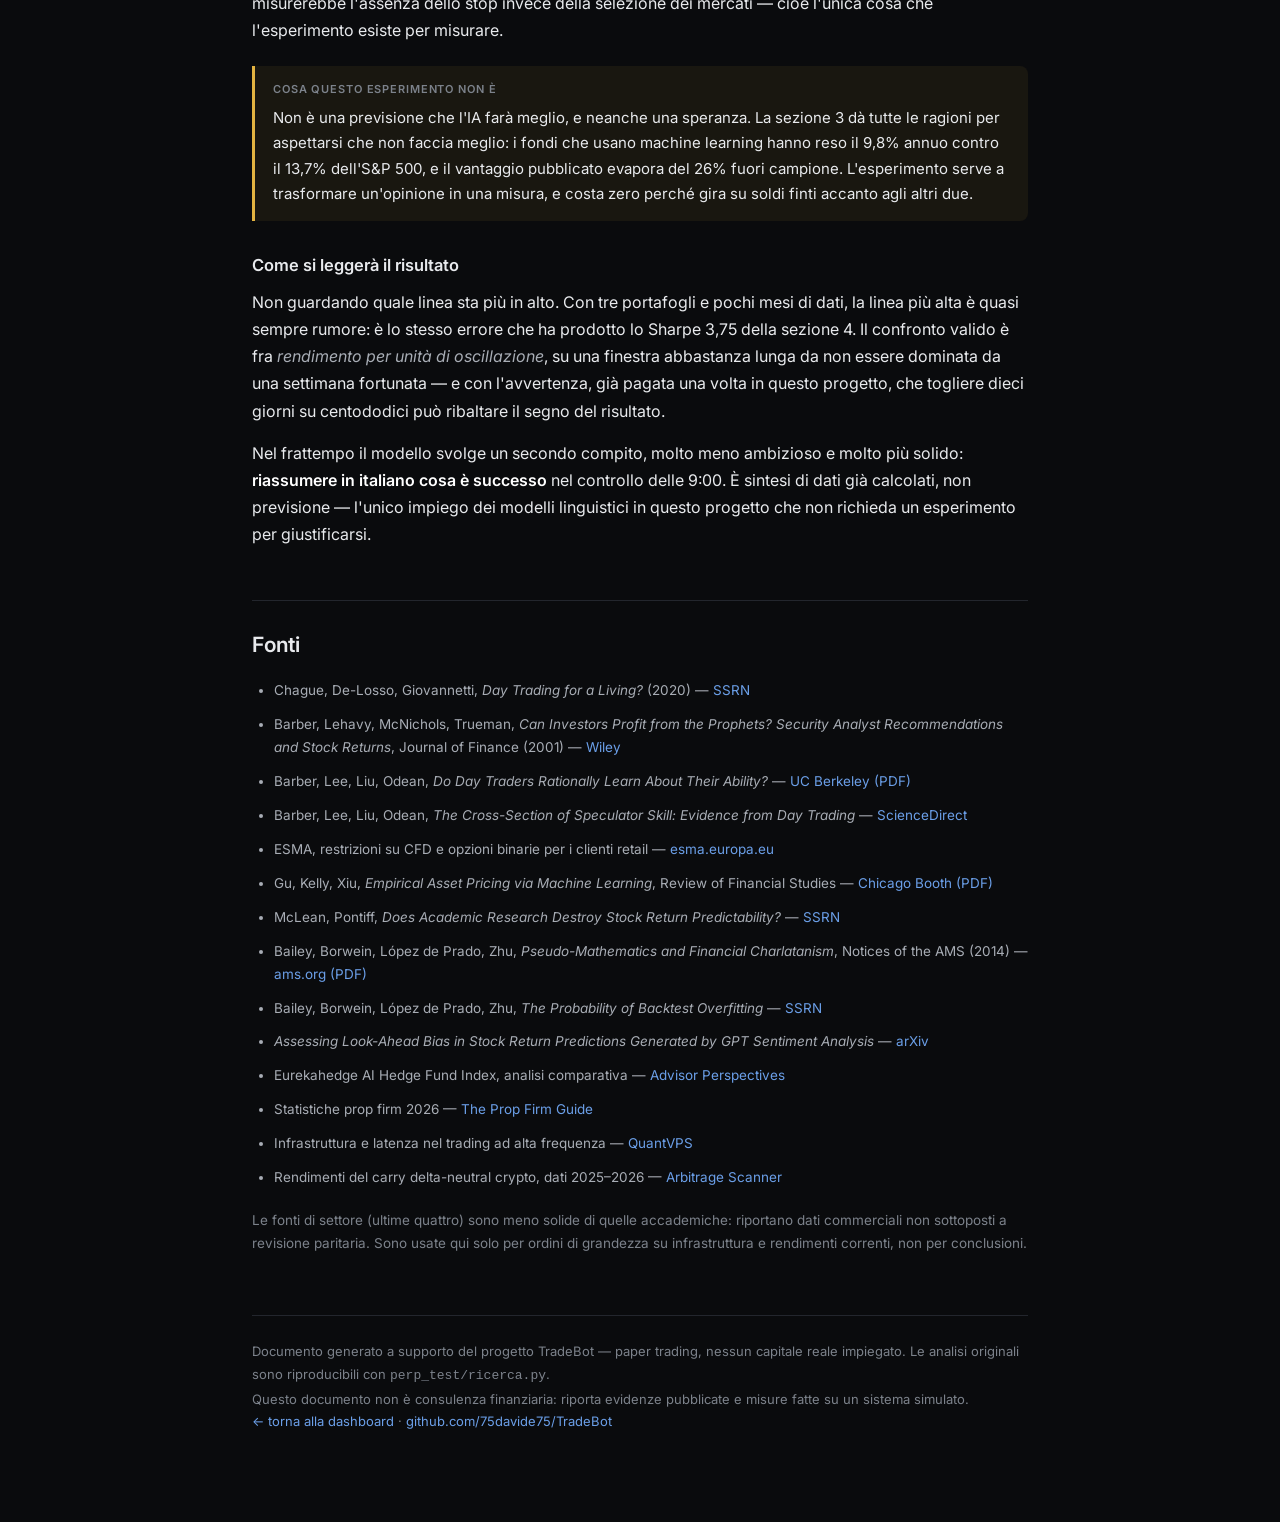
==== commit 4a7845e1: "Terzo portafoglio: l'universo lo sceglie l'IA, e si misura in avanti Tre portafogli in parallelo, su" ====
--- a/docs/ricerca.html
+++ b/docs/ricerca.html
@@ -99,6 +99,7 @@
     <li><a href="#p7">Lo scalping a soglie strette: 888 operazioni simulate</a></li>
     <li><a href="#p8">Segnali da notizie, geopolitica e analisti</a></li>
     <li><a href="#p9">Conclusioni operative</a></li>
+    <li><a href="#p10">L'esperimento aperto: far scegliere i mercati all'IA</a></li>
     <li><a href="#fonti">Fonti</a></li>
   </ol>
 </div>
@@ -570,6 +571,73 @@
 Per un sistema come questo il criterio di riuscita non è "quanto guadagna", è
 <strong>"quanto è affidabile ciò che dichiara"</strong>. Un bot che dice onestamente di non
 avere vantaggio vale più di uno che mostra una curva in salita costruita su un bug.</div>
+
+<h2 id="p10">10. L'esperimento aperto: far scegliere i mercati all'IA</h2>
+
+<p>La sezione 3 conclude che chiedere a un modello linguistico dove andrà un prezzo non
+funziona, e che il motivo è strutturale: il modello ha già letto il passato, quindi qualunque
+verifica sul passato è contaminata. Da questa conclusione non segue però che un modello
+linguistico sia inutile ovunque. Segue una cosa più precisa: <strong>non si può sapere in
+anticipo</strong>, e quindi l'unico modo onesto di scoprirlo è misurare in avanti.</p>
+
+<p>Dall'11 agosto 2026 il sistema fa girare <strong>tre portafogli in parallelo</strong>, sugli
+stessi dati e nello stesso istante. Differiscono per una variabile ciascuno, che è l'unica
+condizione sotto cui una differenza si può attribuire a una causa.</p>
+
+<table>
+<thead><tr><th>Portafoglio</th><th>Segnale</th><th>Leva</th><th>Universo</th></tr></thead>
+<tbody>
+<tr><td>Reale</td><td>momentum 60g</td><td>volatility targeting</td><td>lista fissa, filtrata</td></tr>
+<tr><td>Ombra</td><td><em>identico</em></td><td>fissa 1×</td><td><em>identico</em></td></tr>
+<tr><td>Sperimentale</td><td><em>identico</em></td><td><em>identica</em></td><td>scelto da un LLM</td></tr>
+</tbody></table>
+
+<p>La domanda che il terzo portafoglio pone è deliberatamente stretta: non "l'IA sa fare
+trading", ma <em>"la selezione dei mercati, a parità di tutto il resto, vale qualcosa?"</em>.
+Il modello riceve spread, volume 24h, funding annualizzato e variazione a 24 ore dei mercati
+già passati dal filtro di negoziabilità, e sceglie su quali operare. Non decide mai una
+direzione, non vede notizie, non ha accesso al web.</p>
+
+<h3>Le difese, e perché servono tutte</h3>
+<p>Un modello linguistico <strong>risponde sempre</strong>. Chiedendogli quali mercati sembrano
+promettenti si ottiene una lista motivata ogni singolo giorno, anche quando la risposta onesta
+sarebbe "non lo so". Da qui tre vincoli meccanici che non dipendono dalla qualità della
+risposta:</p>
+<ol>
+<li><strong>Sceglie solo dentro un insieme già filtrato</strong> — spread sotto lo 0,15%,
+volume sopra i 250.000 USD nelle 24 ore. Il filtro è aritmetico e non negoziabile.</li>
+<li><strong>I simboli restituiti vengono validati</strong> contro i candidati inviati. Un
+mercato inventato viene scartato prima di poter aprire una posizione — cosa che nei test
+avviene per davvero, non per ipotesi.</li>
+<li><strong>Un cambio di universo al giorno al massimo.</strong> Ogni rimescolamento paga un
+giro di commissioni: sostituire due mercati al giorno su 200 € costa circa il <strong>5,6%
+annuo</strong>, contro l'1,06% del regime attuale. Il modello dovrebbe aggiungere oltre 4,5
+punti di rendimento solo per pagarsi il proprio rimescolamento.</li>
+</ol>
+
+<p>Il portafoglio sperimentale ha lo stesso stop-loss degli altri due. Senza, la differenza fra
+le curve misurerebbe l'assenza dello stop invece della selezione dei mercati — cioè l'unica
+cosa che l'esperimento esiste per misurare.</p>
+
+<div class="nota attenzione"><span class="et">Cosa questo esperimento non è</span>
+Non è una previsione che l'IA farà meglio, e neanche una speranza. La sezione 3 dà tutte le
+ragioni per aspettarsi che non faccia meglio: i fondi che usano machine learning hanno reso il
+9,8% annuo contro il 13,7% dell'S&amp;P 500, e il vantaggio pubblicato evapora del 26% fuori
+campione. L'esperimento serve a trasformare un'opinione in una misura, e costa zero perché
+gira su soldi finti accanto agli altri due.</div>
+
+<h3>Come si leggerà il risultato</h3>
+<p>Non guardando quale linea sta più in alto. Con tre portafogli e pochi mesi di dati, la linea
+più alta è quasi sempre rumore: è lo stesso errore che ha prodotto lo Sharpe 3,75 della sezione
+4. Il confronto valido è fra <em>rendimento per unità di oscillazione</em>, su una finestra
+abbastanza lunga da non essere dominata da una settimana fortunata — e con l'avvertenza, già
+pagata una volta in questo progetto, che togliere dieci giorni su centododici può ribaltare il
+segno del risultato.</p>
+
+<p>Nel frattempo il modello svolge un secondo compito, molto meno ambizioso e molto più solido:
+<strong>riassumere in italiano cosa è successo</strong> nel controllo delle 9:00. È sintesi di
+dati già calcolati, non previsione — l'unico impiego dei modelli linguistici in questo progetto
+che non richieda un esperimento per giustificarsi.</p>
 
 <h2 id="fonti">Fonti</h2>
 <ul class="fonti">
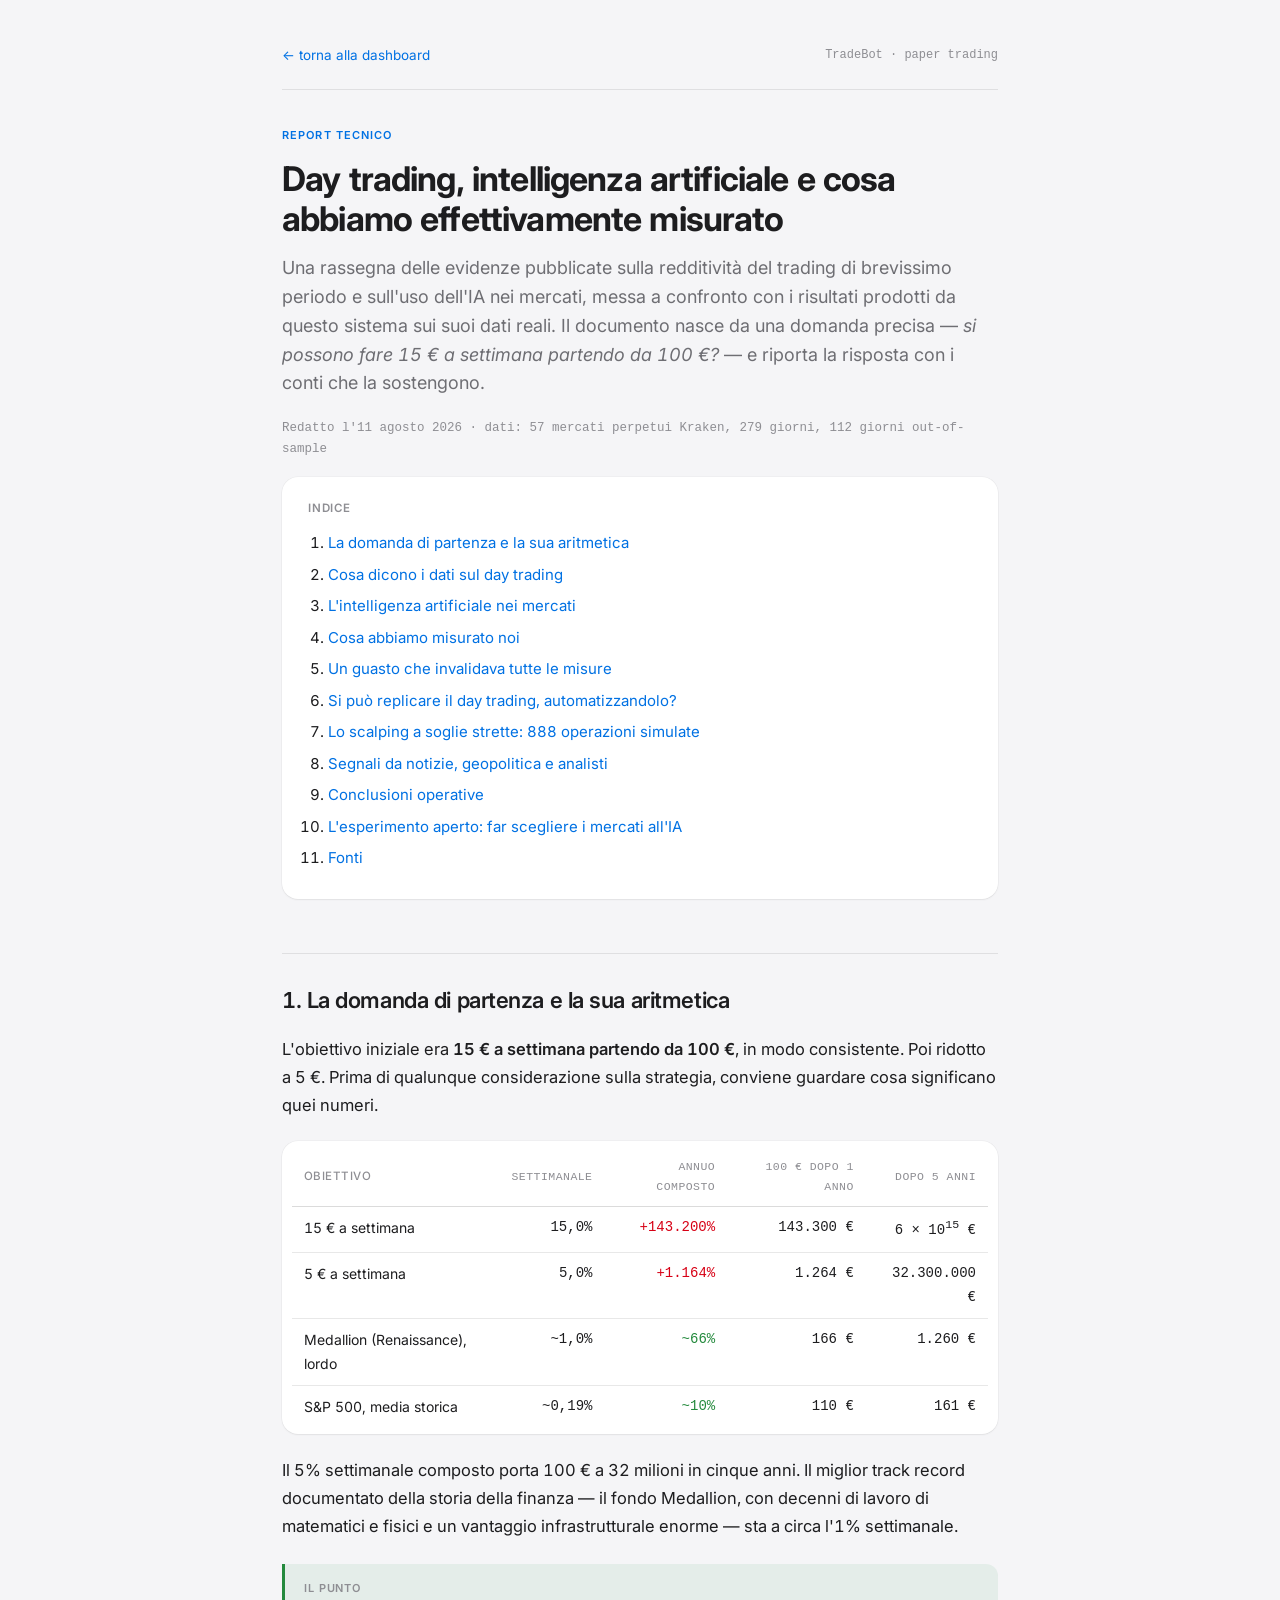
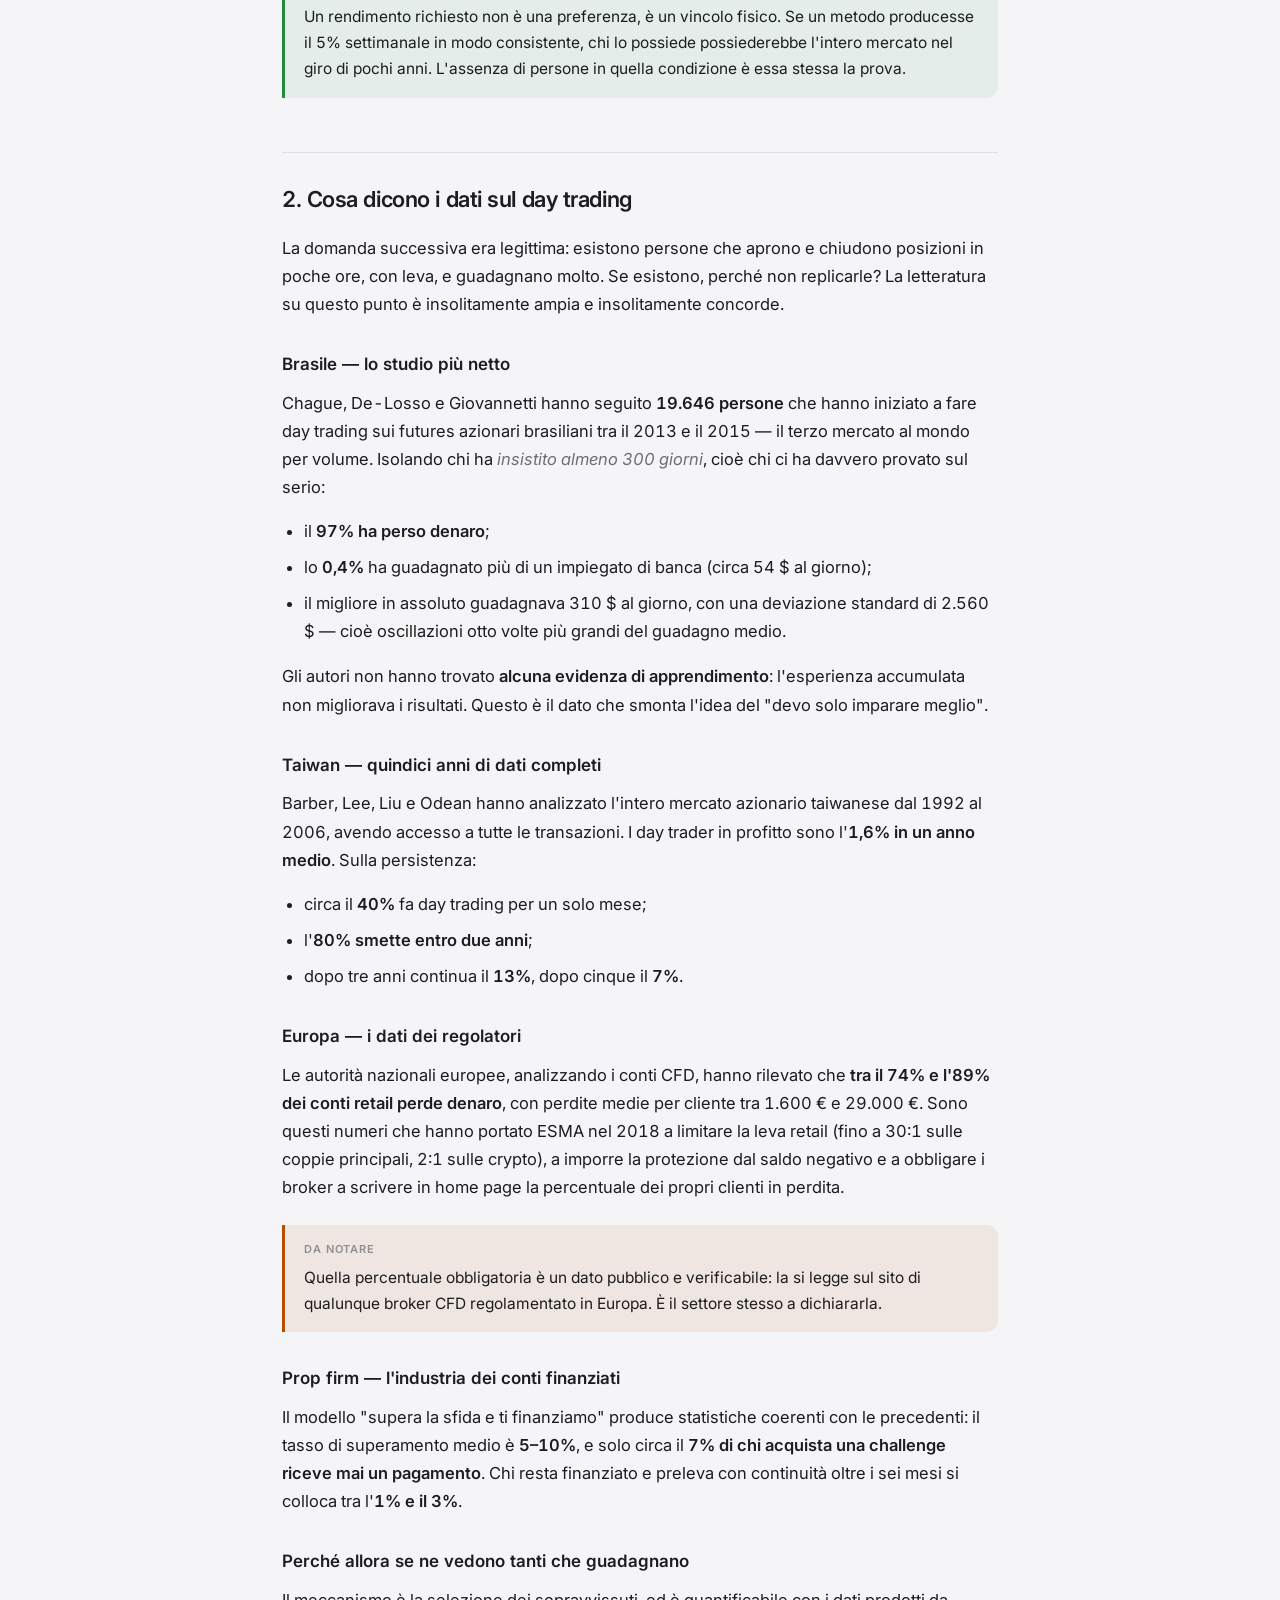
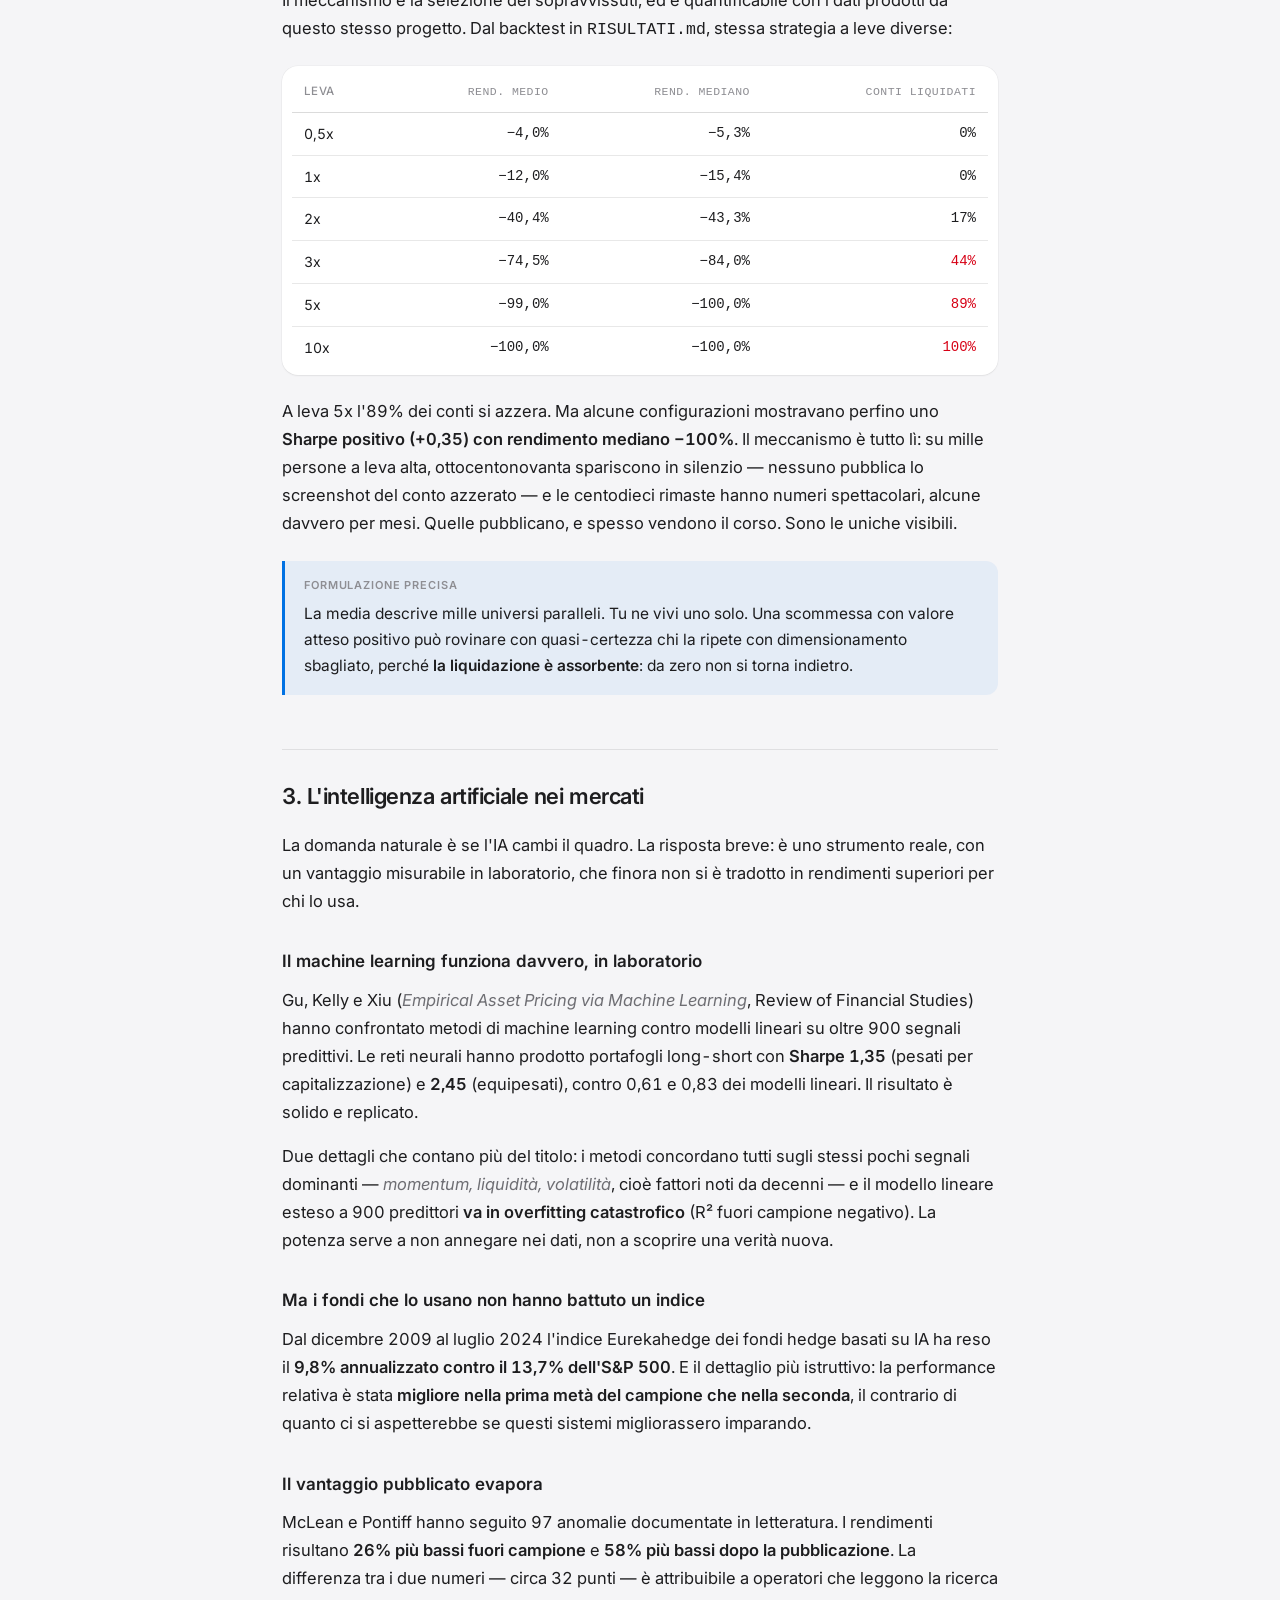
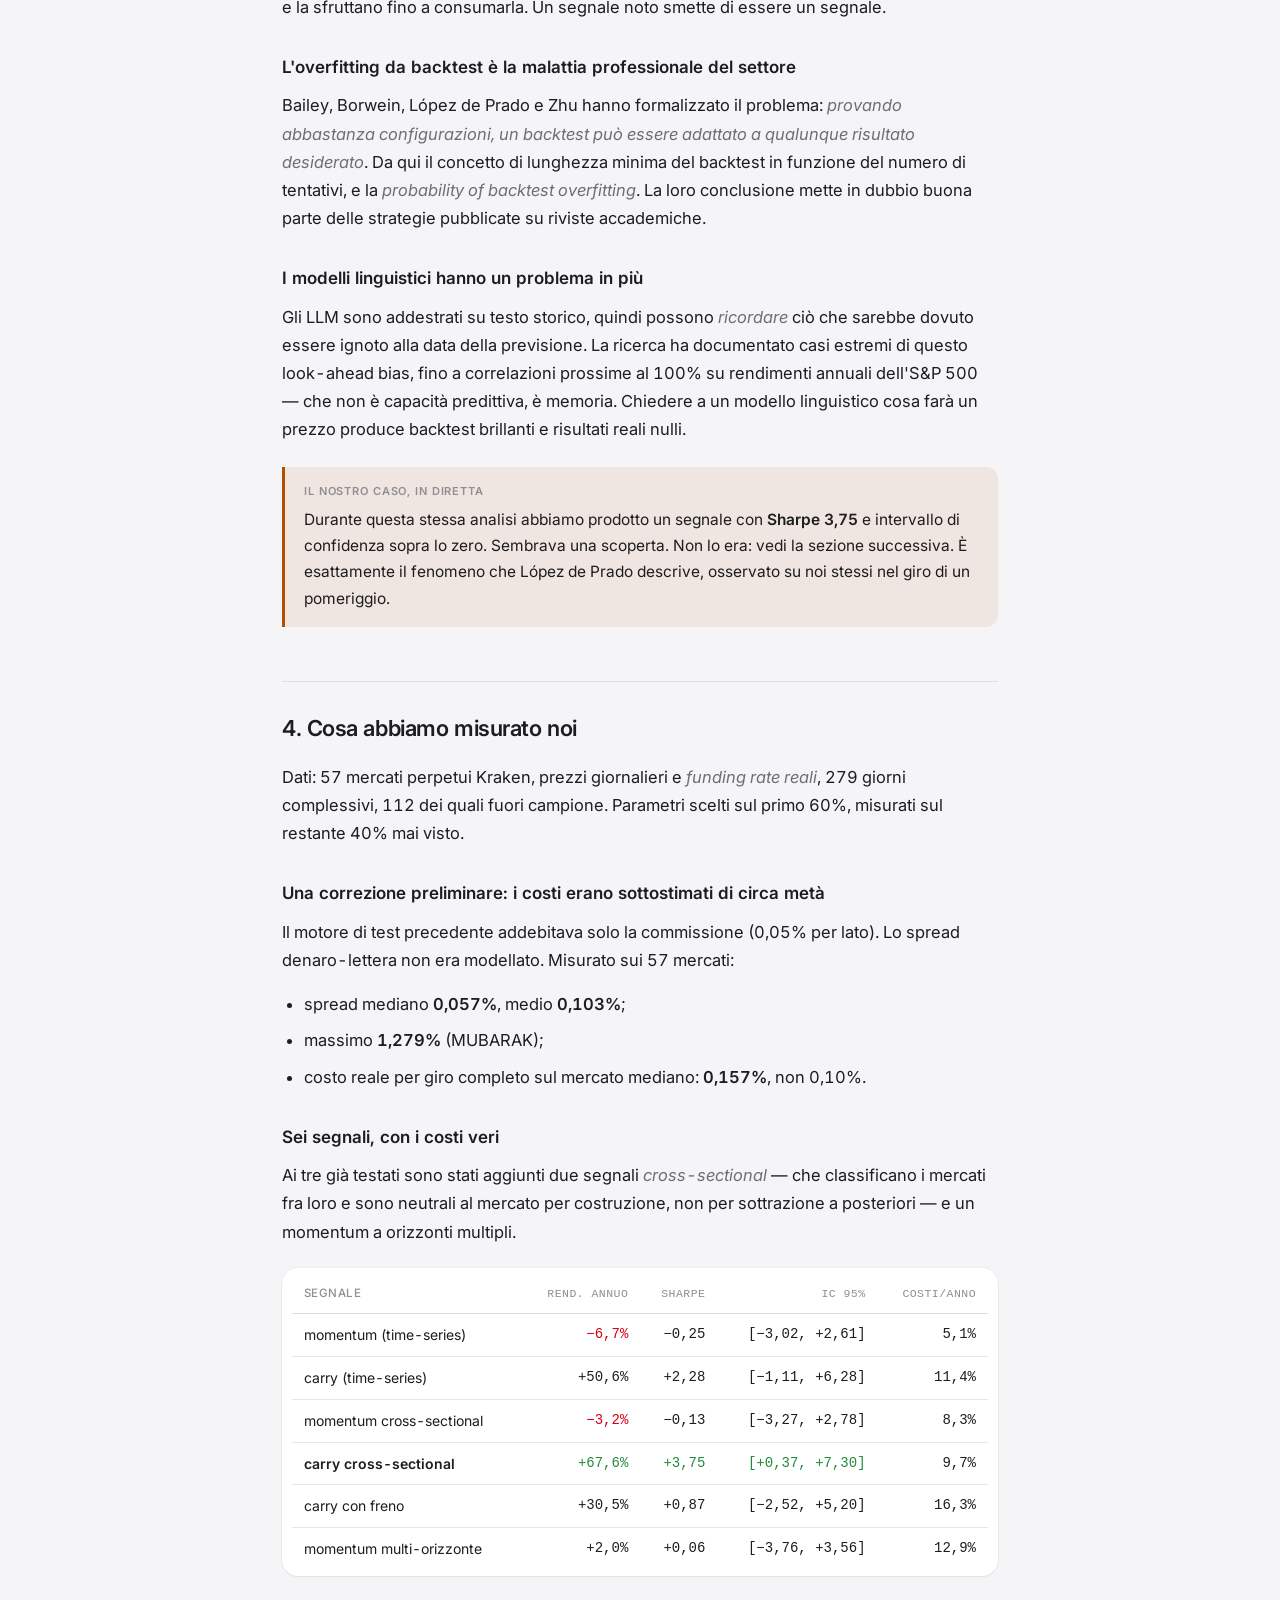
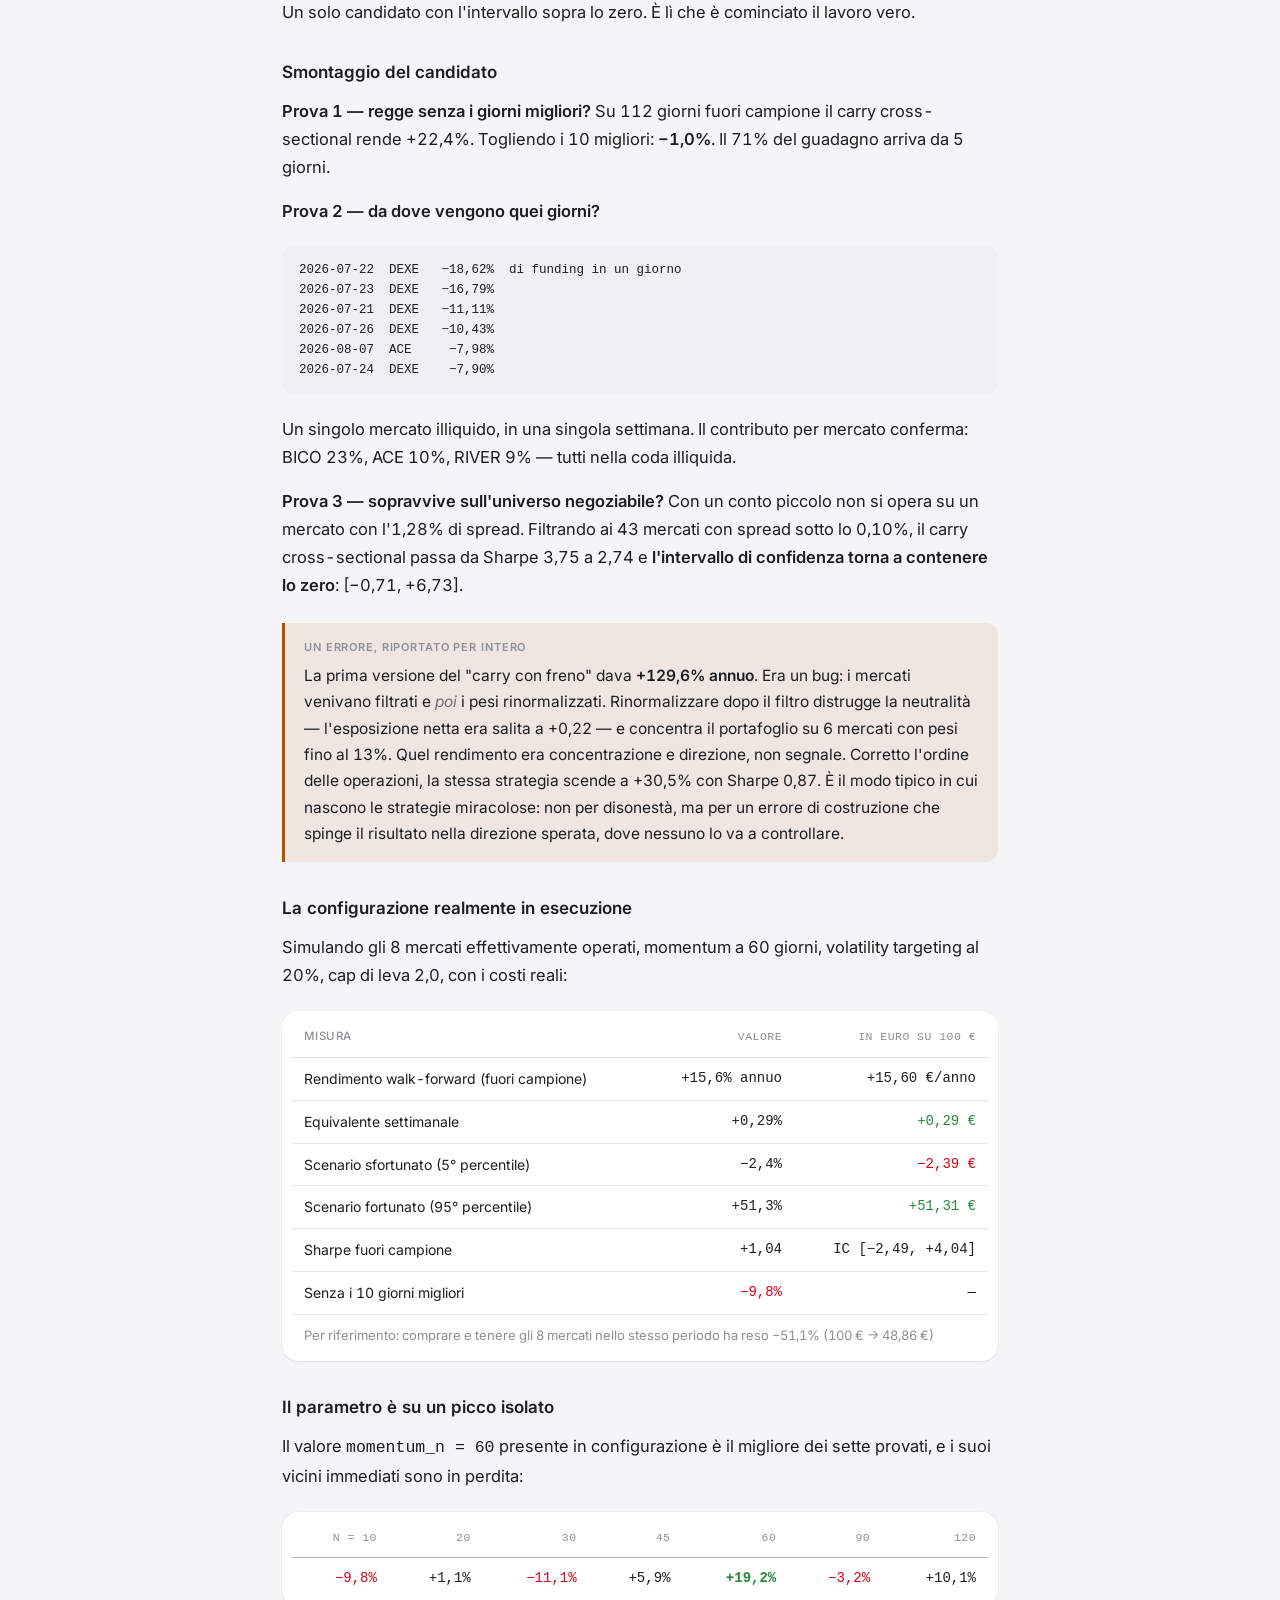
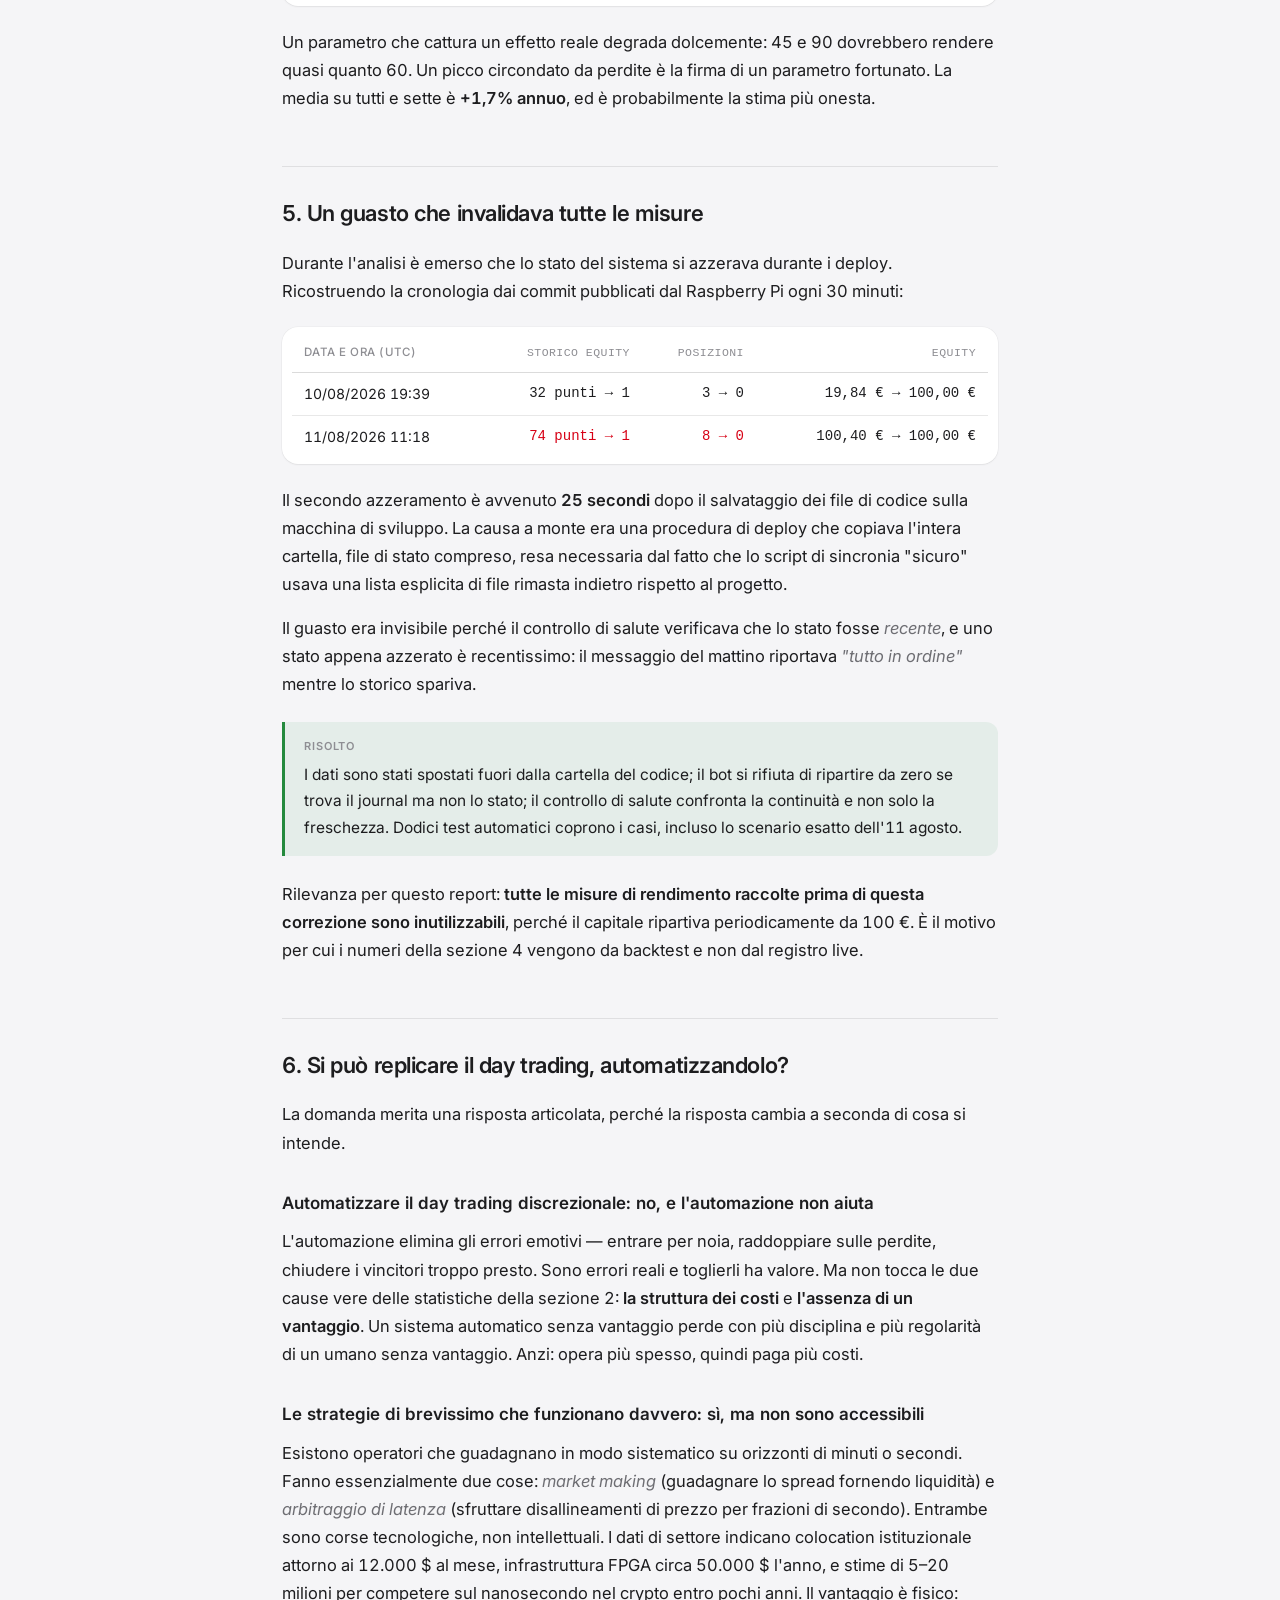
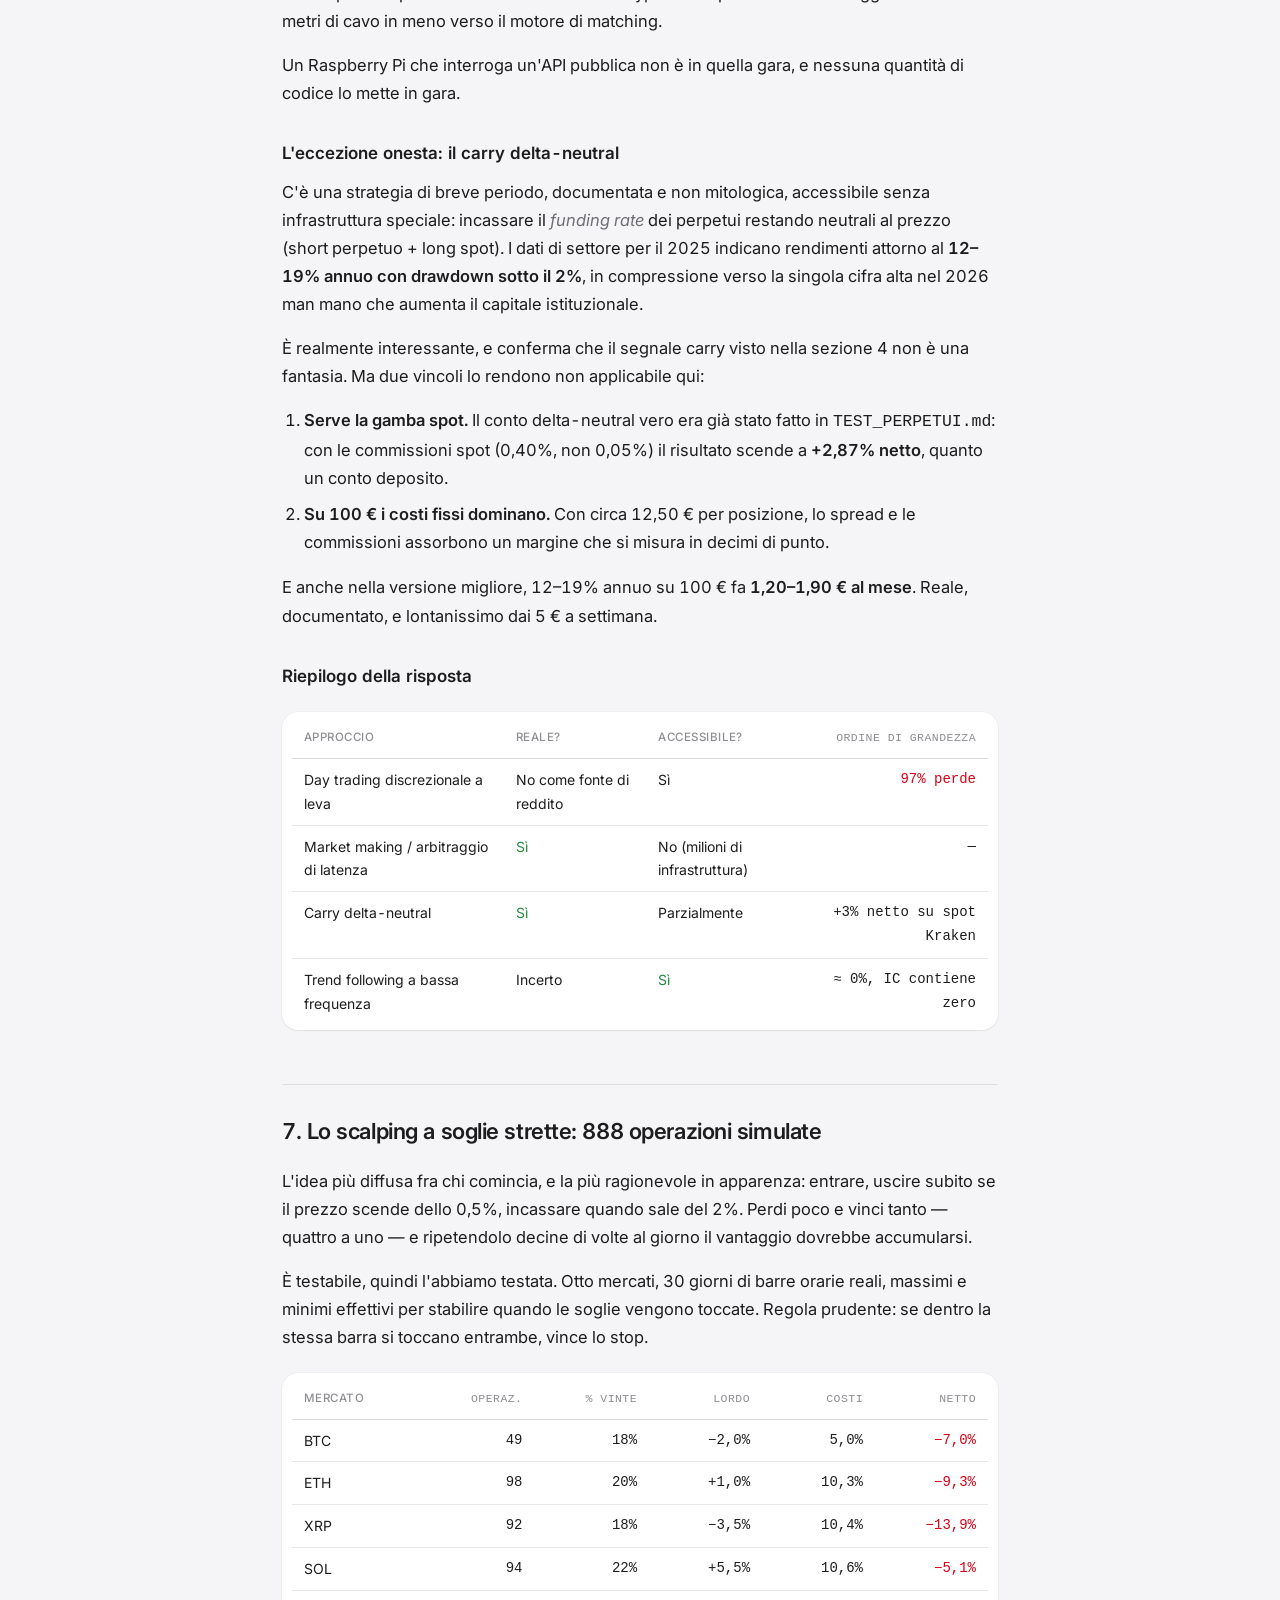
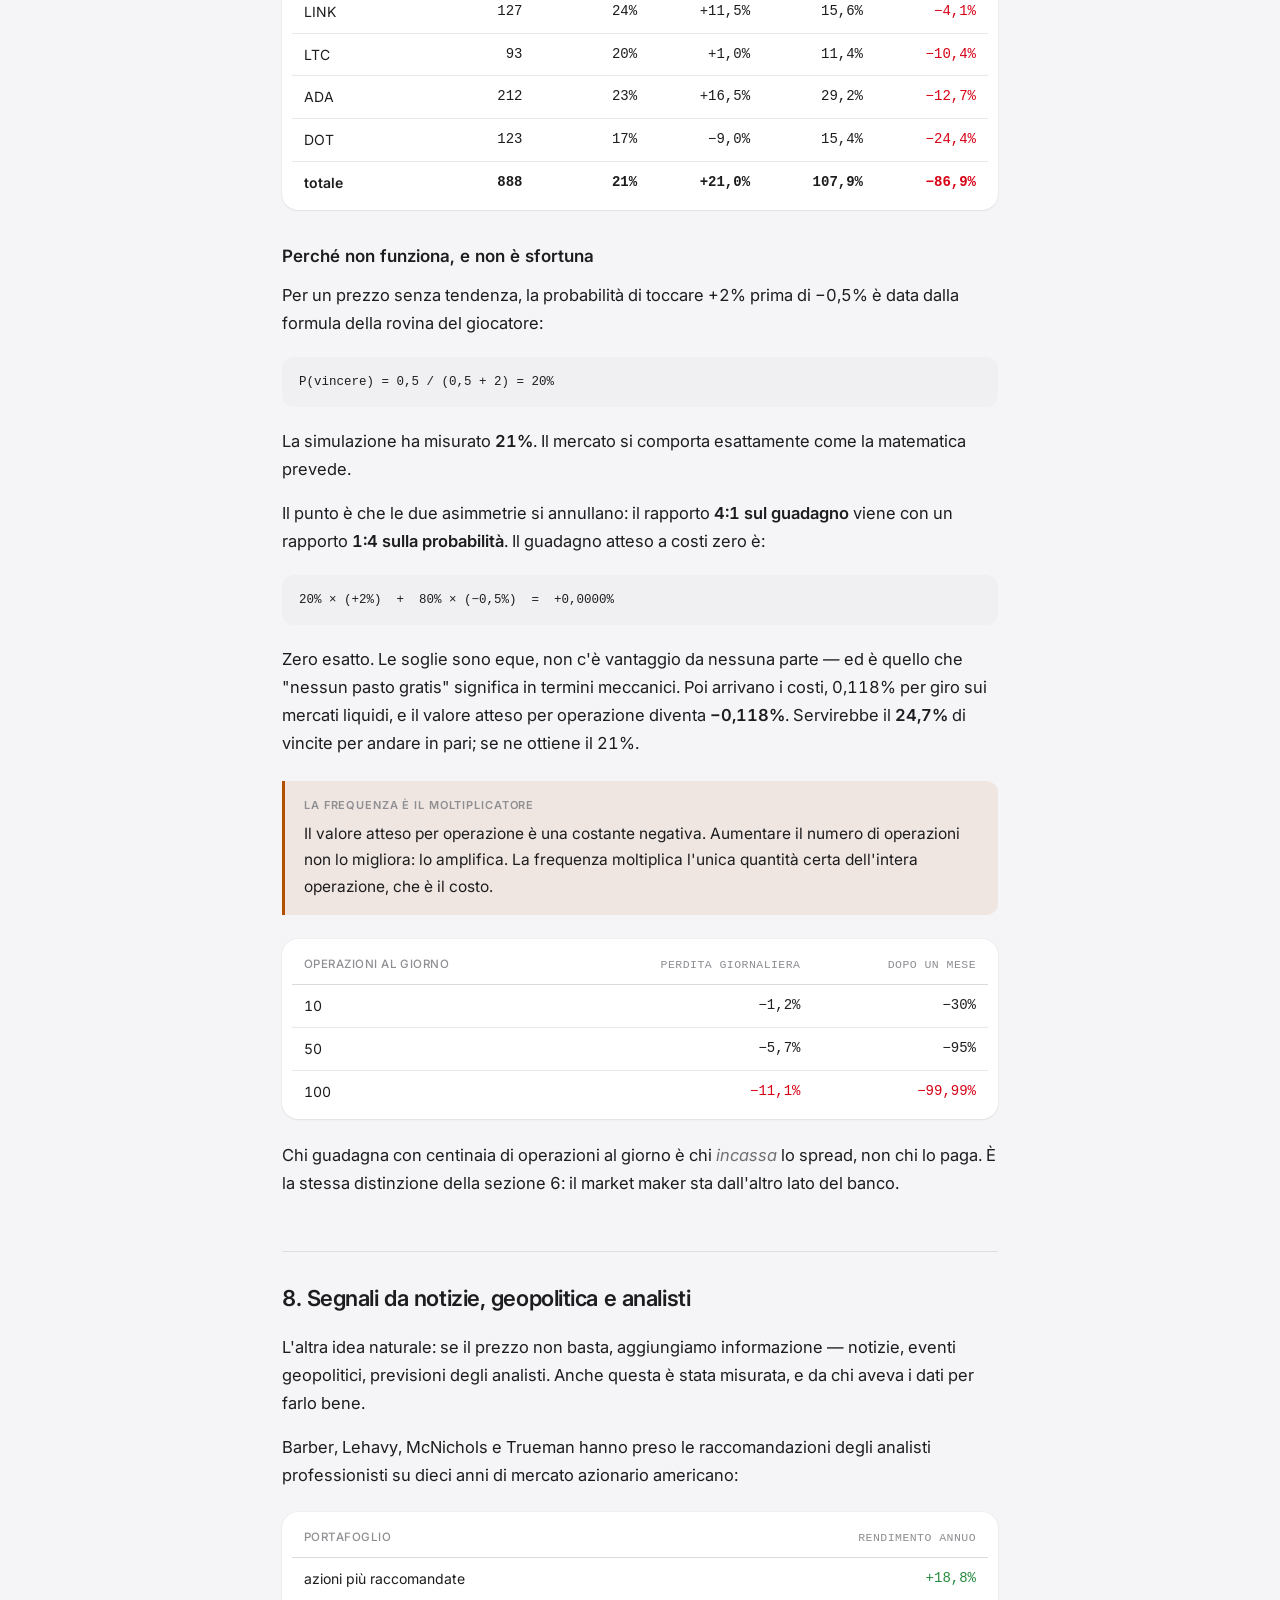
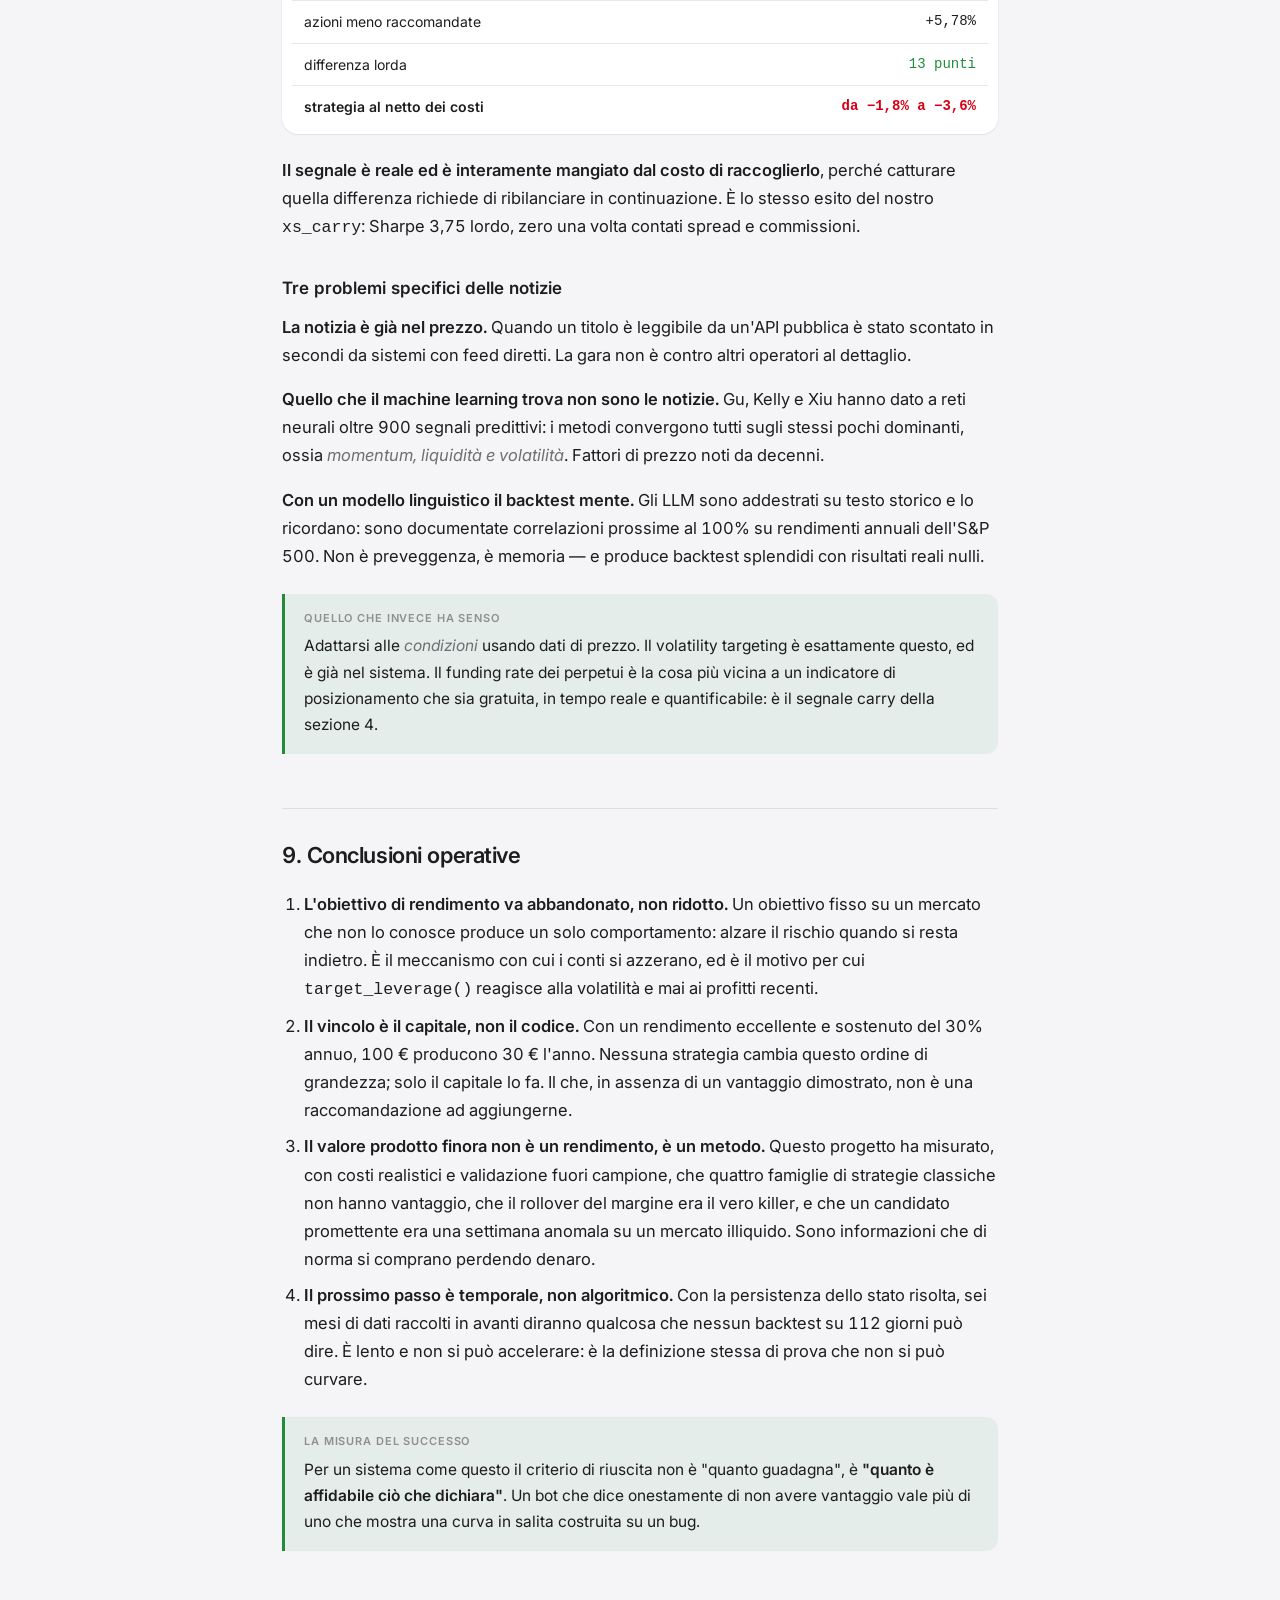
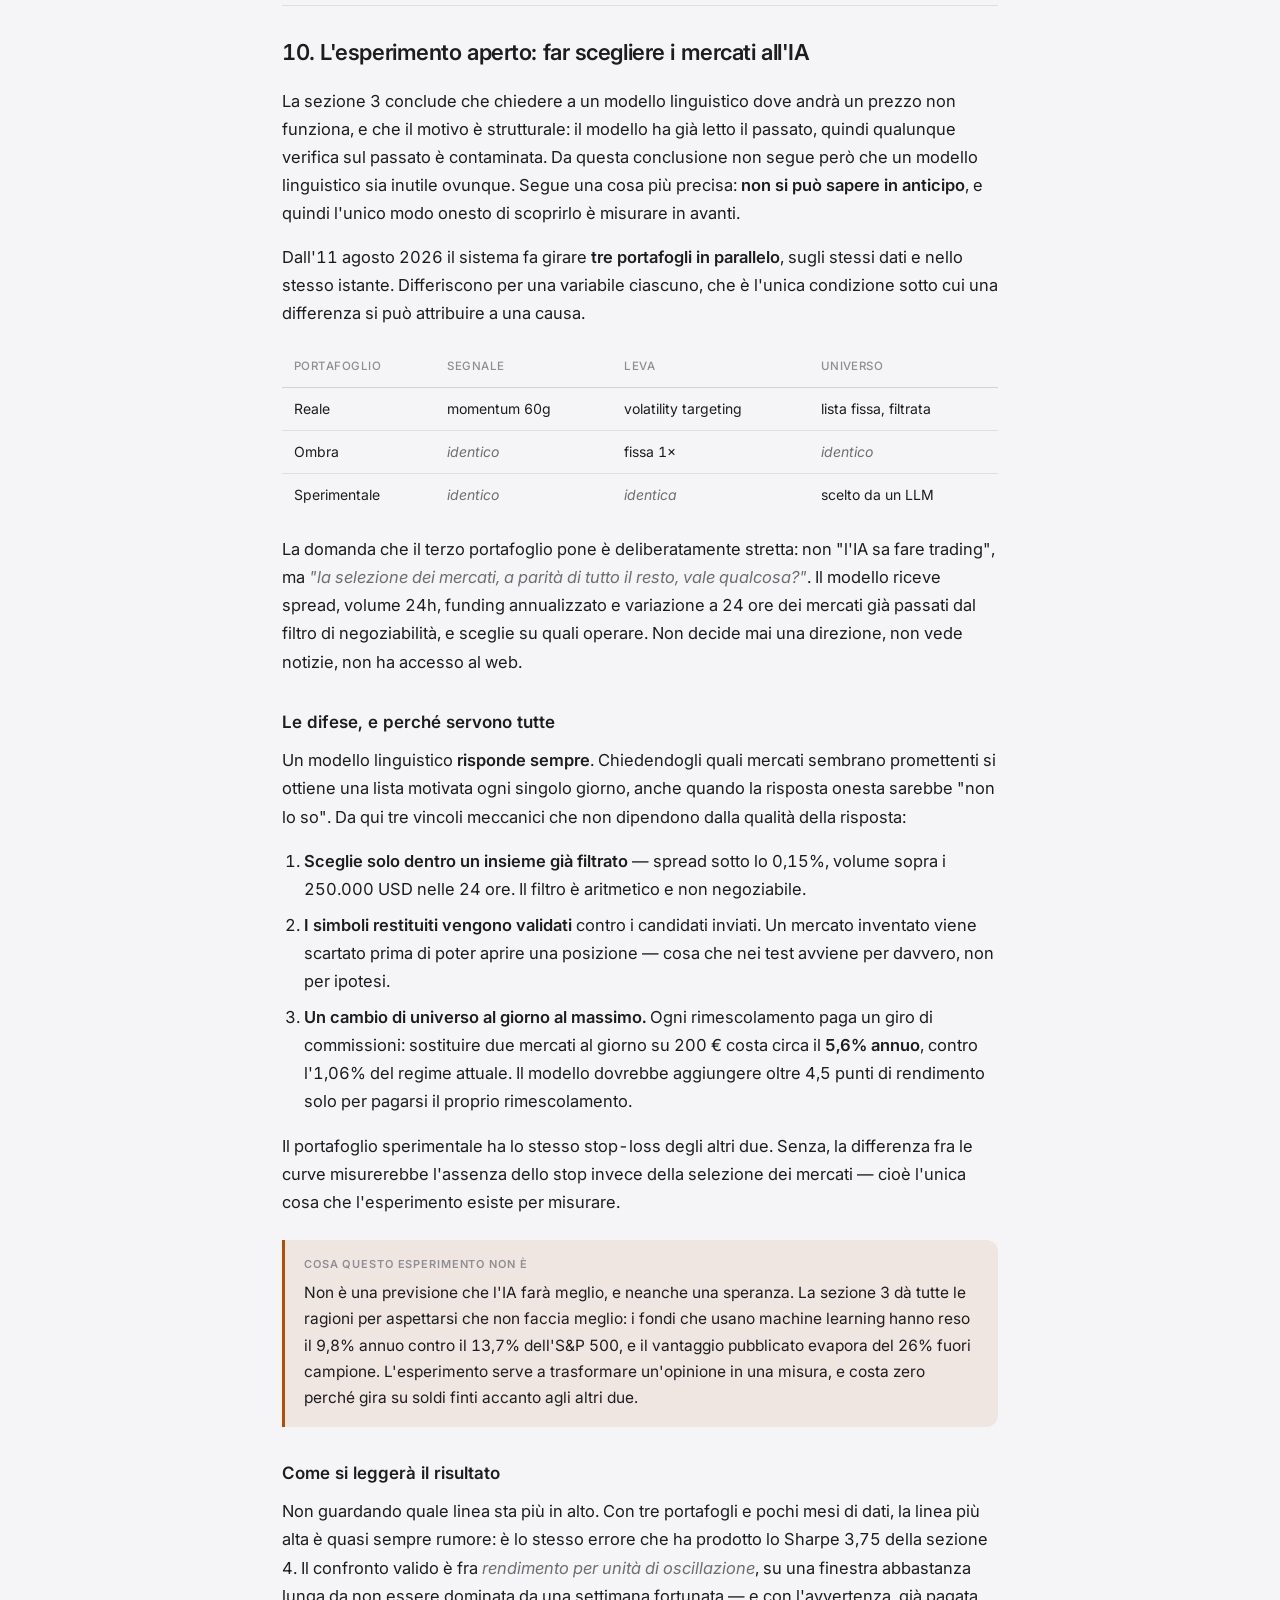
==== commit a29cbe45: "Il report tecnico passa allo stile nuovo, e la palette diventa una sola ricerca.html aveva una copia" ====
--- a/docs/ricerca.html
+++ b/docs/ricerca.html
@@ -1,76 +1,13 @@
 <!DOCTYPE html><html lang="it"><head>
 <meta charset="utf-8"><meta name="viewport" content="width=device-width,initial-scale=1">
 <title>TradeBot — Ricerca: day trading, IA e cosa abbiamo misurato</title>
+<meta name="color-scheme" content="light dark">
 <link rel="preconnect" href="https://fonts.googleapis.com">
-<link href="https://fonts.googleapis.com/css2?family=Inter:wght@400;500;600;700&family=JetBrains+Mono:wght@400;500&display=swap" rel="stylesheet">
-<style>
-:root{
-  --bg:#0a0b0d; --surf:#131519; --surf2:#1a1d23; --line:#23262d; --line2:#2d313a;
-  --txt:#e8eaed; --dim:#a8adb5; --faint:#7c828b;
-  --up:#26a69a; --down:#ef5350; --accent:#3b82f6; --warn:#e3b341;
-}
-*{box-sizing:border-box;margin:0;padding:0}
-body{background:var(--bg);color:var(--txt);font:16px/1.7 Inter,-apple-system,sans-serif;
-     -webkit-font-smoothing:antialiased}
-.wrap{max-width:820px;margin:0 auto;padding:40px 22px 100px}
-.mono{font-family:'JetBrains Mono',monospace;font-variant-numeric:tabular-nums}
-
-.top{display:flex;align-items:center;justify-content:space-between;gap:16px;
-     flex-wrap:wrap;padding-bottom:22px;border-bottom:1px solid var(--line);margin-bottom:34px}
-.back{font-size:13.5px;color:#6b9fe8;text-decoration:none}
-.back:hover{text-decoration:underline}
-h1{font-size:30px;font-weight:700;letter-spacing:-.02em;line-height:1.25;margin-bottom:12px}
-.occhiello{font-size:11px;font-weight:600;letter-spacing:.1em;text-transform:uppercase;
-     color:#7ba9f5;margin-bottom:14px}
-.sommario{font-size:17px;color:var(--dim);line-height:1.65;margin-bottom:8px}
-.data{font-size:12.5px;color:var(--faint);margin-top:18px}
-
-h2{font-size:21px;font-weight:600;letter-spacing:-.01em;margin:52px 0 16px;
-   padding-top:26px;border-top:1px solid var(--line)}
-h3{font-size:16.5px;font-weight:600;margin:30px 0 10px;color:var(--txt)}
-p{margin-bottom:15px}
-ul,ol{margin:0 0 16px 22px}li{margin-bottom:7px}
-a{color:#6b9fe8;text-decoration:none}a:hover{text-decoration:underline}
-strong{font-weight:600;color:#fff}
-em{color:var(--dim)}
-
-.toc{background:var(--surf);border:1px solid var(--line);border-radius:12px;
-     padding:20px 24px;margin-bottom:14px}
-.toc div{font-size:11.5px;font-weight:600;letter-spacing:.07em;text-transform:uppercase;
-     color:var(--faint);margin-bottom:12px}
-.toc ol{margin:0 0 0 20px;font-size:14.5px}
-.toc li{margin-bottom:5px}
-
-table{width:100%;border-collapse:collapse;font-size:14px;margin:20px 0}
-th{text-align:left;padding:10px 12px;color:var(--faint);font-weight:500;font-size:11.5px;
-   letter-spacing:.04em;text-transform:uppercase;border-bottom:1px solid var(--line2)}
-td{padding:9px 12px;border-bottom:1px solid rgba(35,38,45,.7);vertical-align:top}
-tr:last-child td{border-bottom:0}
-td.n,th.n{text-align:right;font-family:'JetBrains Mono',monospace;font-variant-numeric:tabular-nums}
-.up{color:var(--up)}.down{color:var(--down)}
-.tabellabox{overflow-x:auto;-webkit-overflow-scrolling:touch;
-     background:var(--surf);border:1px solid var(--line);border-radius:12px;padding:4px 8px;margin:20px 0}
-.tabellabox table{margin:0}
-
-.nota{border-left:3px solid var(--accent);background:rgba(59,130,246,.06);
-      padding:14px 18px;margin:22px 0;border-radius:0 8px 8px 0;font-size:15px}
-.attenzione{border-left-color:var(--warn);background:rgba(227,179,65,.07)}
-.chiave{border-left-color:var(--up);background:rgba(38,166,154,.07)}
-.nota .et{display:block;font-size:11px;font-weight:600;letter-spacing:.08em;
-      text-transform:uppercase;color:var(--faint);margin-bottom:6px}
-
-pre{background:#0f1114;border:1px solid var(--line);border-radius:8px;padding:14px 16px;
-    overflow-x:auto;font-family:'JetBrains Mono',monospace;font-size:12.5px;line-height:1.6;
-    color:var(--dim);margin:18px 0}
-
-.fonti{font-size:13.5px;color:var(--dim)}
-.fonti li{margin-bottom:11px}
-footer{margin-top:60px;padding-top:24px;border-top:1px solid var(--line);
-       color:var(--faint);font-size:13px;line-height:1.75}
-@media(max-width:640px){
-  .wrap{padding:26px 16px 70px}h1{font-size:24px}h2{font-size:19px}body{font-size:15.5px}
-}
-</style></head><body>
+<link href="https://fonts.googleapis.com/css2?family=Inter:wght@400;500;600;700&display=swap" rel="stylesheet">
+<!-- tema.css: palette e tipografia, condivise con la dashboard.
+     ?v= va incrementato a ogni pubblicazione — GitHub Pages serve con cache. -->
+<link rel="stylesheet" href="tema.css?v=3">
+<link rel="stylesheet" href="ricerca.css?v=3"></head><body>
 <div class="wrap">
 
 <div class="top">
--- a/docs/tema.css
+++ b/docs/tema.css
@@ -0,0 +1,44 @@
+/* Fondamento condiviso da dashboard e report tecnico.
+
+   Sta in un file suo perche' due pagine con due copie della stessa palette
+   sono due palette che divergono: si aggiusta un colore su una, e l'altra
+   resta indietro senza che nessuno se ne accorga finche' non le si guarda
+   affiancate.
+
+   Palette di sistema Apple. Nessun colore va scritto per valore altrove — i
+   grafici della dashboard sono su canvas e non ereditano nulla dal CSS,
+   quindi devono poter LEGGERE queste variabili e riapplicarle al cambio
+   tema. */
+:root{
+  --bg:#f5f5f7; --surf:#ffffff; --surf2:#f0f0f2;
+  --line:rgba(0,0,0,.09); --line2:rgba(0,0,0,.14);
+  --txt:#1d1d1f; --dim:#6e6e73; --faint:#8e8e93;
+  --up:#248A3D; --down:#D70015; --warn:#B25000;
+  --w-reale:#0071E3; --w-ombra:#8944AB; --w-ia:#248A3D; --bench:#C93400;
+  /* Il riempimento dell'area va dato per esteso, non calcolato in JS: finisce
+     in un fillStyle di canvas, e li' una funzione CSS non ha nessuna garanzia
+     di essere capita dalla libreria che la riceve. */
+  --w-reale-fill:rgba(0,113,227,.18);
+  --ombra-card:0 1px 2px rgba(0,0,0,.06), 0 0 0 .5px rgba(0,0,0,.05);
+}
+@media (prefers-color-scheme: dark){
+  :root{
+    --bg:#000000; --surf:#1c1c1e; --surf2:#2c2c2e;
+    --line:rgba(255,255,255,.10); --line2:rgba(255,255,255,.16);
+    --txt:#f5f5f7; --dim:#98989d; --faint:#8e8e93;
+    --up:#30D158; --down:#FF453A; --warn:#FFD60A;
+    --w-reale:#0A84FF; --w-ombra:#BF5AF2; --w-ia:#30D158; --bench:#FF9F0A;
+    --w-reale-fill:rgba(10,132,255,.22);
+    --ombra-card:none;
+  }
+}
+
+*{box-sizing:border-box;margin:0;padding:0}
+body{background:var(--bg);color:var(--txt);
+     font:15px/1.55 -apple-system,BlinkMacSystemFont,'SF Pro Text',Inter,system-ui,sans-serif;
+     -webkit-font-smoothing:antialiased;font-variant-numeric:tabular-nums}
+.mono{font-family:ui-monospace,'SF Mono','JetBrains Mono',monospace;
+      font-variant-numeric:tabular-nums}
+.up{color:var(--up)}.down{color:var(--down)}
+a{color:var(--w-reale);text-decoration:none}
+a:hover{text-decoration:underline}
--- a/docs/ricerca.css
+++ b/docs/ricerca.css
@@ -0,0 +1,76 @@
+/* Stili del report tecnico. Palette, reset e tipografia di base stanno in
+   tema.css, condivisi con la dashboard.
+
+   Questo e' un DOCUMENTO, non un cruscotto: la misura di colonna e' stretta
+   perche' si legge per righe, il corpo e' piu' grande e l'interlinea piu'
+   larga. Sono le uniche cose che lo distinguono dalla dashboard, ed e'
+   giusto che lo distinguano. */
+body{font-size:16.5px;line-height:1.7}
+.wrap{max-width:760px;margin:0 auto;padding:44px 22px 100px}
+
+.top{display:flex;align-items:center;justify-content:space-between;gap:16px;
+     flex-wrap:wrap;padding-bottom:22px;border-bottom:1px solid var(--line);
+     margin-bottom:36px}
+.back{font-size:13.5px}
+
+h1{font-size:34px;font-weight:700;letter-spacing:-.025em;line-height:1.2;margin-bottom:14px}
+.occhiello{font-size:11px;font-weight:600;letter-spacing:.1em;text-transform:uppercase;
+     color:var(--w-reale);margin-bottom:14px}
+.sommario{font-size:18px;color:var(--dim);line-height:1.6;margin-bottom:8px}
+.data{font-size:12.5px;color:var(--faint);margin-top:20px}
+
+h2{font-size:22px;font-weight:600;letter-spacing:-.02em;margin:54px 0 16px;
+   padding-top:28px;border-top:1px solid var(--line)}
+h3{font-size:17px;font-weight:600;margin:32px 0 10px}
+p{margin-bottom:16px}
+ul,ol{margin:0 0 17px 22px}
+li{margin-bottom:8px}
+strong{font-weight:600}
+em{color:var(--dim)}
+
+.toc{background:var(--surf);border-radius:16px;padding:22px 26px;margin-bottom:14px;
+     box-shadow:var(--ombra-card)}
+.toc div{font-size:11.5px;font-weight:600;letter-spacing:.07em;text-transform:uppercase;
+     color:var(--faint);margin-bottom:12px}
+.toc ol{margin:0 0 0 20px;font-size:15px}
+.toc li{margin-bottom:6px}
+
+table{width:100%;border-collapse:collapse;font-size:14px;margin:20px 0}
+th{text-align:left;padding:10px 12px;color:var(--faint);font-weight:500;font-size:11.5px;
+   letter-spacing:.04em;text-transform:uppercase;border-bottom:1px solid var(--line2)}
+td{padding:9px 12px;border-bottom:1px solid var(--line);vertical-align:top}
+tr:last-child td{border-bottom:0}
+td.n,th.n{text-align:right;font-family:ui-monospace,'SF Mono','JetBrains Mono',monospace;
+          font-variant-numeric:tabular-nums}
+.tabellabox{overflow-x:auto;-webkit-overflow-scrolling:touch;background:var(--surf);
+     border-radius:16px;padding:6px 10px;margin:22px 0;box-shadow:var(--ombra-card)}
+.tabellabox table{margin:0}
+
+/* I richiami colorati usano color-mix sui token invece di rgba fisse: cosi'
+   restano leggibili anche in chiaro, dove uno sfondo pensato per il nero
+   diventerebbe una macchia. */
+.nota{border-left:3px solid var(--w-reale);
+      background:color-mix(in srgb,var(--w-reale) 7%,transparent);
+      padding:15px 19px;margin:24px 0;border-radius:0 12px 12px 0;font-size:15.5px}
+.attenzione{border-left-color:var(--warn);
+      background:color-mix(in srgb,var(--warn) 9%,transparent)}
+.chiave{border-left-color:var(--up);
+      background:color-mix(in srgb,var(--up) 8%,transparent)}
+.nota .et{display:block;font-size:11px;font-weight:600;letter-spacing:.08em;
+      text-transform:uppercase;color:var(--faint);margin-bottom:6px}
+
+/* Colore pieno, non smorzato: su fondo chiaro un --dim a 12,5px scende sotto
+   il 4,5:1 di contrasto, e questi blocchi sono contenuto, non decorazione. */
+pre{background:var(--surf2);border-radius:12px;padding:15px 17px;overflow-x:auto;
+    font-family:ui-monospace,'SF Mono','JetBrains Mono',monospace;font-size:12.5px;
+    line-height:1.6;color:var(--txt);margin:20px 0}
+
+.fonti{font-size:13.5px;color:var(--dim)}
+.fonti li{margin-bottom:11px}
+footer{margin-top:64px;padding-top:26px;border-top:1px solid var(--line);
+       color:var(--faint);font-size:13px;line-height:1.75}
+
+@media(max-width:640px){
+  .wrap{padding:28px 16px 70px}
+  h1{font-size:26px}h2{font-size:20px}body{font-size:16px}
+}
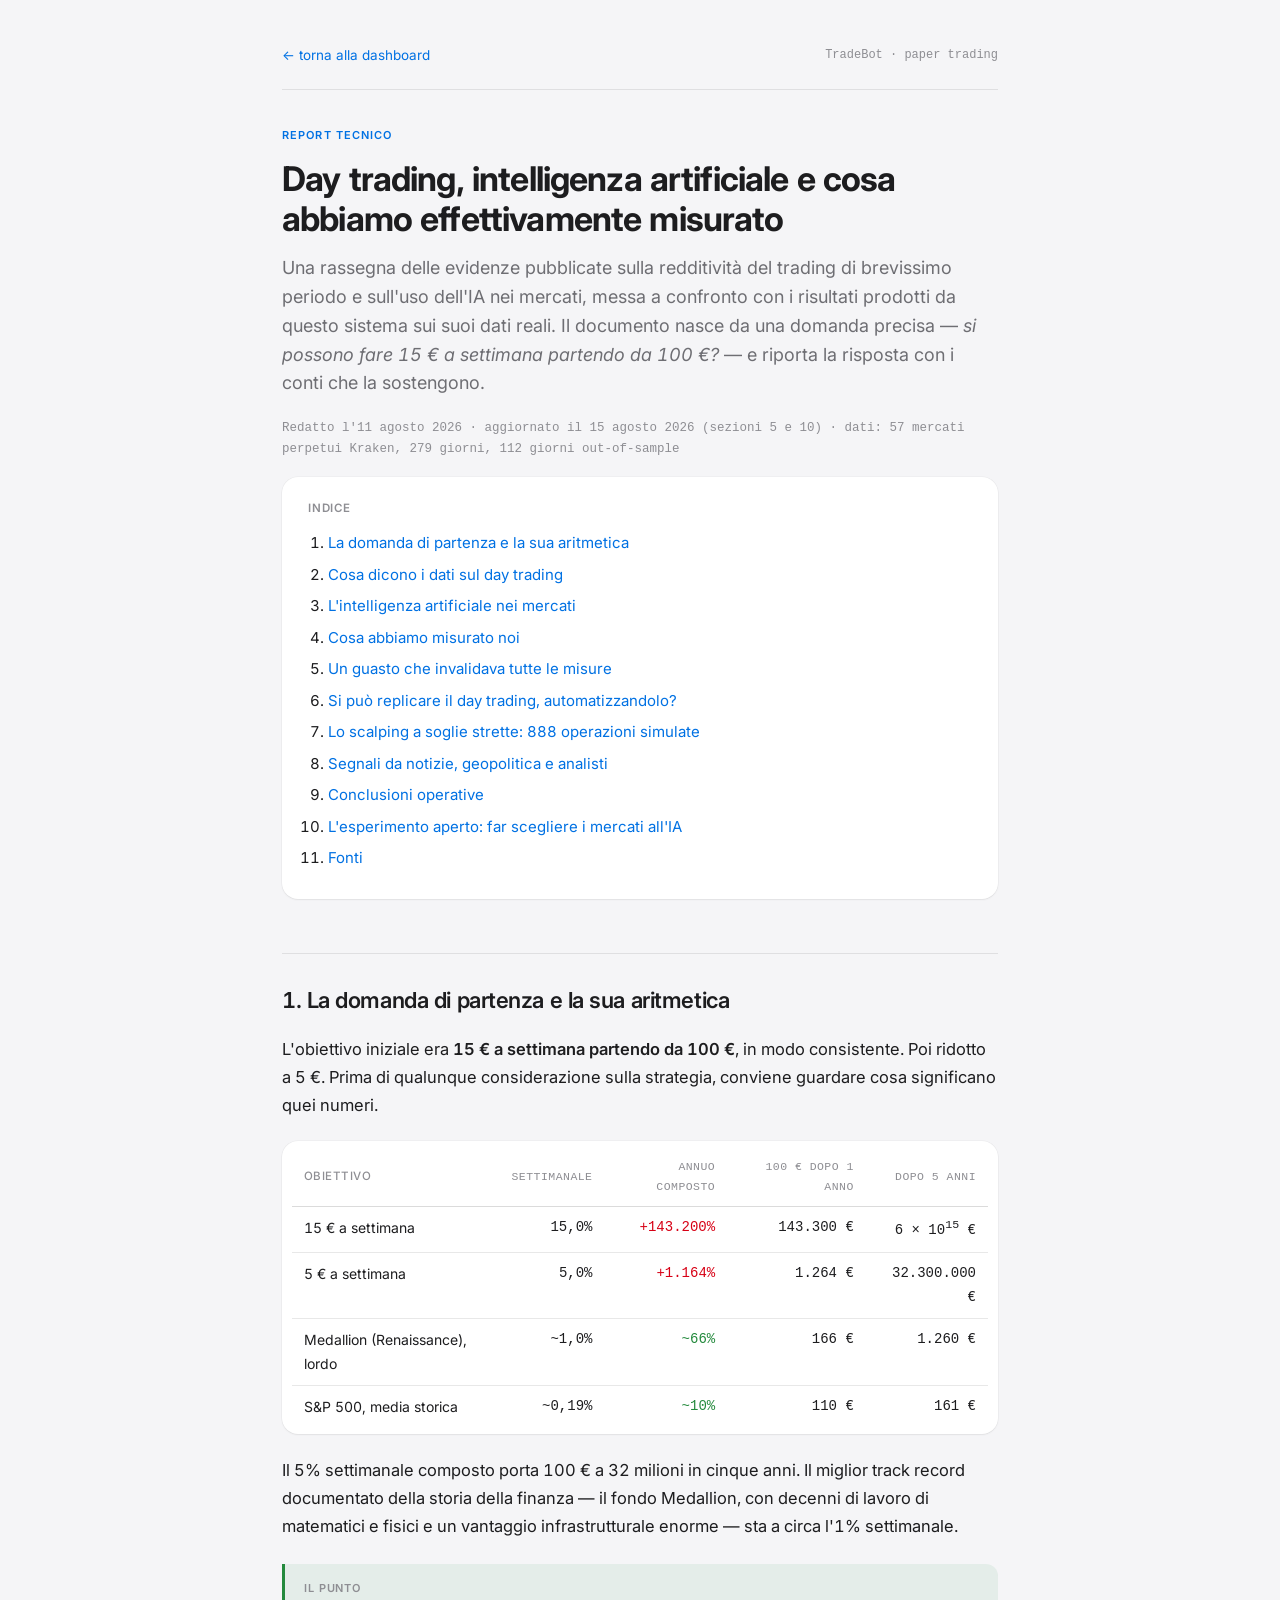
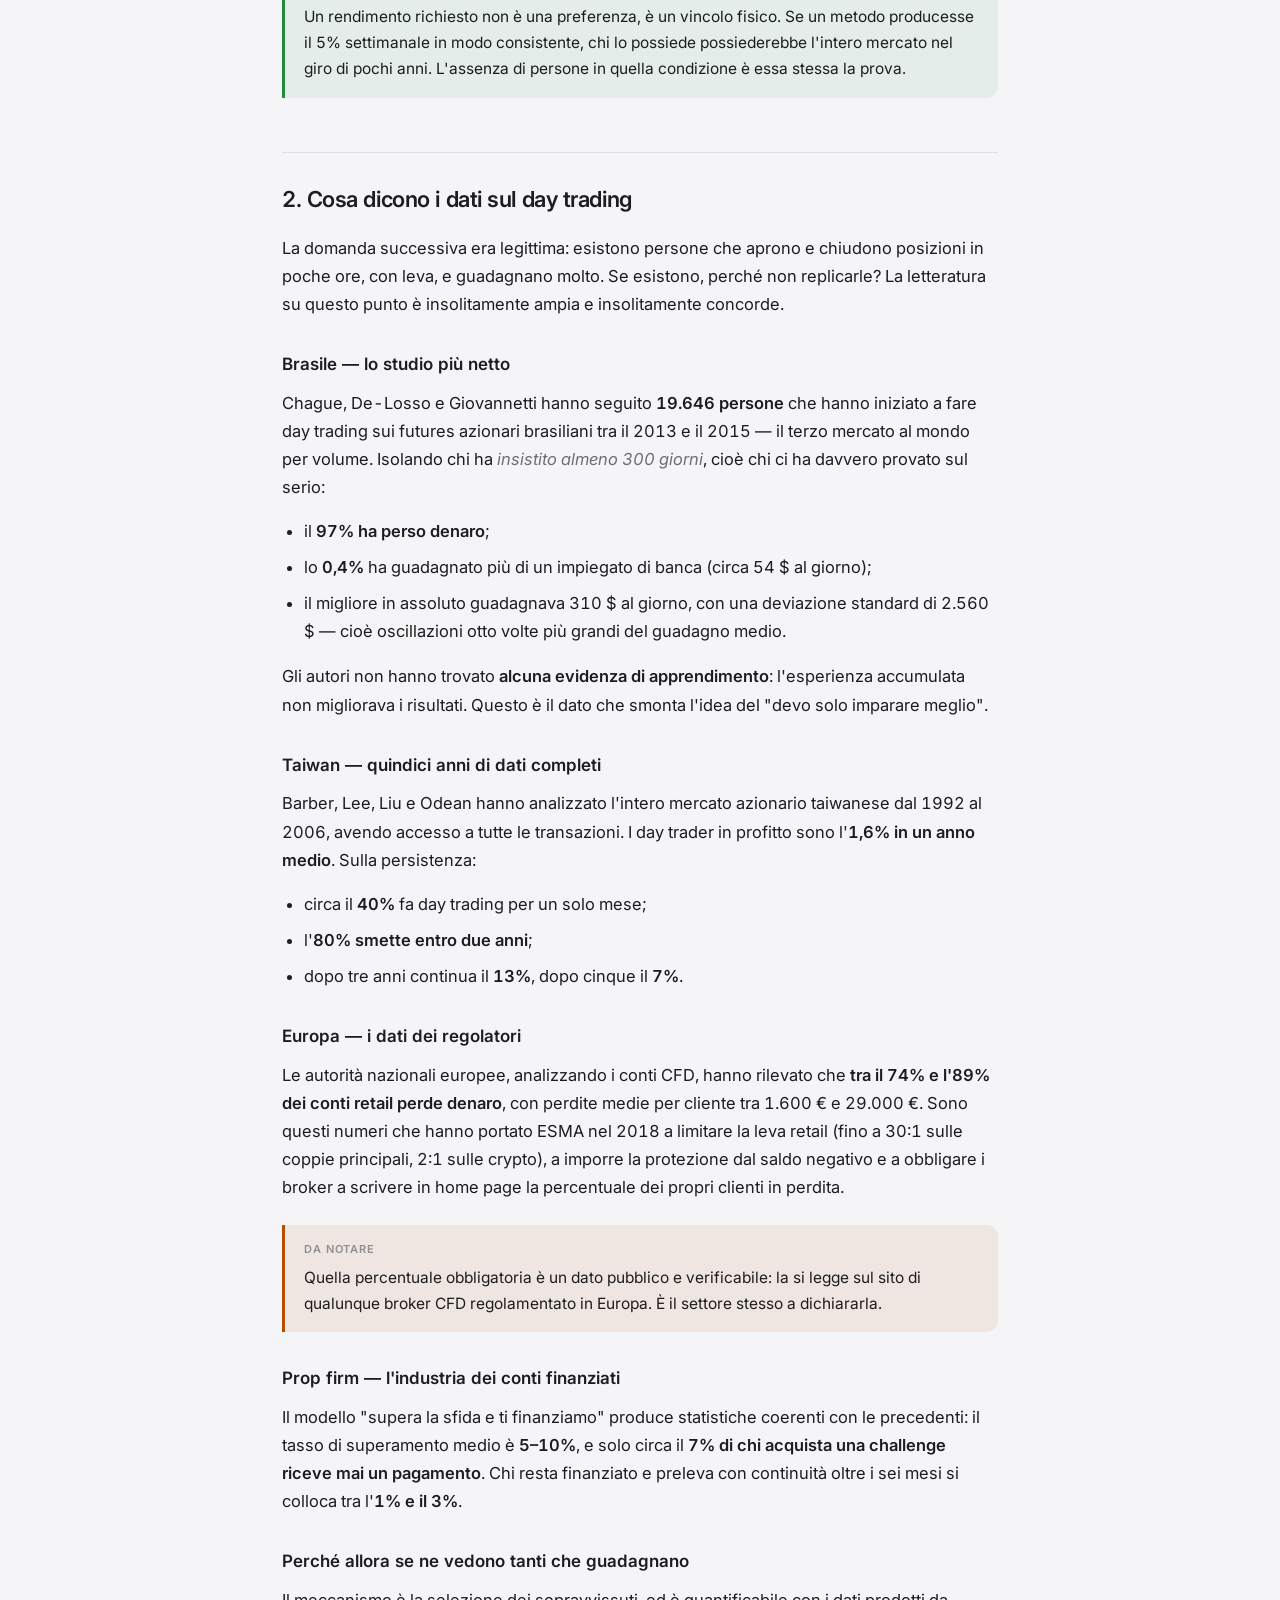
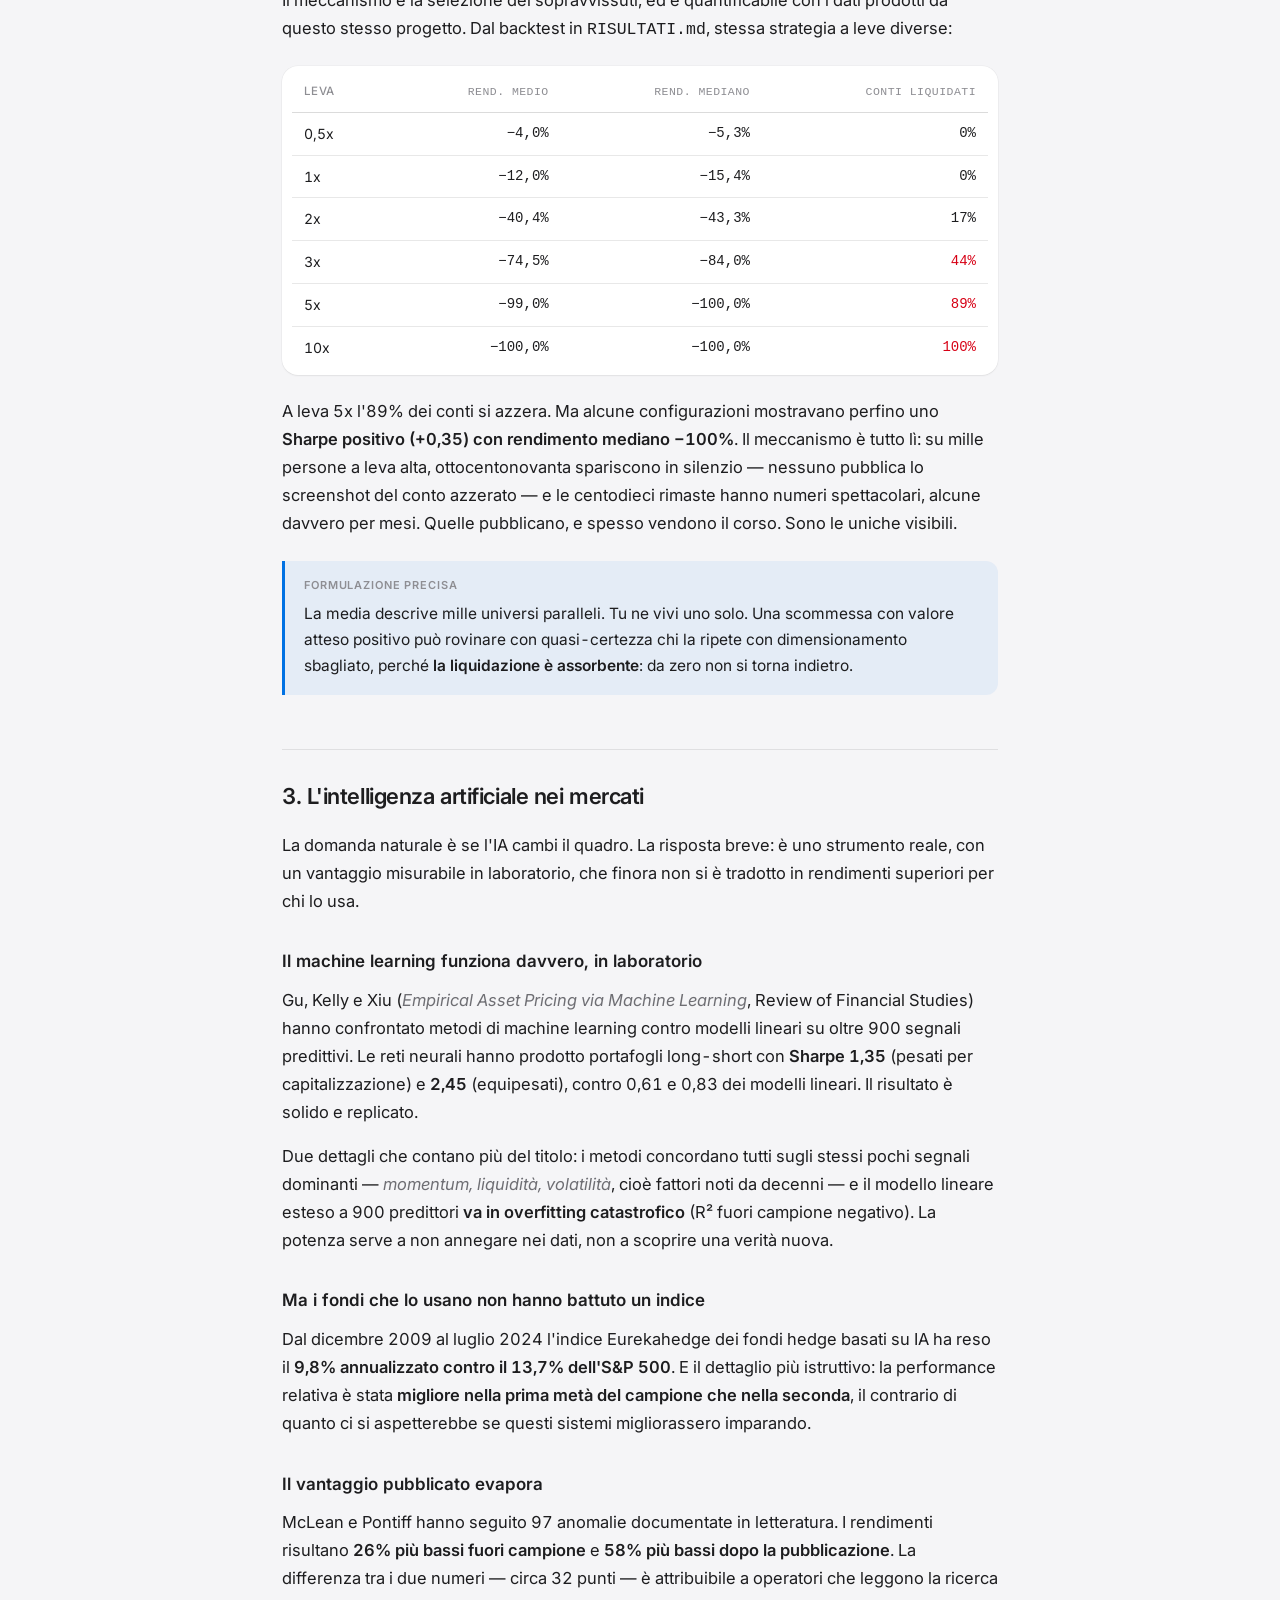
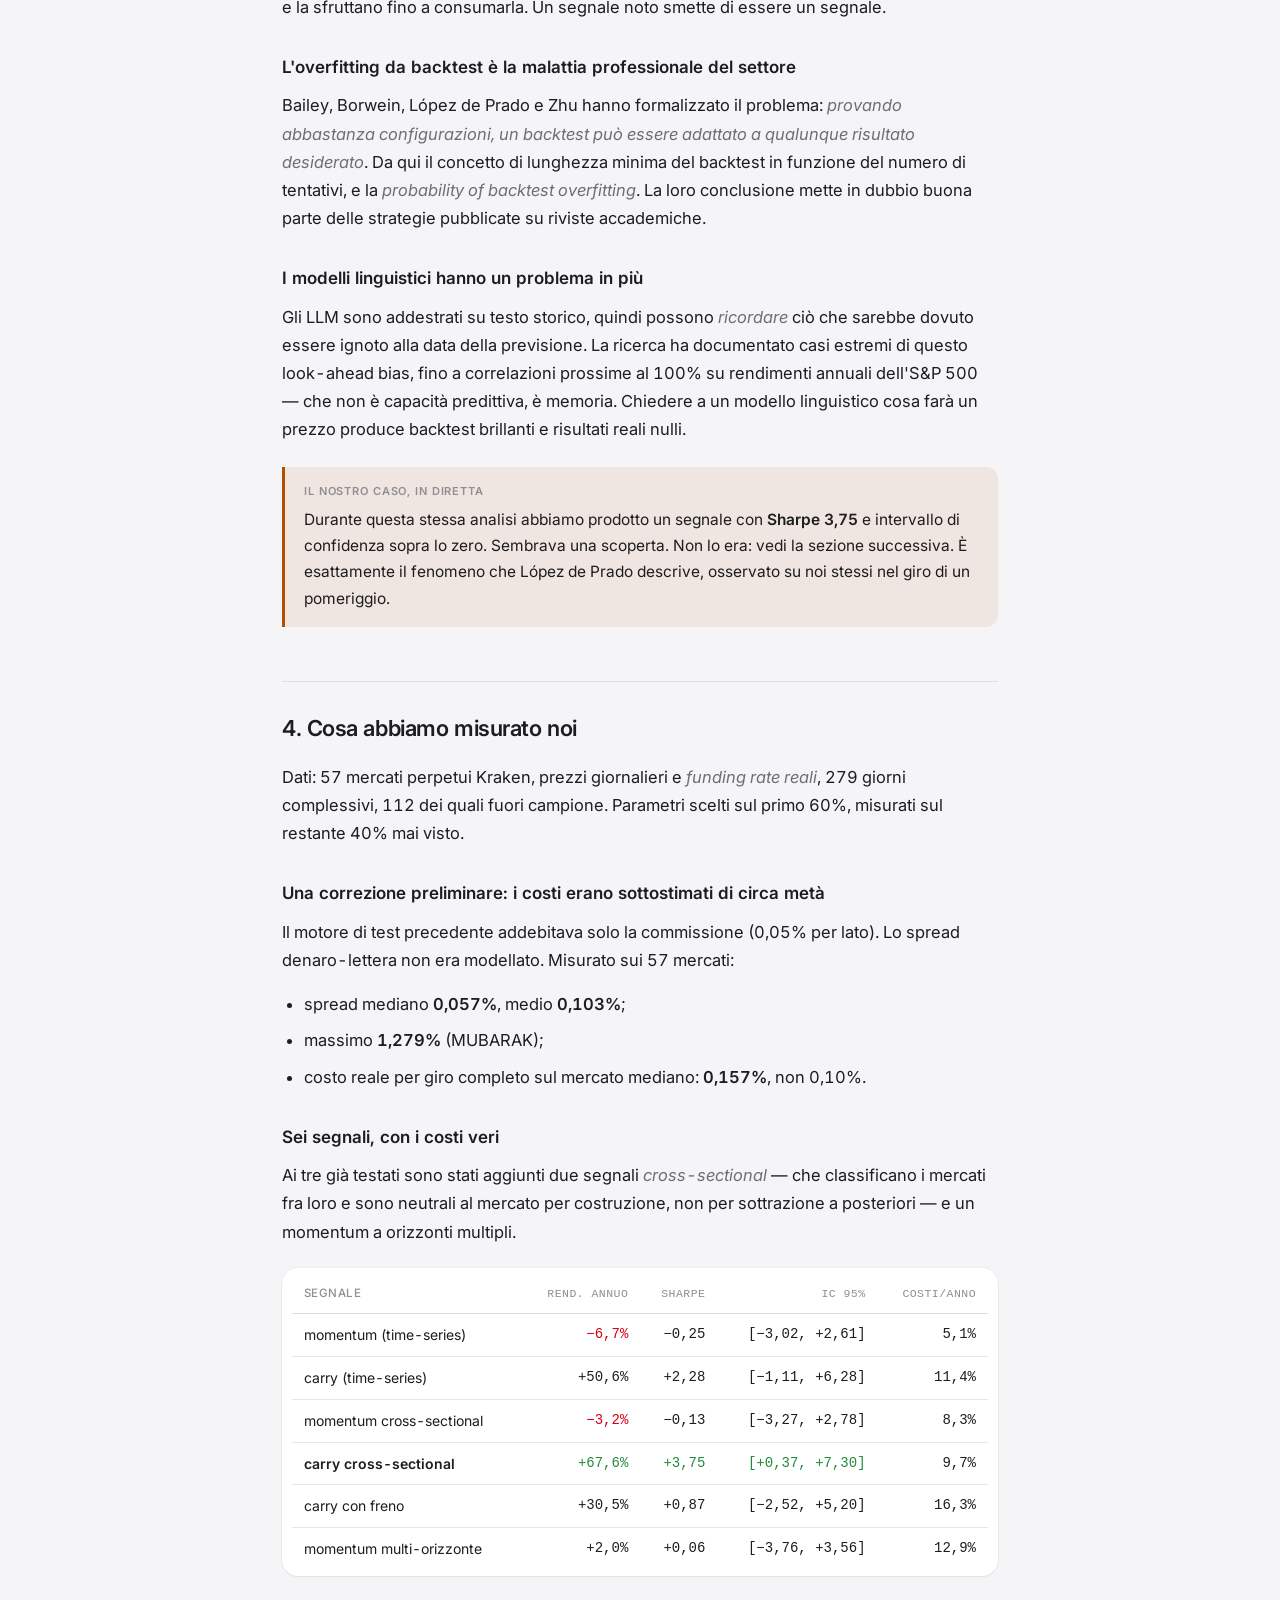
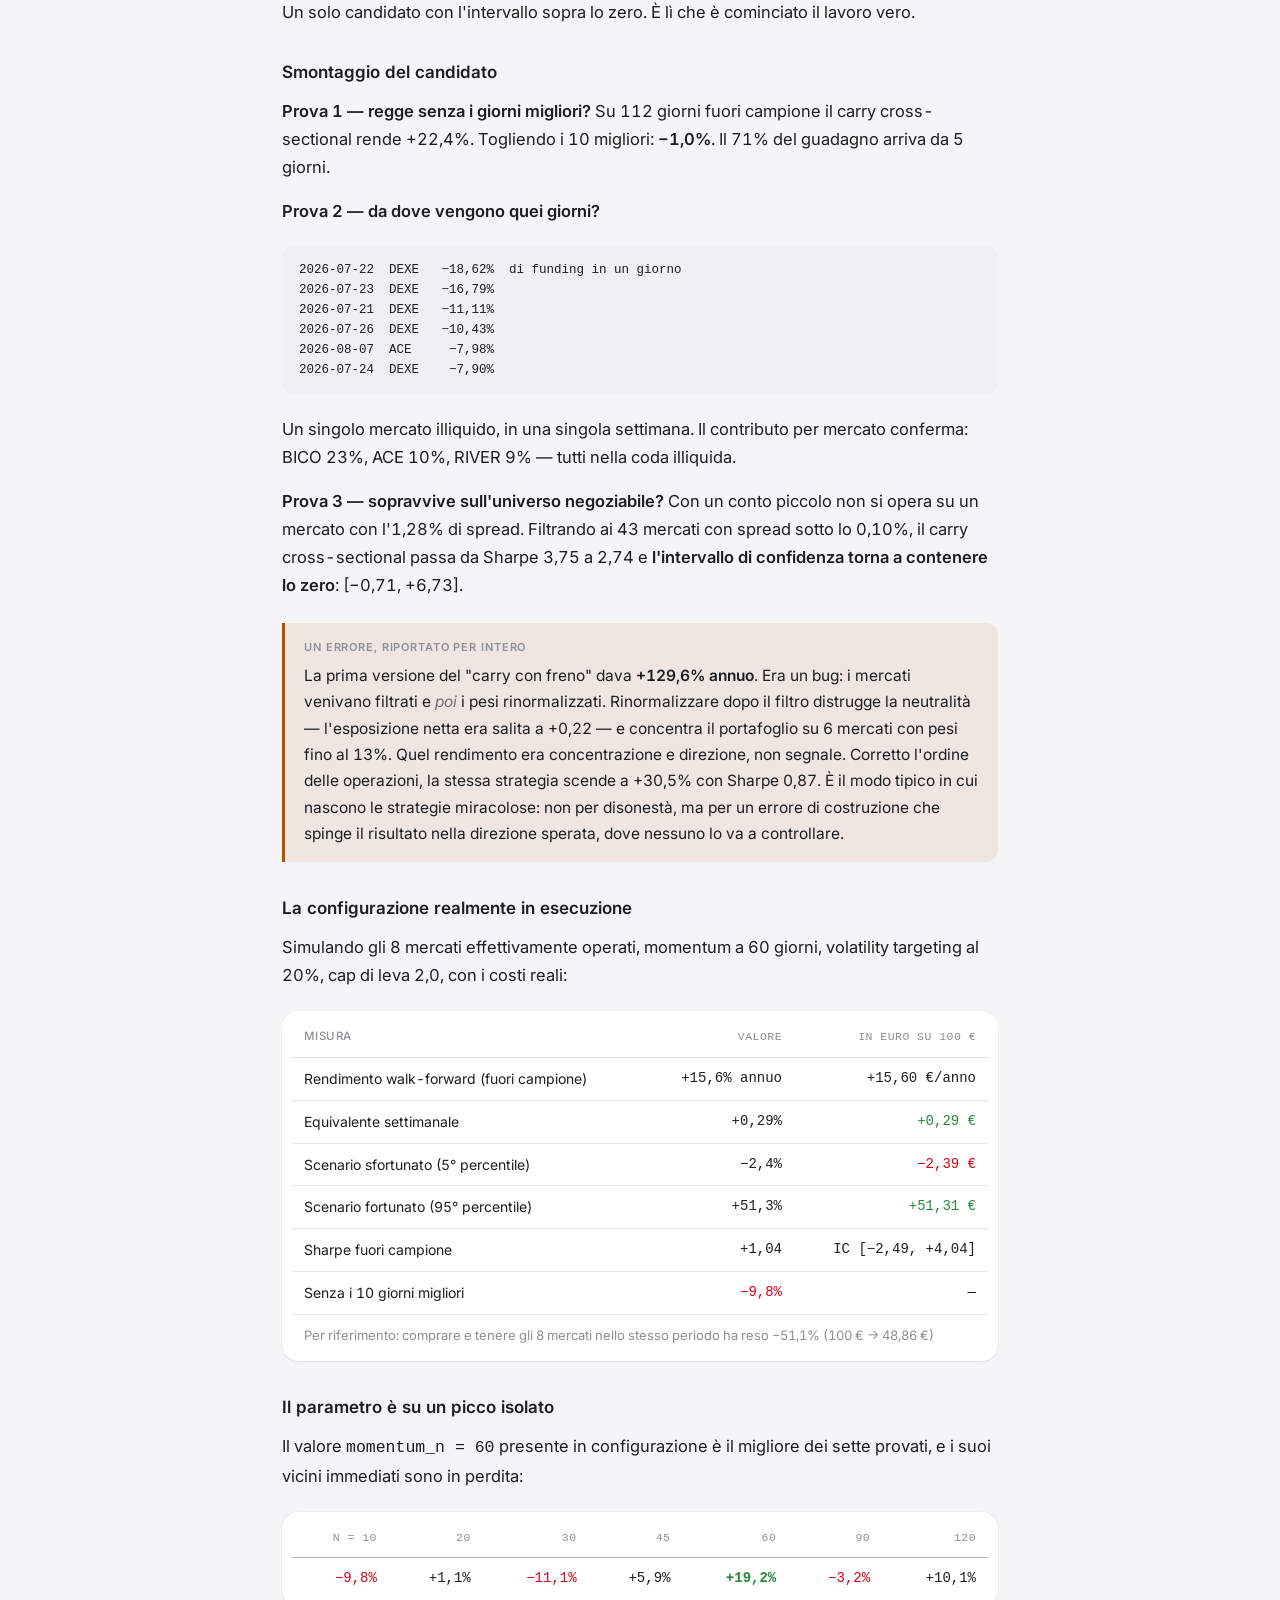
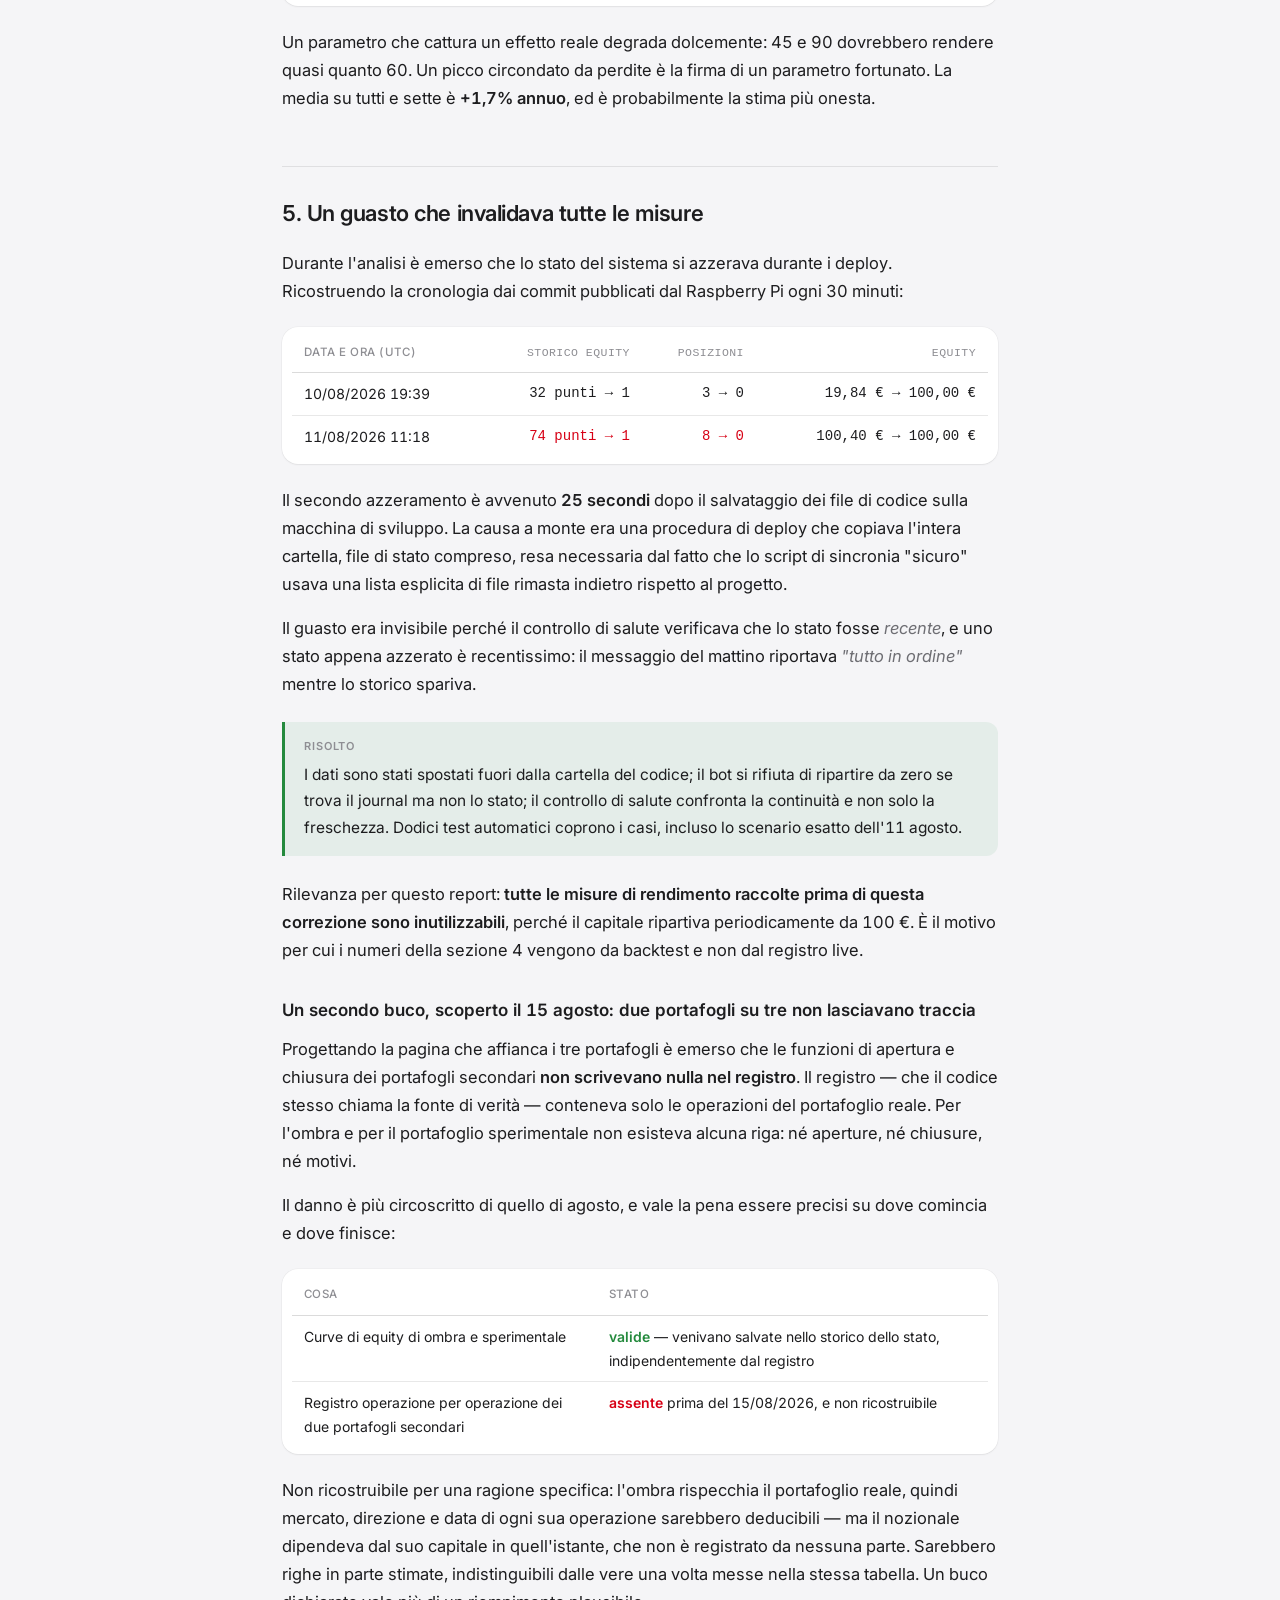
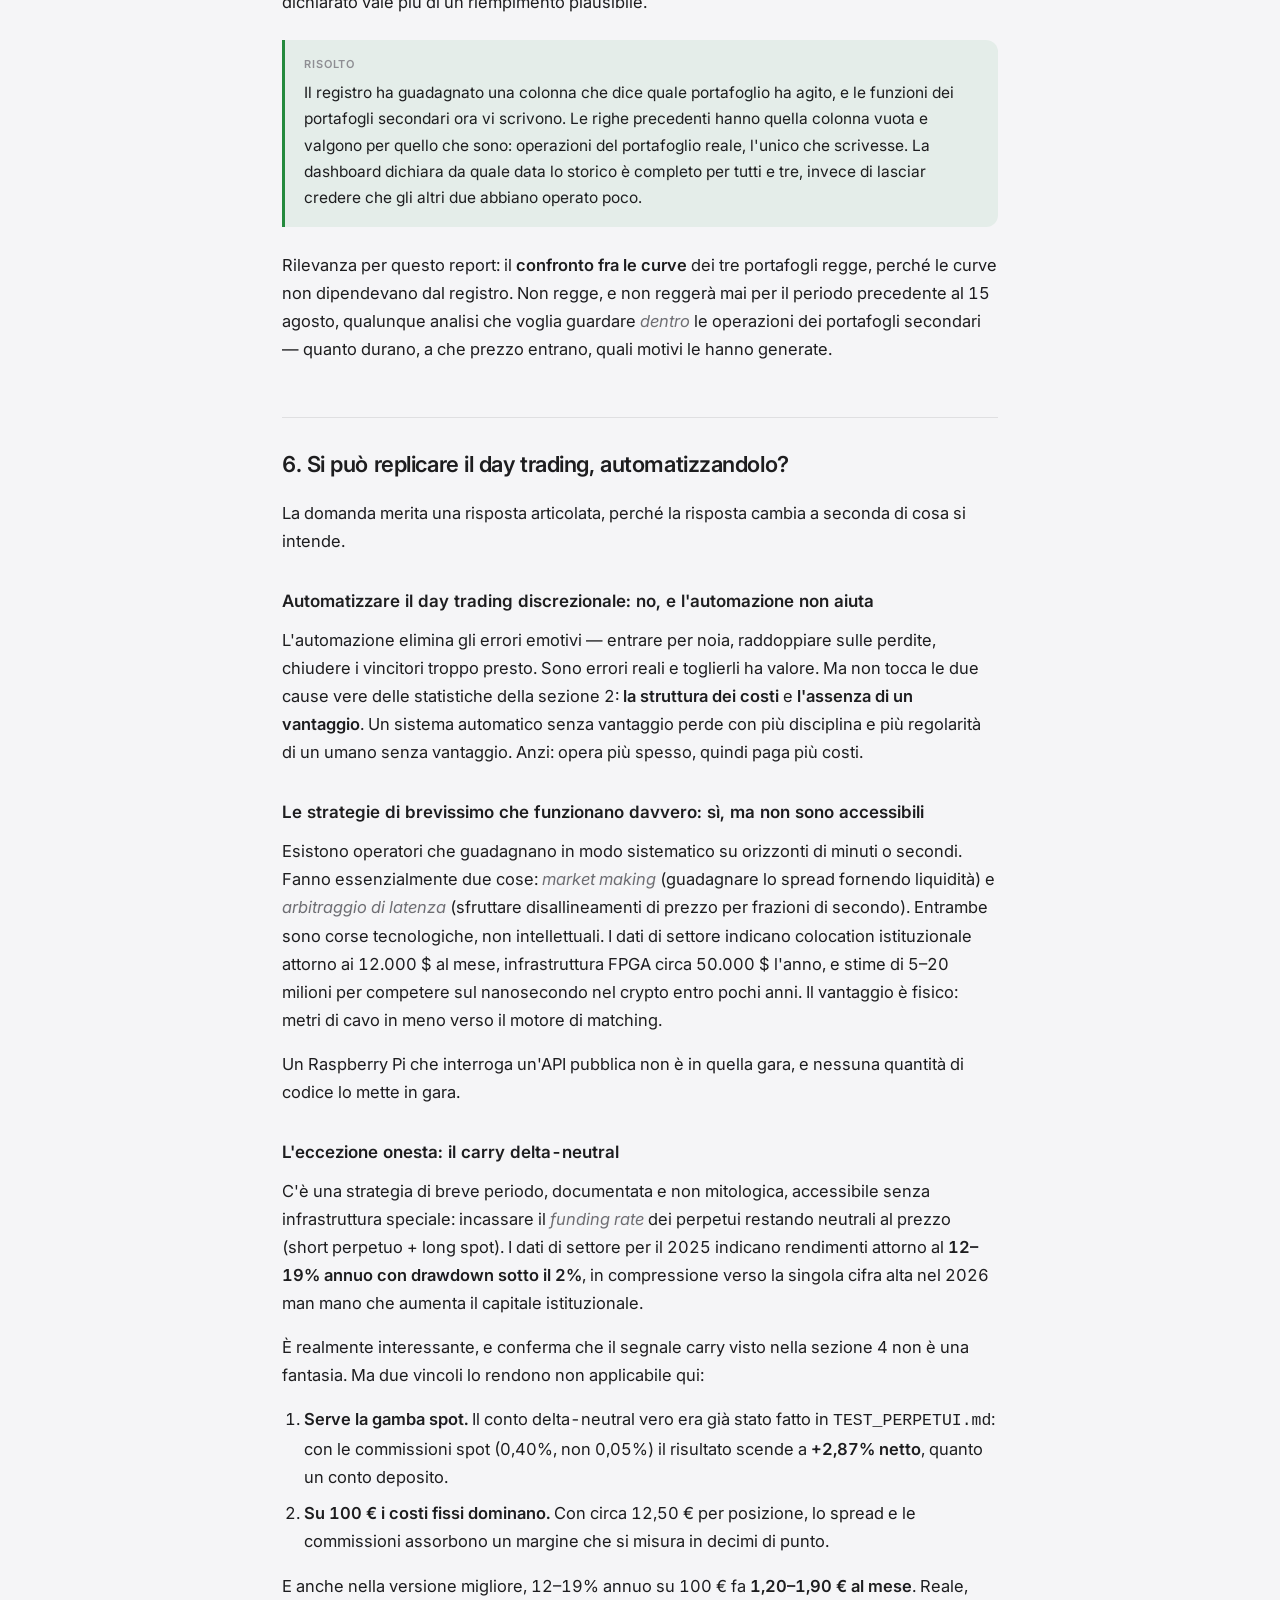
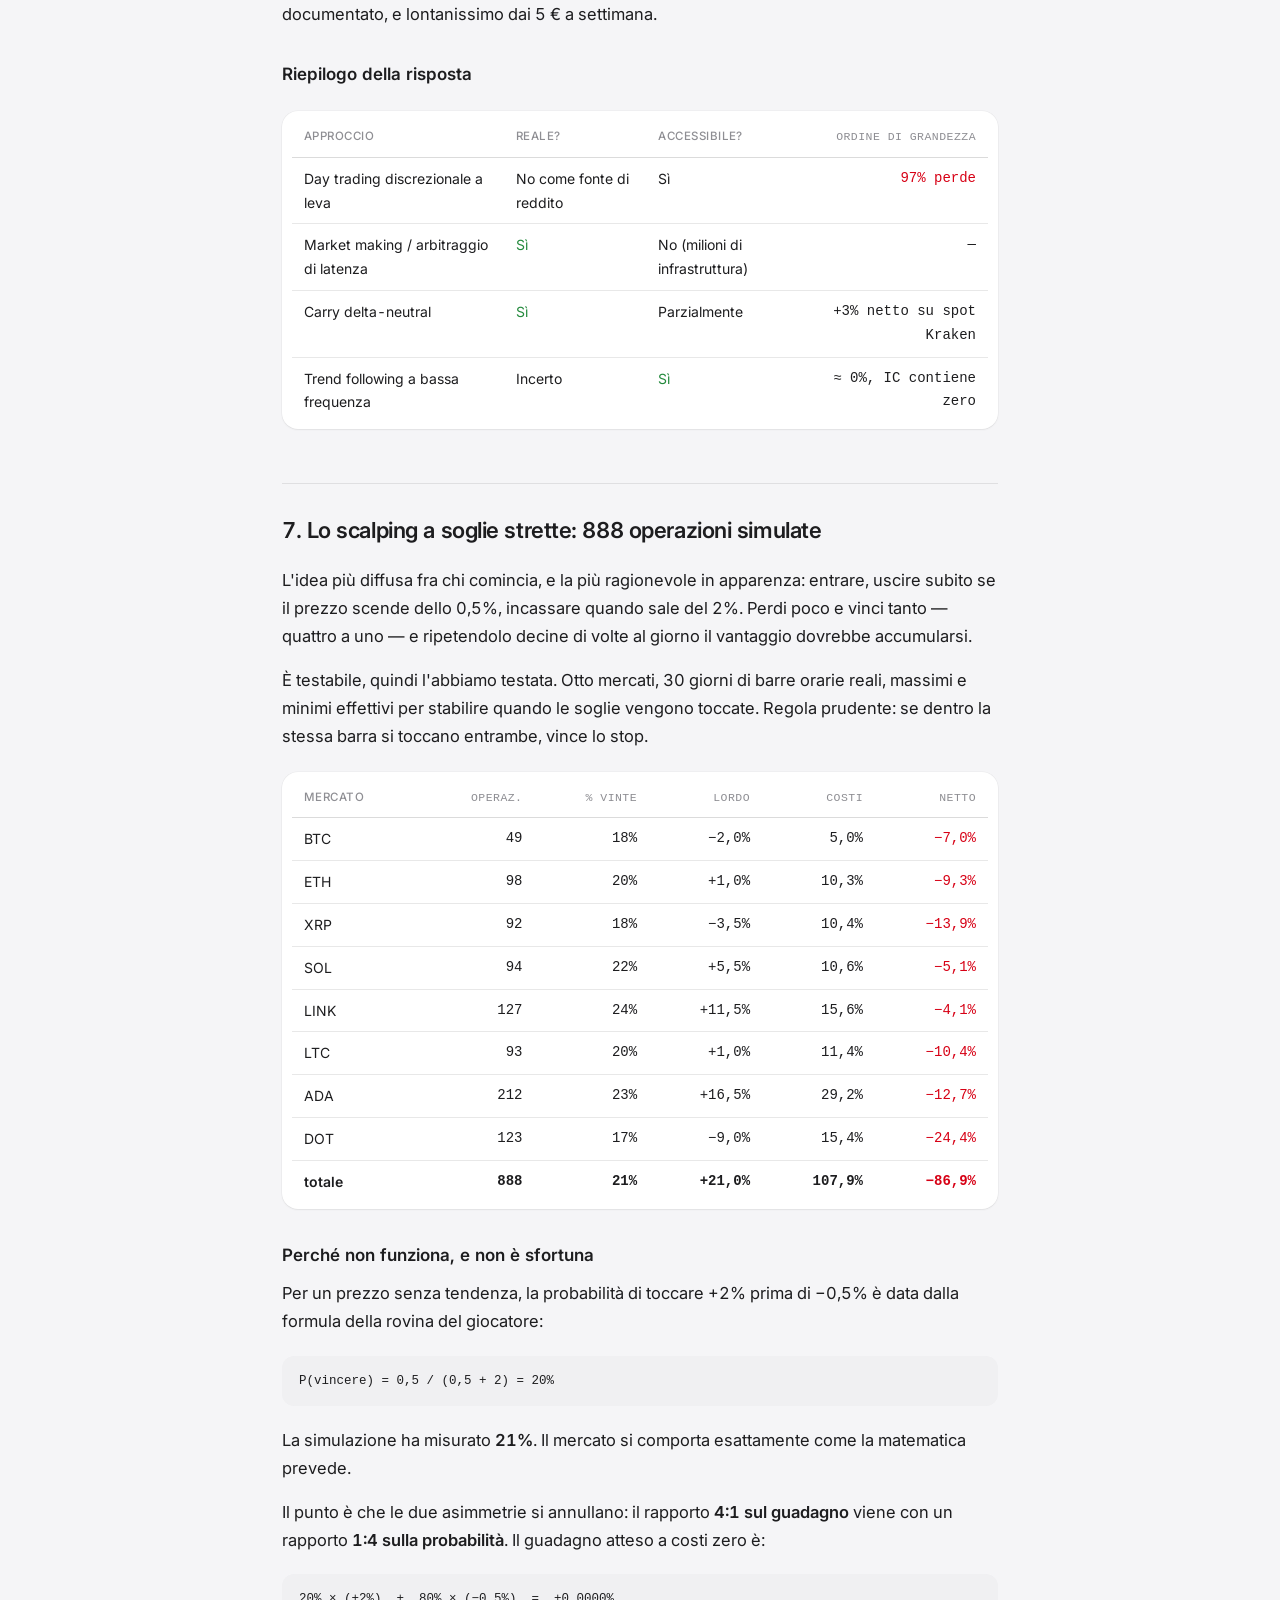
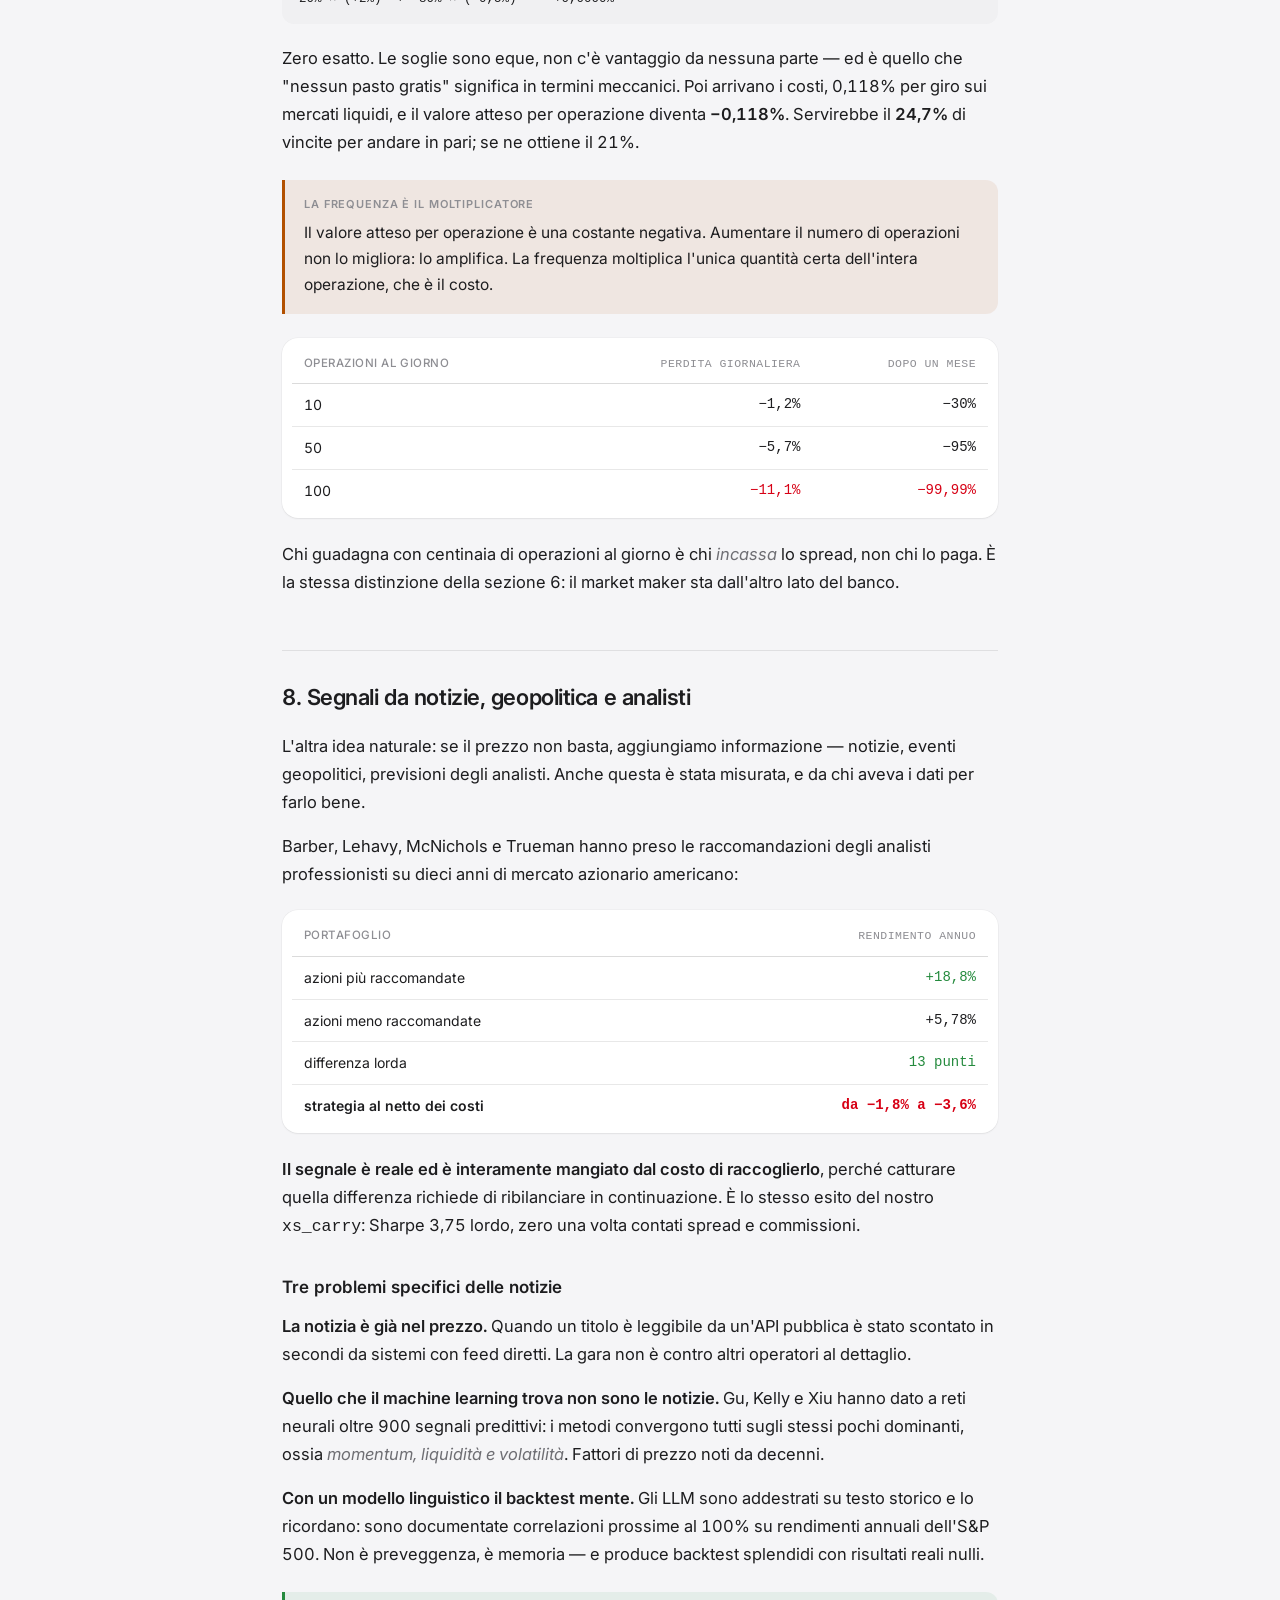
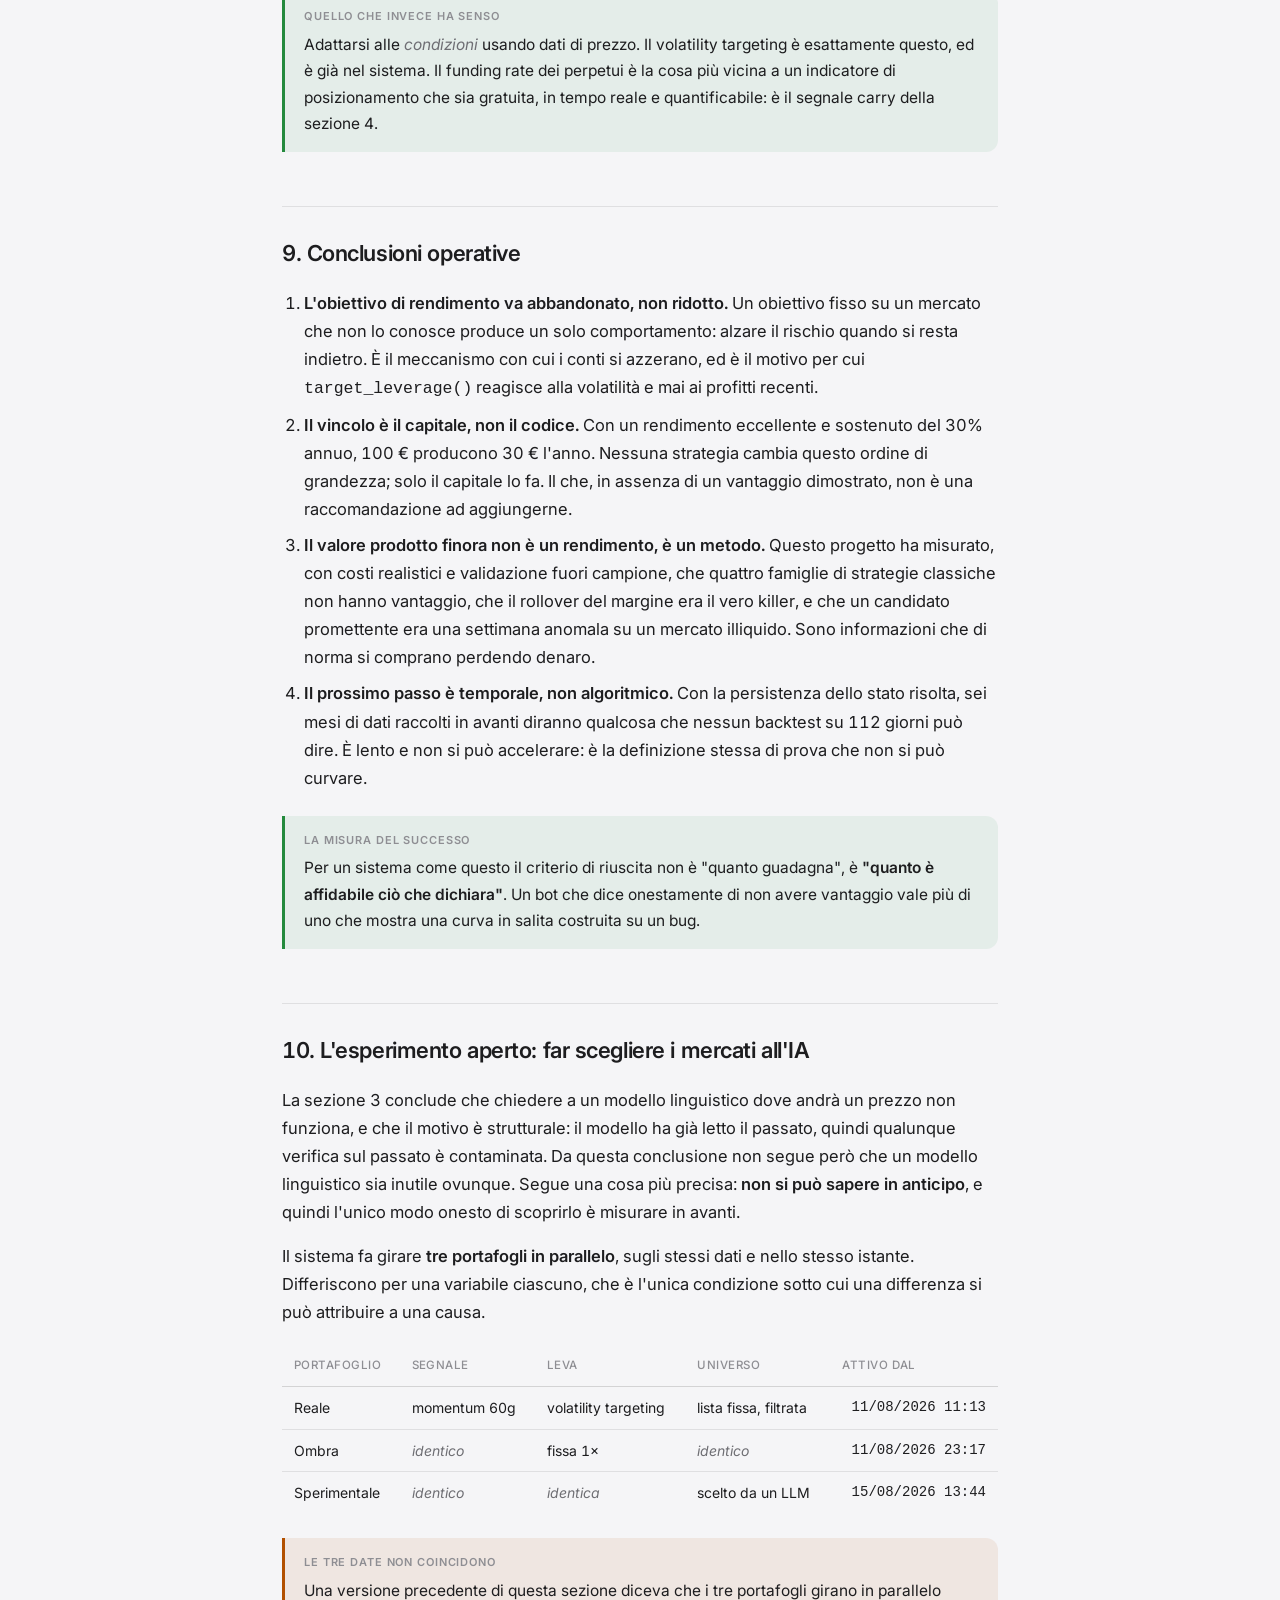
==== commit d83694e6: "Il report corregge una data falsa e documenta il secondo buco nelle misure Sezione 10 — diceva "dall" ====
--- a/docs/ricerca.html
+++ b/docs/ricerca.html
@@ -6,8 +6,8 @@
 <link href="https://fonts.googleapis.com/css2?family=Inter:wght@400;500;600;700&display=swap" rel="stylesheet">
 <!-- tema.css: palette e tipografia, condivise con la dashboard.
      ?v= va incrementato a ogni pubblicazione — GitHub Pages serve con cache. -->
-<link rel="stylesheet" href="tema.css?v=3">
-<link rel="stylesheet" href="ricerca.css?v=3"></head><body>
+<link rel="stylesheet" href="tema.css?v=4">
+<link rel="stylesheet" href="ricerca.css?v=4"></head><body>
 <div class="wrap">
 
 <div class="top">
@@ -21,8 +21,8 @@
 periodo e sull'uso dell'IA nei mercati, messa a confronto con i risultati prodotti da questo
 sistema sui suoi dati reali. Il documento nasce da una domanda precisa — <em>si possono fare
 15 € a settimana partendo da 100 €?</em> — e riporta la risposta con i conti che la sostengono.</p>
-<p class="data mono">Redatto l'11 agosto 2026 · dati: 57 mercati perpetui Kraken, 279 giorni,
-112 giorni out-of-sample</p>
+<p class="data mono">Redatto l'11 agosto 2026 · aggiornato il 15 agosto 2026 (sezioni 5 e 10)
+· dati: 57 mercati perpetui Kraken, 279 giorni, 112 giorni out-of-sample</p>
 
 <div class="toc">
   <div>Indice</div>
@@ -317,6 +317,42 @@
 <p>Rilevanza per questo report: <strong>tutte le misure di rendimento raccolte prima di questa
 correzione sono inutilizzabili</strong>, perché il capitale ripartiva periodicamente da 100 €.
 È il motivo per cui i numeri della sezione 4 vengono da backtest e non dal registro live.</p>
+
+<h3>Un secondo buco, scoperto il 15 agosto: due portafogli su tre non lasciavano traccia</h3>
+
+<p>Progettando la pagina che affianca i tre portafogli è emerso che le funzioni di apertura e
+chiusura dei portafogli secondari <strong>non scrivevano nulla nel registro</strong>. Il registro
+— che il codice stesso chiama la fonte di verità — conteneva solo le operazioni del portafoglio
+reale. Per l'ombra e per il portafoglio sperimentale non esisteva alcuna riga: né aperture, né
+chiusure, né motivi.</p>
+
+<p>Il danno è più circoscritto di quello di agosto, e vale la pena essere precisi su dove
+comincia e dove finisce:</p>
+
+<div class="tabellabox"><table>
+<thead><tr><th>Cosa</th><th>Stato</th></tr></thead>
+<tbody>
+<tr><td>Curve di equity di ombra e sperimentale</td><td><strong class="up">valide</strong> — venivano salvate nello storico dello stato, indipendentemente dal registro</td></tr>
+<tr><td>Registro operazione per operazione dei due portafogli secondari</td><td><strong class="down">assente</strong> prima del 15/08/2026, e non ricostruibile</td></tr>
+</tbody></table></div>
+
+<p>Non ricostruibile per una ragione specifica: l'ombra rispecchia il portafoglio reale, quindi
+mercato, direzione e data di ogni sua operazione sarebbero deducibili — ma il nozionale dipendeva
+dal suo capitale in quell'istante, che non è registrato da nessuna parte. Sarebbero righe in
+parte stimate, indistinguibili dalle vere una volta messe nella stessa tabella. Un buco
+dichiarato vale più di un riempimento plausibile.</p>
+
+<div class="nota chiave"><span class="et">Risolto</span>
+Il registro ha guadagnato una colonna che dice quale portafoglio ha agito, e le funzioni dei
+portafogli secondari ora vi scrivono. Le righe precedenti hanno quella colonna vuota e valgono
+per quello che sono: operazioni del portafoglio reale, l'unico che scrivesse. La dashboard
+dichiara da quale data lo storico è completo per tutti e tre, invece di lasciar credere che gli
+altri due abbiano operato poco.</div>
+
+<p>Rilevanza per questo report: il <strong>confronto fra le curve</strong> dei tre portafogli
+regge, perché le curve non dipendevano dal registro. Non regge, e non reggerà mai per il periodo
+precedente al 15 agosto, qualunque analisi che voglia guardare <em>dentro</em> le operazioni dei
+portafogli secondari — quanto durano, a che prezzo entrano, quali motivi le hanno generate.</p>
 
 <h2 id="p6">6. Si può replicare il day trading, automatizzandolo?</h2>
 
@@ -517,17 +553,26 @@
 linguistico sia inutile ovunque. Segue una cosa più precisa: <strong>non si può sapere in
 anticipo</strong>, e quindi l'unico modo onesto di scoprirlo è misurare in avanti.</p>
 
-<p>Dall'11 agosto 2026 il sistema fa girare <strong>tre portafogli in parallelo</strong>, sugli
-stessi dati e nello stesso istante. Differiscono per una variabile ciascuno, che è l'unica
-condizione sotto cui una differenza si può attribuire a una causa.</p>
+<p>Il sistema fa girare <strong>tre portafogli in parallelo</strong>, sugli stessi dati e nello
+stesso istante. Differiscono per una variabile ciascuno, che è l'unica condizione sotto cui una
+differenza si può attribuire a una causa.</p>
 
 <table>
-<thead><tr><th>Portafoglio</th><th>Segnale</th><th>Leva</th><th>Universo</th></tr></thead>
-<tbody>
-<tr><td>Reale</td><td>momentum 60g</td><td>volatility targeting</td><td>lista fissa, filtrata</td></tr>
-<tr><td>Ombra</td><td><em>identico</em></td><td>fissa 1×</td><td><em>identico</em></td></tr>
-<tr><td>Sperimentale</td><td><em>identico</em></td><td><em>identica</em></td><td>scelto da un LLM</td></tr>
+<thead><tr><th>Portafoglio</th><th>Segnale</th><th>Leva</th><th>Universo</th><th>Attivo dal</th></tr></thead>
+<tbody>
+<tr><td>Reale</td><td>momentum 60g</td><td>volatility targeting</td><td>lista fissa, filtrata</td><td class="n">11/08/2026 11:13</td></tr>
+<tr><td>Ombra</td><td><em>identico</em></td><td>fissa 1×</td><td><em>identico</em></td><td class="n">11/08/2026 23:17</td></tr>
+<tr><td>Sperimentale</td><td><em>identico</em></td><td><em>identica</em></td><td>scelto da un LLM</td><td class="n">15/08/2026 13:44</td></tr>
 </tbody></table>
+
+<div class="nota attenzione"><span class="et">Le tre date non coincidono</span>
+Una versione precedente di questa sezione diceva che i tre portafogli girano in parallelo
+dall'11 agosto. Non è vero: l'ombra è partita dodici ore dopo il portafoglio reale, e quello
+sperimentale <strong>quattro giorni dopo</strong>, il 15 agosto. Per i primi quattro giorni i
+portafogli sono stati due.<br><br>
+Conta perché la finestra utile a rispondere alla domanda di questa sezione non parte dall'11
+agosto ma dal 15, e a quella data va sottratto tutto il tempo necessario perché il confronto
+smetta di essere rumore — che, come si legge sotto, si misura in mesi, non in giorni.</div>
 
 <p>La domanda che il terzo portafoglio pone è deliberatamente stretta: non "l'IA sa fare
 trading", ma <em>"la selezione dei mercati, a parità di tutto il resto, vale qualcosa?"</em>.
